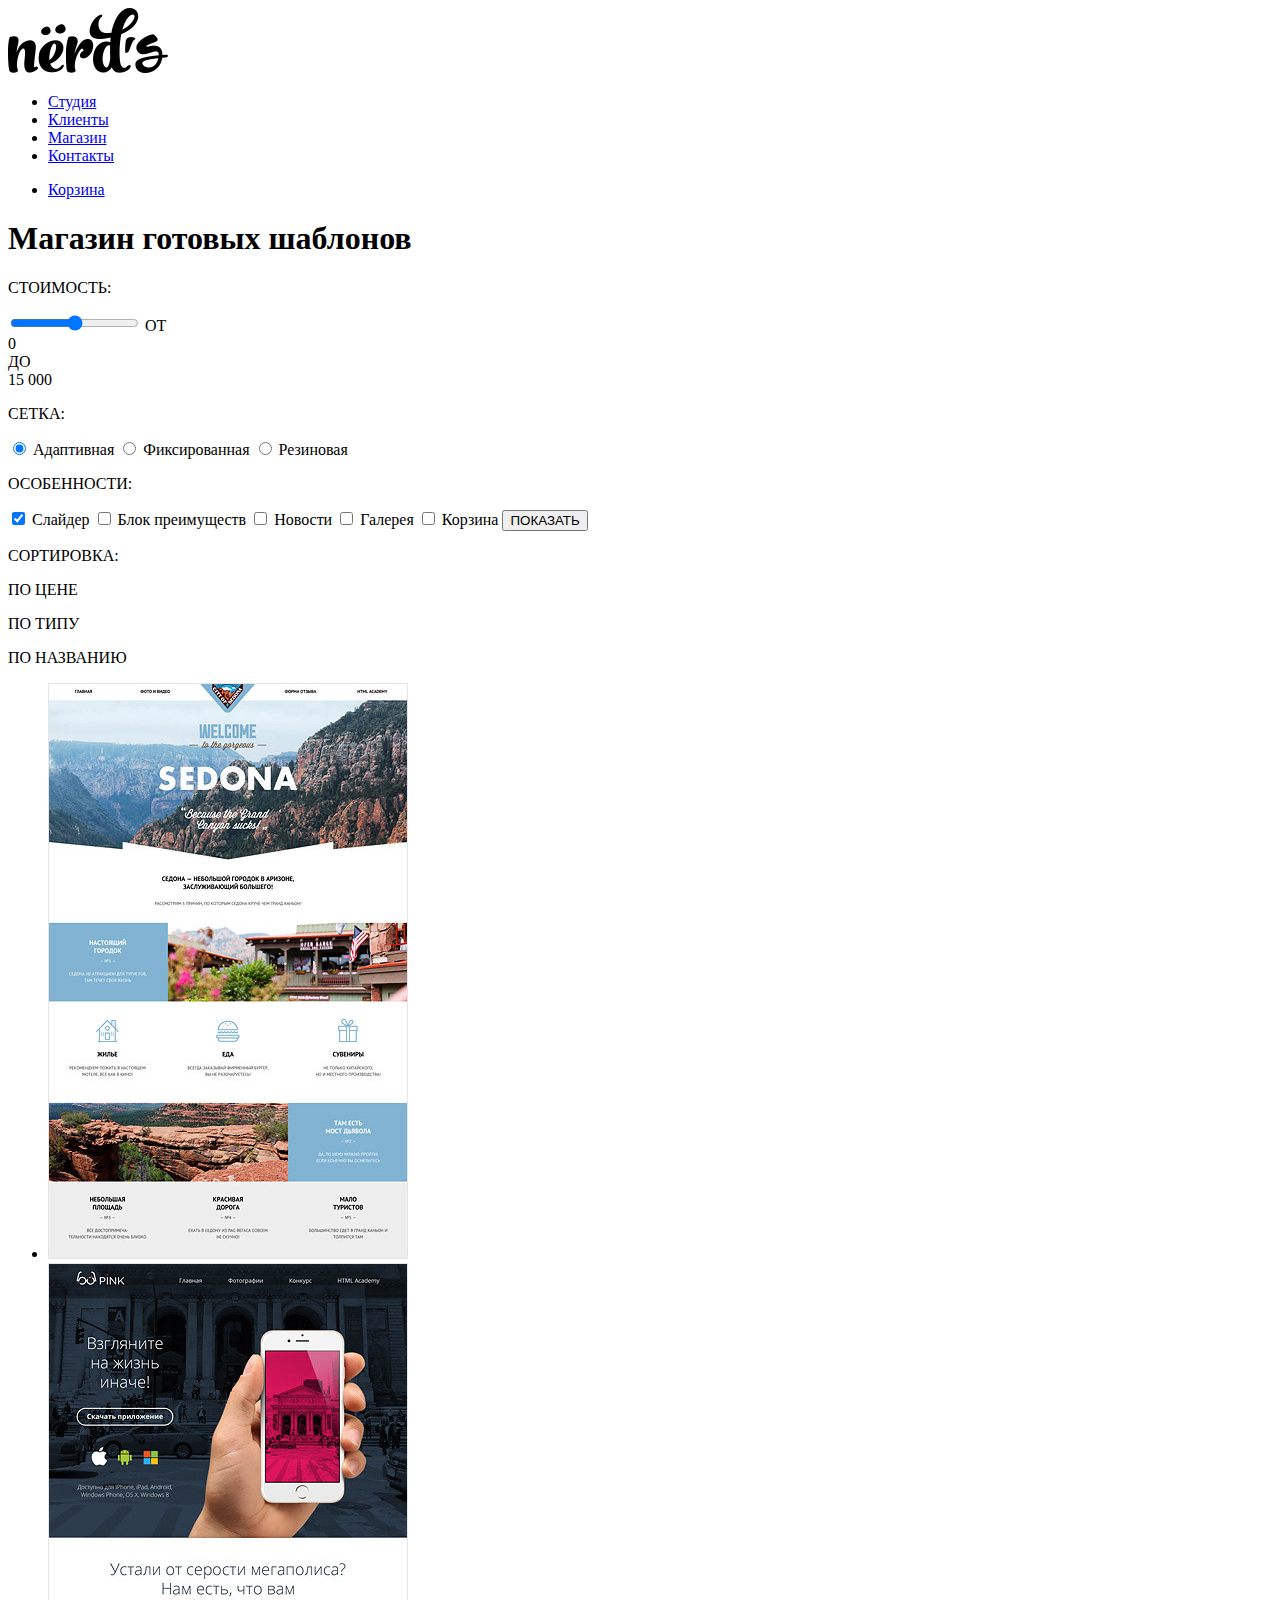
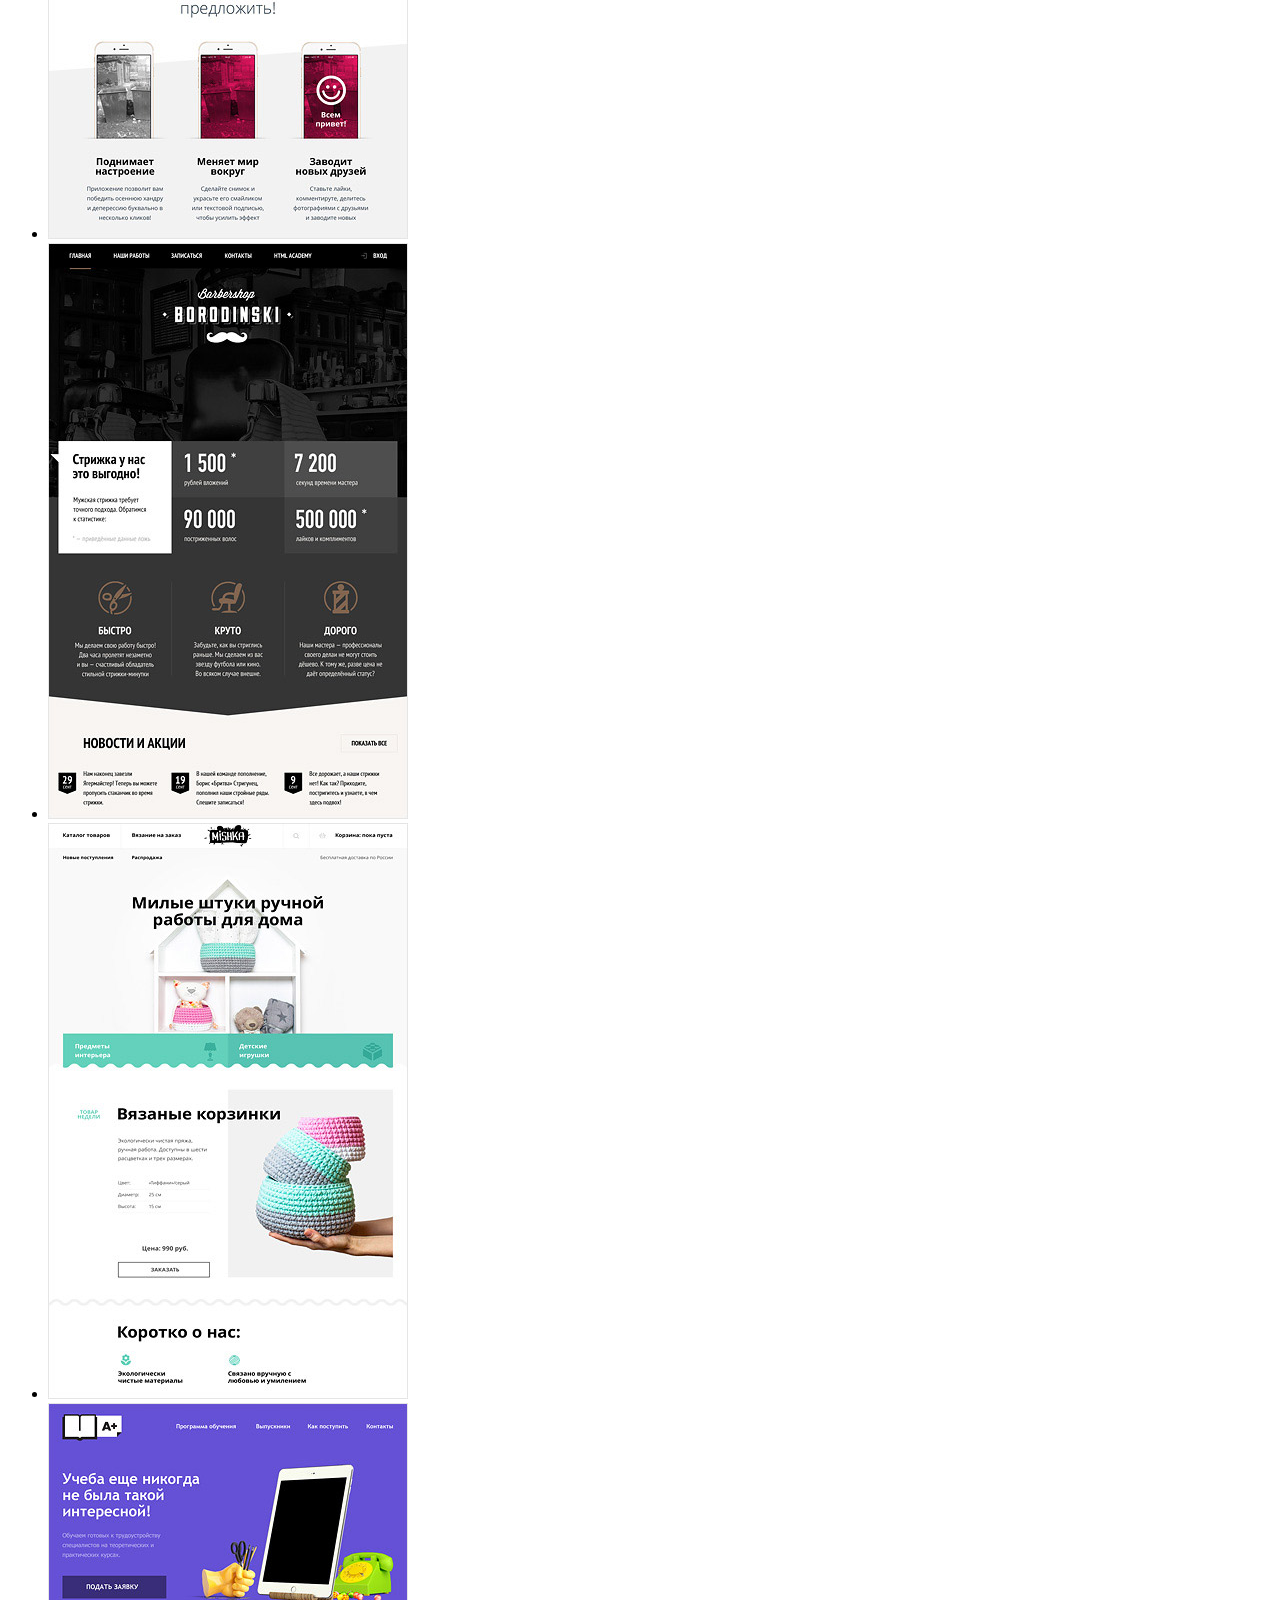
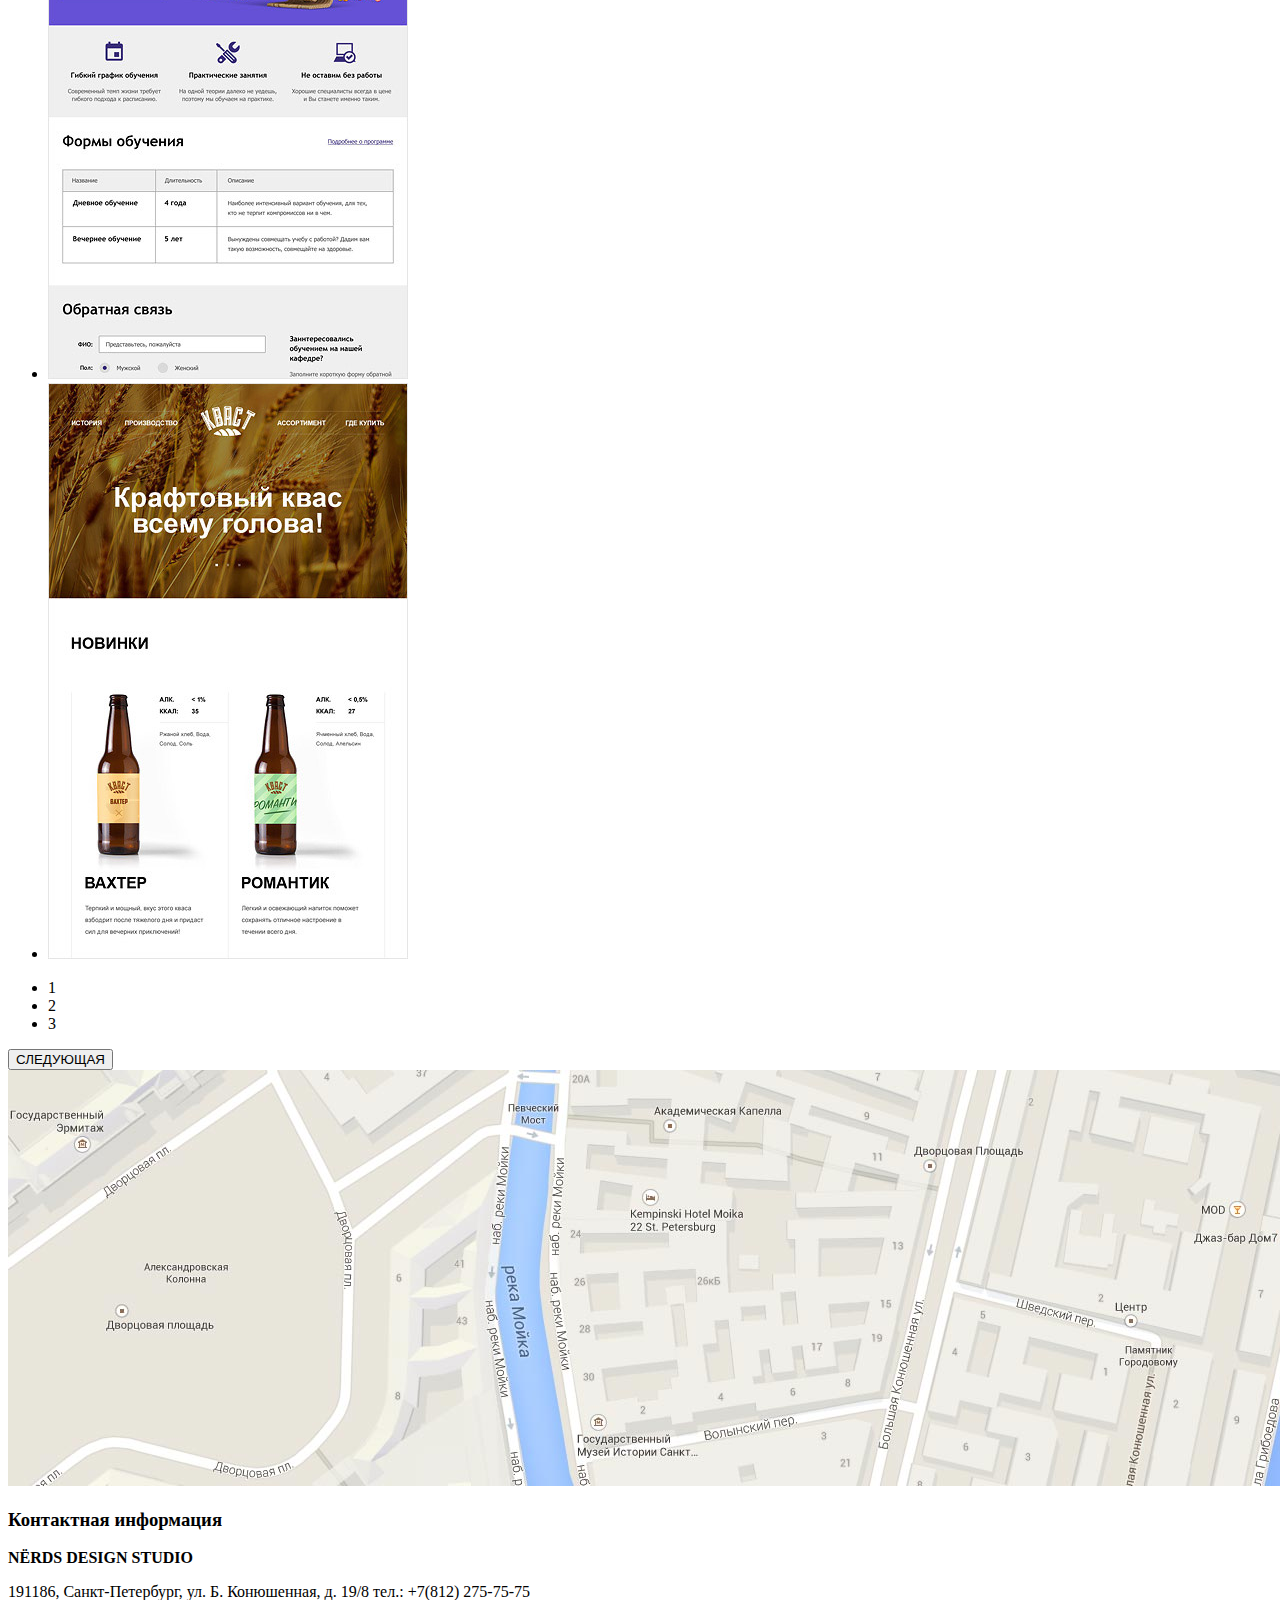
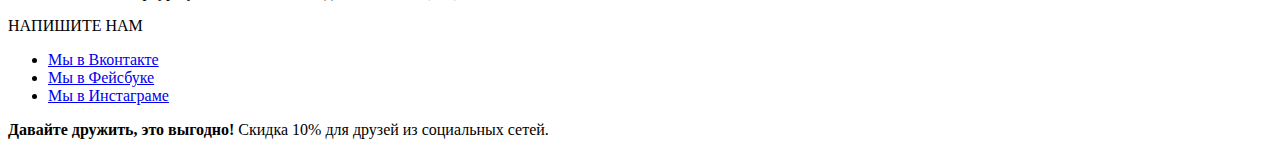
==== catalog.html @ 03294f1f "4 задание" ====
<!DOCTYPE html>
<html lang="ru">
  <head>
    <meta charset="utf-8">
    <title>HTML Academy: Нёрдс-Каталог</title>
  </head>
  <body>

    <header class="main-header">
      <img class="main-header__logo" src="img/nerds-logo.svg" alt="Логотип дизайн студии Нёрдс" width="160" height="65">
      <ul class="main-header__site-navigation">
        <li class="site-navigation__item">
          <a class="site-navigation__a" href="#">Студия</a>
        </li>
        <li class="site-navigation__item">
          <a class="site-navigation__a" href="#">Клиенты</a>
        </li>
        <li class="site-navigation__item">
          <a class="site-navigation__a" href="catalog.html">Магазин</a>
        </li>
        <li class="site-navigation__item">
          <a class="site-navigation__a" href="#">Контакты</a>
        </li>
      </ul>
      <ul class="main-header__user-navigation">
        <li class="user-navigation__item">
          <a class="user-navigation__a" href="#">Корзина</a>
        </li>
      </ul>
    </header>

    <main>
      <h1>Магазин готовых шаблонов</h2>
      <div class="filters">
        <form action="https://echo.htmlacademy.ru" method="get">
          <p class="filters__price">СТОИМОСТЬ:</p>
          <!--Здесь будет форма ЭТУ ФОРМУ НУЖНО ДЕЛАТЬ ЧЕРЕЗ JS-->
          <input type="range">
          <span class="price">ОТ</span>
          <div class="price-wrapper">0</div>
          <span class="price">ДО</span>
          <div class="price-wrapper">15 000</div>
          <p class="filters__net">СЕТКА:</p>
          <!--Здесь будет форма-->
          <label for="adaptive-field">
            <input type="radio" name="adaptive" id="adaptive-field" checked="checked">
            Адаптивная
          </label>
          <label for="fix-field">
            <input type="radio" name="fix" id="fix-field">
            Фиксированная
          </label>
          <label for="rubber-field">
            <input type="radio" name="rubber" id="rubber-field">
            Резиновая
          </label>
          <p class="filters__especially">ОСОБЕННОСТИ:</p>
          <label for="slider-field">
            <input type="checkbox" name="slider" id="slider-field" checked="checked">
            Слайдер
          </label>
          <label for="advantage-field">
            <input type="checkbox" name="advantage" id="advantage-field">
            Блок преимуществ
          </label>
          <label for="news-field">
            <input type="checkbox" name="news" id="news-field">
            Новости
          </label>
          <label for="gallery-field">
            <input type="checkbox" name="gallery" id="gallery-field">
            Галерея
          </label>
          <label for="bucket-field">
            <input type="checkbox" name="bucket" id="bucket-field">
            Корзина
          </label>
          <button class="filters__btn btn">ПОКАЗАТЬ</button>
        </form>
      </div>
      <div class="sorting-wrapper">
        <p class="sorting">СОРТИРОВКА:</p>
        <p class="by-price">ПО ЦЕНЕ</p>
        <p class="by-type">ПО ТИПУ</p>
        <p class="by-name">ПО НАЗВАНИЮ</p>
        <!--Здесь стрелочки вверх и вниз-->
      </div>
      <ul class="products-list">
        <li class="products-list__item-1">
          <a>
            <img src="img/img-sedona.jpg" alt="Веб-сайт SEDONA" width="360" height="576" aria-label="Веб-сайт с туристическим назначением">
          </a>
        </li>
        <li class="products-list__item-2">
          <a>
            <img src="img/img-pink.jpg" alt="Веб-сайт PINK" width="360" height="576" aria-label="Приложение для смартфонов, развлекательного характера">
          </a>
        </li>
        <li class="products-list__item-3">
          <a>
            <img src="img/img-barbershop.jpg" alt="Веб-сайт Barbershop" width="360" height="576" aria-label="Интернет-магазин по продаже мужских средств для ухода">
          </a>
        </li>
        <li class="products-list__item-4">
          <a>
            <img src="img/img-mishka.jpg" alt="Веб-сайт MiSHKA" width="360" height="576" aria-label="Интернет-магазин ручной продукции для дома">
          </a>
        </li>
        <li class="products-list__item-5">
          <a>
            <img src="img/img-aplus.jpg" alt="Веб-сайт APLUS" width="360" height="576" aria-label="Веб-сайт с учебными материалами">
          </a>
        </li>
        <li class="products-list__item-6">
          <a>
            <img src="img/img-kvast.jpg" alt="Веб-сайт KVAST" width="360" height="576" aria-label="Интернет-магазин со слабоалкогольной продукцией">
          </a>
        </li>
      </ul>
      <div class="paggination-wrapper">
        <ul class="paggination-list">
          <a>
            <li class="paggination-list__item" tabindex="1" aria-label="Первая страница магазина">1</li>
          </a>
          <a>
            <li class="paggination-list__item" tabindex="1" aria-label="Вторая страница магазина">2</li>
          </a>
          <a/>
          <li class="paggination-list__item" tabindex="1" aria-label="Третья страница магазина">3</li>
        </a>
      </ul>
      <button class="paggination-list__btn btn">СЛЕДУЮЩАЯ</button>
    </div>
  </main>
  <footer class="main-footer">
    <img class="main-footer__map" src="img/map.jpg" alt="191186, Санкт-Петербург, ул. Б. Конюшенная, д. 19/8 тел.: +7(812) 275-75-75" width="1440" height="416">
    <section class="main-footer__address">
      <h3 class="visually-hidden">Контактная информация</h3>
      <b>NЁRDS DESIGN STUDIO</b>
      <p class="main-footer__address-text">191186, Санкт-Петербург, ул. Б. Конюшенная, д. 19/8 тел.: +7(812) 275-75-75</p>
      <a class="main-footer__address-btn btn">НАПИШИТЕ НАМ</a>
    </section>
    <!-- ЕСТЬ ВОПРОСЫ================================================================================================================================================================================================================= -->
    <ul class="main-footer__social-list">
      <li class="social-list-item">
        <a class="vk" href="https://www.vk.com">
          <span class="visually-hidden">Мы в Вконтакте</span></a>
      </li>
      <li class="social-list-item">
        <a class="fb" href="https://www.facebook.com">
          <span class="visually-hidden">Мы в Фейсбуке</a>
        </li>
        <li class="social-list-item">
          <a class="inst" href="https://www.instagram.com">
            <span class="visually-hidden">Мы в Инстаграме</span></a>
        </li>
      </ul>

      <p class="main-footer__text">
        <b>Давайте дружить, это выгодно!</b>
        Скидка 10% для друзей из социальных сетей.
      </p>
    </footer>

  </body>
</html>
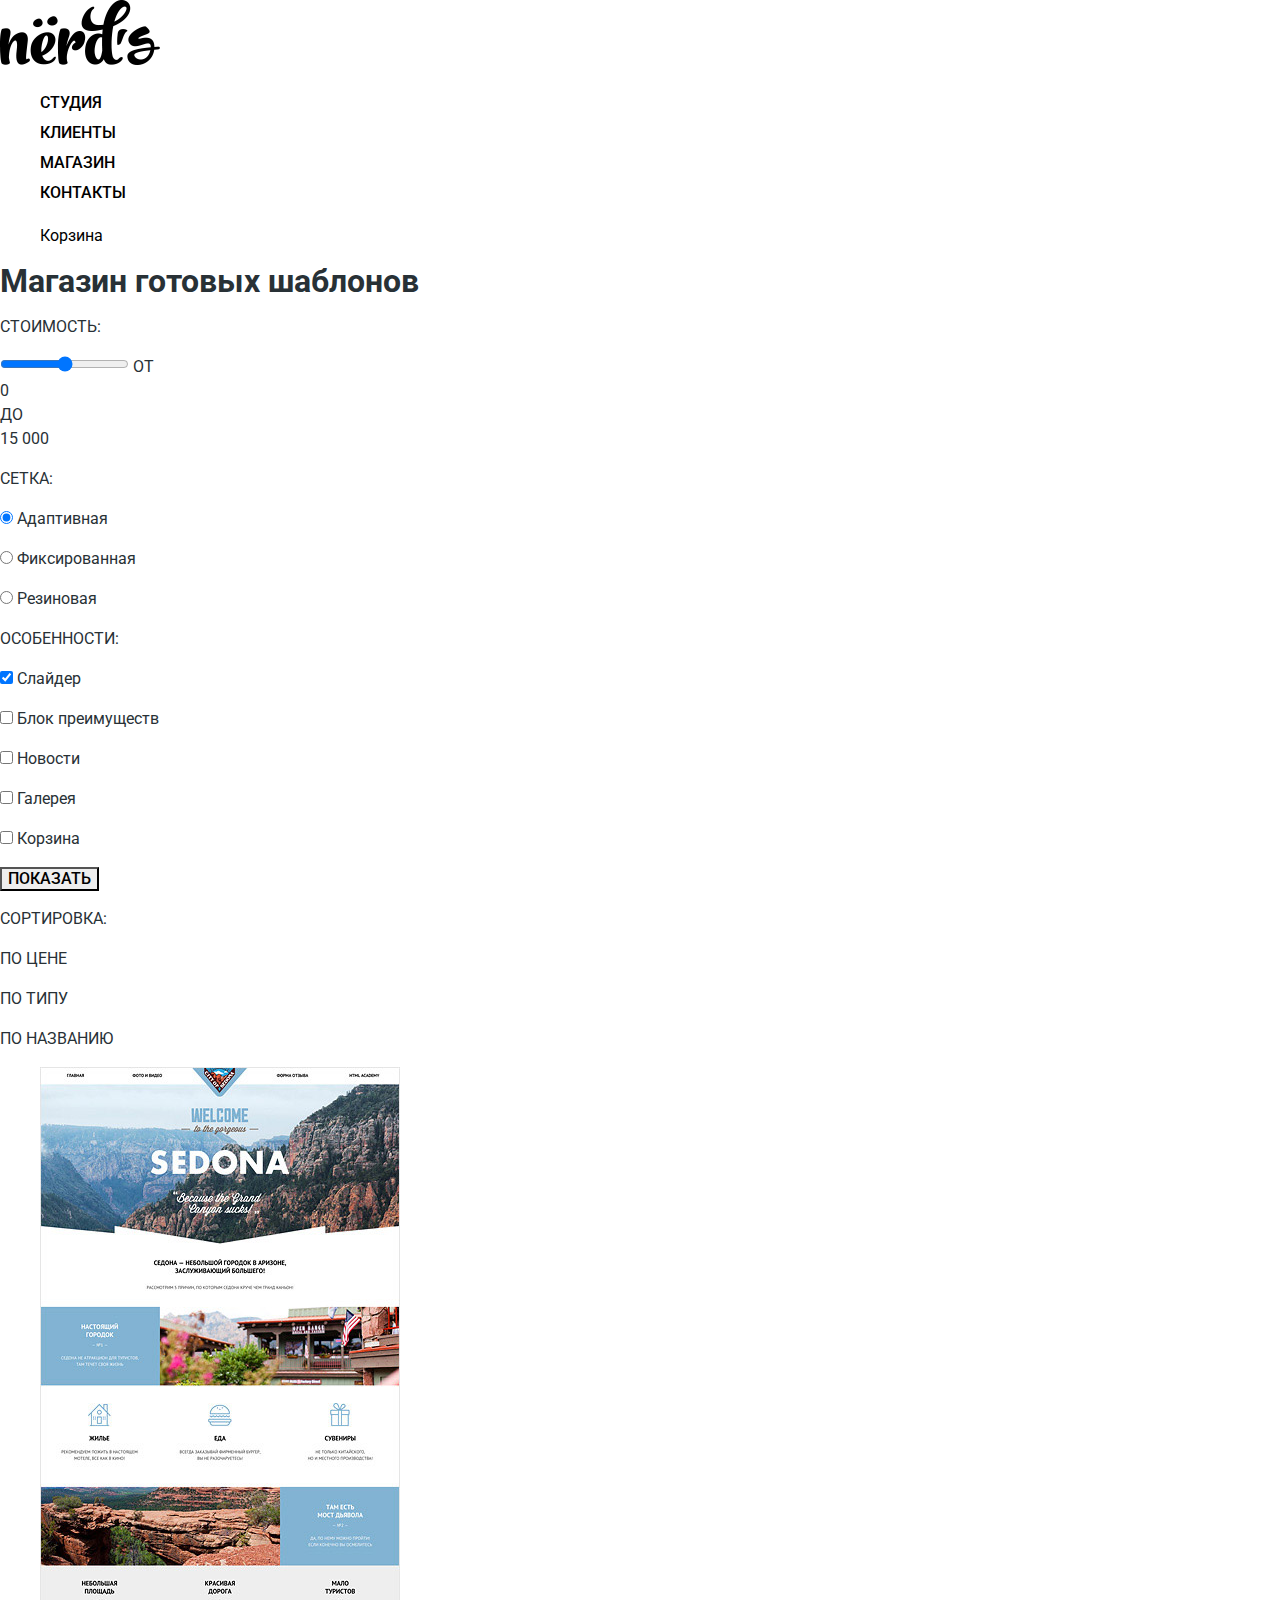
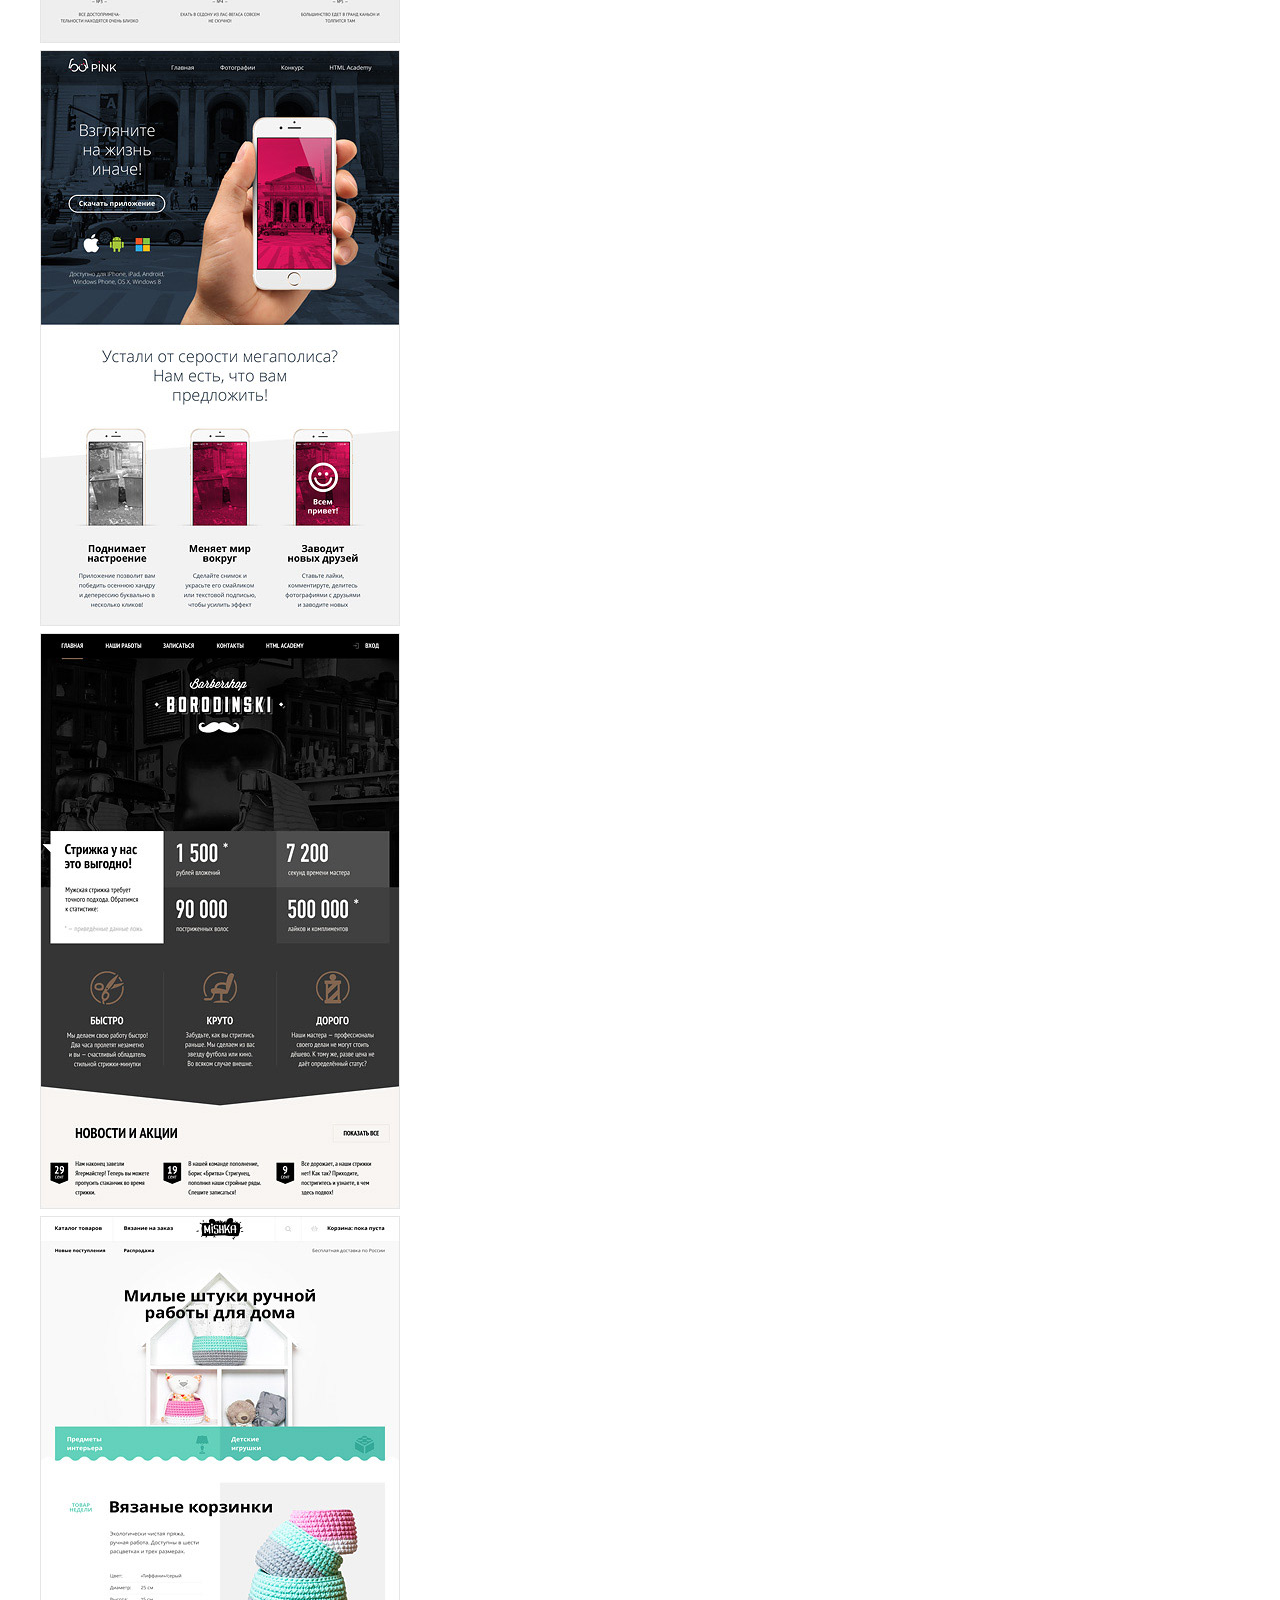
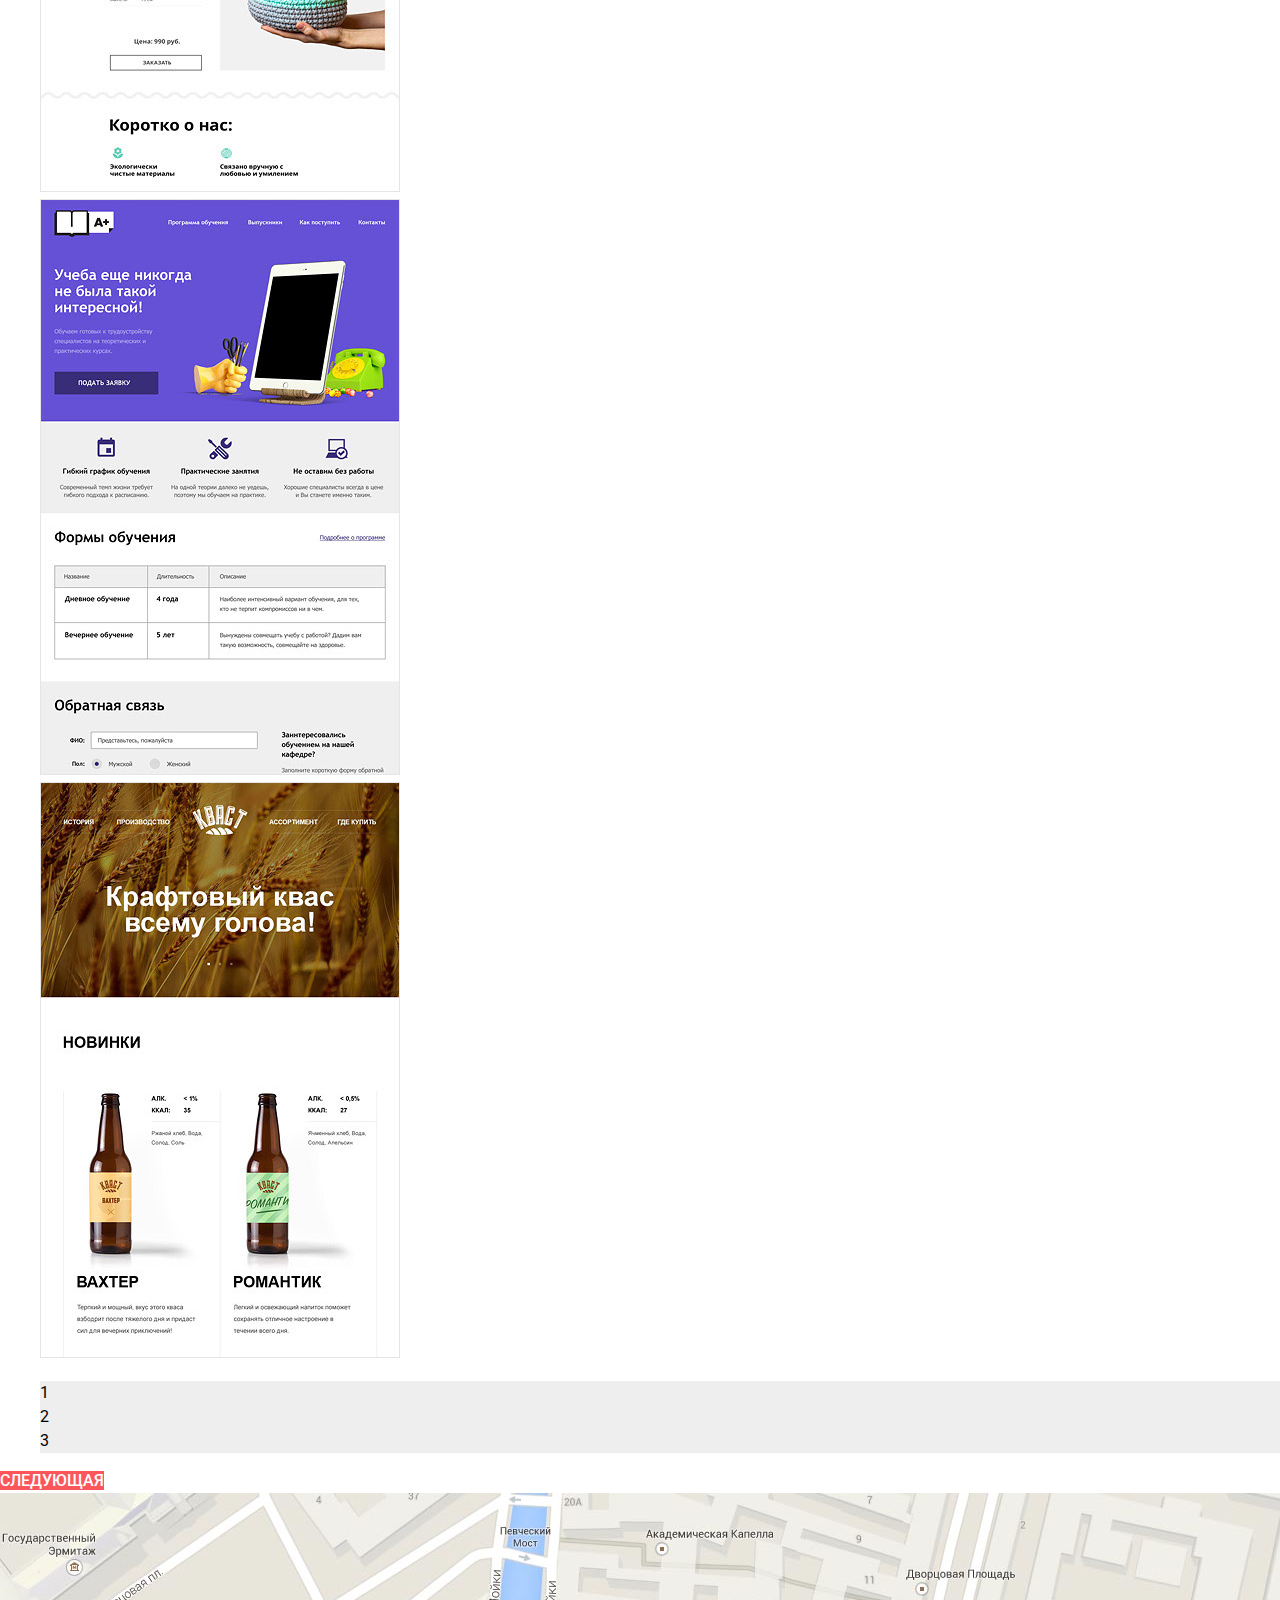
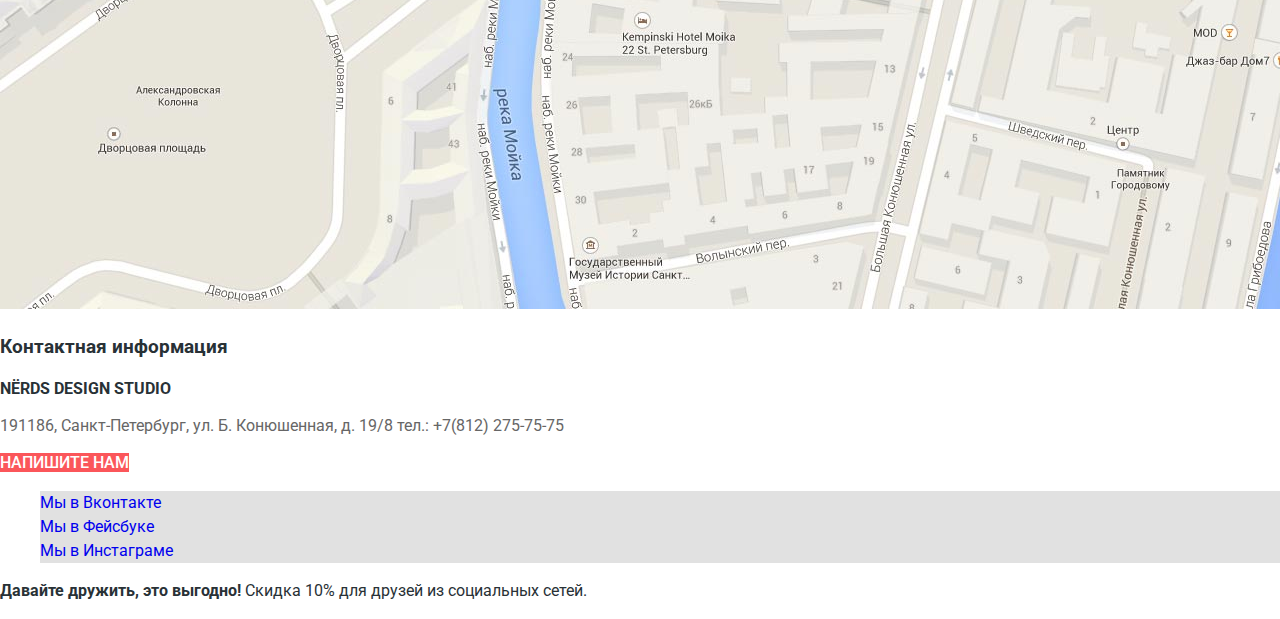
==== commit 3672e6e6: "5 задание" ====
--- a/catalog.html
+++ b/catalog.html
@@ -3,11 +3,16 @@
   <head>
     <meta charset="utf-8">
     <title>HTML Academy: Нёрдс-Каталог</title>
+    <link href="https://fonts.googleapis.com/css?family=Roboto:400,700" rel="stylesheet">
+    <link href="css/normalize.css" rel="stylesheet">
+    <link href="css/style.css" rel="stylesheet">
   </head>
   <body>
 
     <header class="main-header">
-      <img class="main-header__logo" src="img/nerds-logo.svg" alt="Логотип дизайн студии Нёрдс" width="160" height="65">
+      <a href="index.html">
+        <img class="main-header__logo" src="img/nerds-logo.svg" alt="Логотип дизайн студии Нёрдс" width="160" height="65">
+      </a>
       <ul class="main-header__site-navigation">
         <li class="site-navigation__item">
           <a class="site-navigation__a" href="#">Студия</a>
@@ -34,7 +39,7 @@
       <div class="filters">
         <form action="https://echo.htmlacademy.ru" method="get">
           <p class="filters__price">СТОИМОСТЬ:</p>
-          <!--Здесь будет форма ЭТУ ФОРМУ НУЖНО ДЕЛАТЬ ЧЕРЕЗ JS-->
+          <!--Здесь будет форма, ЭТУ ФОРМУ НУЖНО ДЕЛАТЬ ЧЕРЕЗ JS-->
           <input type="range">
           <span class="price">ОТ</span>
           <div class="price-wrapper">0</div>
@@ -42,39 +47,55 @@
           <div class="price-wrapper">15 000</div>
           <p class="filters__net">СЕТКА:</p>
           <!--Здесь будет форма-->
-          <label for="adaptive-field">
-            <input type="radio" name="adaptive" id="adaptive-field" checked="checked">
-            Адаптивная
-          </label>
-          <label for="fix-field">
-            <input type="radio" name="fix" id="fix-field">
-            Фиксированная
-          </label>
-          <label for="rubber-field">
-            <input type="radio" name="rubber" id="rubber-field">
-            Резиновая
-          </label>
+          <p>
+            <label for="adaptive-field">
+              <input type="radio" name="grid" value="adaptive" id="adaptive-field" checked="checked">
+              Адаптивная
+            </label>
+          </p>
+          <p>
+            <label for="fix-field">
+              <input type="radio" name="grid" value="fix" id="fix-field">
+              Фиксированная
+            </label>
+          </p>
+          <p>
+            <label for="rubber-field">
+              <input type="radio" name="grid" value="rubber" id="rubber-field">
+              Резиновая
+            </label>
+          </p>
           <p class="filters__especially">ОСОБЕННОСТИ:</p>
-          <label for="slider-field">
-            <input type="checkbox" name="slider" id="slider-field" checked="checked">
-            Слайдер
-          </label>
-          <label for="advantage-field">
-            <input type="checkbox" name="advantage" id="advantage-field">
-            Блок преимуществ
-          </label>
-          <label for="news-field">
-            <input type="checkbox" name="news" id="news-field">
-            Новости
-          </label>
-          <label for="gallery-field">
-            <input type="checkbox" name="gallery" id="gallery-field">
-            Галерея
-          </label>
-          <label for="bucket-field">
-            <input type="checkbox" name="bucket" id="bucket-field">
-            Корзина
-          </label>
+          <p>
+            <label for="slider-field">
+              <input type="checkbox" name="slider" id="slider-field" checked="checked">
+              Слайдер
+            </label>
+          </p>
+          <p>
+            <label for="advantage-field">
+              <input type="checkbox" name="advantage" id="advantage-field">
+              Блок преимуществ
+            </label>
+          </p>
+          <p>
+            <label for="news-field">
+              <input type="checkbox" name="news" id="news-field">
+              Новости
+            </label>
+          </p>
+          <p>
+            <label for="gallery-field">
+              <input type="checkbox" name="gallery" id="gallery-field">
+              Галерея
+            </label>
+          </p>
+          <p>
+            <label for="bucket-field">
+              <input type="checkbox" name="bucket" id="bucket-field">
+              Корзина
+            </label>
+          </p>
           <button class="filters__btn btn">ПОКАЗАТЬ</button>
         </form>
       </div>
@@ -129,7 +150,7 @@
           <li class="paggination-list__item" tabindex="1" aria-label="Третья страница магазина">3</li>
         </a>
       </ul>
-      <button class="paggination-list__btn btn">СЛЕДУЮЩАЯ</button>
+      <a class="paggination-list__btn btn">СЛЕДУЮЩАЯ</a>
     </div>
   </main>
   <footer class="main-footer">
@@ -163,4 +184,4 @@
     </footer>
 
   </body>
-</html>
+</html>--- a/css/style.css
+++ b/css/style.css
@@ -0,0 +1,296 @@
+body {
+  margin: 0;
+  padding: 0;
+
+  font-family: 'Roboto', Tahoma, sans-serif;
+  font-size: 16px;
+  line-height: 24px;
+  font-weight: 400;
+  color: #283136;
+
+  background-color: #ffffff;
+}
+
+a {
+  text-decoration: none;
+}
+/*HEADER===========================================================================================================================================================================================================================================================================================================================*/
+
+.main-header__site-navigation {
+  line-height: 30px;
+  font-weight: 500;
+  color: #000000;
+  text-transform: uppercase;
+}
+
+.main-header__site-navigation,
+.main-header__user-navigation {
+  list-style: none;
+}
+
+.main-header__site-navigation a,
+.main-header__user-navigation a {
+  color: #000000;
+}
+
+.main-header__site-navigation a:hover,
+.main-header__site-navigation a:focus,
+.main-header__user-navigation a:hover,
+.main-header__user-navigation a:focus {
+  color: #fb565a;
+}
+.main-header__site-navigation a:active,
+.main-header__user-navigation a:active {
+  color: #bebebe;
+}
+/* FOR BUTTON================================================================================================================================================================================================================================================*/
+.btn {
+  line-height: 18px;
+  font-weight: 500;
+  color: #ffffff;
+
+  background-color: #fb565a;
+}
+
+.btn:hover {
+  background-color: #e74246;
+}
+
+.btn:active {
+  background-color: #d7373b;
+  color: #e37376;
+}
+
+.offers__list-btn-green {
+  background-color: #00ca74;
+}
+
+.offers__list-btn-green:hover {
+  background-color: #00bc6c;
+}
+
+.offers__list-btn-green:active {
+  background-color: #00aa62;
+  color: #37bc83;
+}
+
+.offers__list-btn-yellow {
+  background-color: #efc84a;
+}
+
+.offers__list-btn-yellow:hover {
+  background-color: #eab534;
+}
+
+.offers__list-btn-yellow:active {
+  background-color: #e5a722;
+  color: #ebba52;
+}
+
+.filters__btn {
+  color: #000000;
+  background-color: #eeeeee;
+}
+
+.filters__btn:hover {
+  color: #000000;
+  background-color: #dfdfdf;
+}
+
+.filters__btn:active {
+  color: #959595;
+  background-color: #d5d5d5;
+}
+
+
+
+ /*MAIN MAIN MAIN=====================================================================================================================================================================================================================================================================================================================================*/
+.offers__list {
+list-style: none;
+}
+
+.offers__list h3 {
+  font-size: 24px;
+  line-height: 30px;
+  font-weight: 700;
+  color: #000000;
+}
+
+.about-us__title {
+  font-size: 45px;
+  line-height: 45px;
+  font-weight: 500;
+  color: #000000;
+}
+
+.about-us__text {
+  color: #000000;
+  text-transform: uppercase;
+}
+/*TABLE===========================================================================================================================================================================================================================================================================================================================*/
+.indicators__numeric {
+  font-size: 45px;
+  line-height: 10px;
+  color: #000000;
+}
+.indicators__percent {
+  font-size: 20px;
+  line-height: 10px;
+  vertical-align: super;
+}
+
+/*КЛИЕНТУРА==================================================================================================================================================================================================================================================================================================================================*/
+
+.clientage__list {
+  list-style: none;
+}
+.clientage__list-item-logo1,
+.clientage__list-item-logo2,
+.clientage__list-item-logo3,
+.clientage__list-item-logo4 {
+  opacity: 0.25;
+}
+
+.clientage__list-item-logo1:hover,
+.clientage__list-item-logo2:hover,
+.clientage__list-item-logo3:hover,
+.clientage__list-item-logo4:hover {
+  opacity: 1;
+}
+
+.clientage__list-item-logo1:active,
+.clientage__list-item-logo2:active,
+.clientage__list-item-logo3:active,
+.clientage__list-item-logo4:active {
+  opacity: 0.25;
+}
+
+/*FOOTER===================================================================================================================================================================================================================================================================================================================================================================================================================*/
+
+.main-footer__address-title {
+  font-size: 18px;
+  line-height: 30px;
+  font-weight: 700;
+}
+
+.main-footer__address-text {
+  line-height: 18px;
+  color: #666666;
+}
+
+.main-footer__social-list {
+  list-style: none;
+}
+
+.social-list-item {
+  background-color: #e1e1e1;
+}
+
+.social-list-item:hover {
+  background-color: #e74246;
+}
+
+.social-list-item:active {
+  background-color: #d7373b;
+}
+
+.vk,
+.fb,
+.inst {
+  opacity: 0,25;
+}
+
+.vk:hover,
+.fb:hover,
+.inst:hover {
+  opacity: 1;
+}
+
+.vk:active,
+.fb:active,
+.inst:active {
+  opacity: 0,2;
+}
+
+.main-footer__text-bold {
+  font-size: 36px;
+  line-height: 36px;
+  font-weight: 700;
+  color: #000000;
+}
+
+.main-footer__text-sale {
+  line-height: 22px;
+  color: #444444;
+}
+
+/*MODAL ============================================================================================================================================================================================================================================================================================================================================================================================================*/
+
+.modal h3 {
+  font-size: 45px;
+  line-height: 45px;
+  font-weight: 500px;
+  color: #000000;
+}
+
+.modal p {
+  line-height: 18px;
+  font-weight: 700;
+  color: #000000;
+}
+.modal__input,
+.modal textarea {
+  border: 2px solid #d7dcde;
+}
+
+.modal__input:hover
+.modal textarea:hover {
+  border: 2px solid #b4b9bb;
+}
+.modal__input:focus,
+.modal textarea:focus {
+  border: 2px solid #000000;
+}
+
+.modal input,
+.modal textarea {
+  outline: 0;
+}
+
+.modal__input:invalid {
+  border: 2px solid #e74246;
+}
+
+
+
+
+
+
+
+
+
+
+
+
+
+/*INNER PAGE================================================================================================================================================================================================================================================================================================================================================================================================================================================================================================================================================================================*/
+.products-list {
+  list-style: none;
+}
+
+.paggination-list {
+  list-style: none;
+}
+
+.paggination-list__item {
+  color: #000000;
+  background-color: #eeeeee;
+}
+.paggination-list__item:hover {
+  color: #000000;
+  background-color: #dfdfdf;
+}
+.paggination-list__item:active {
+  color: #b0b0b0;
+  background-color: #d5d5d5;
+}
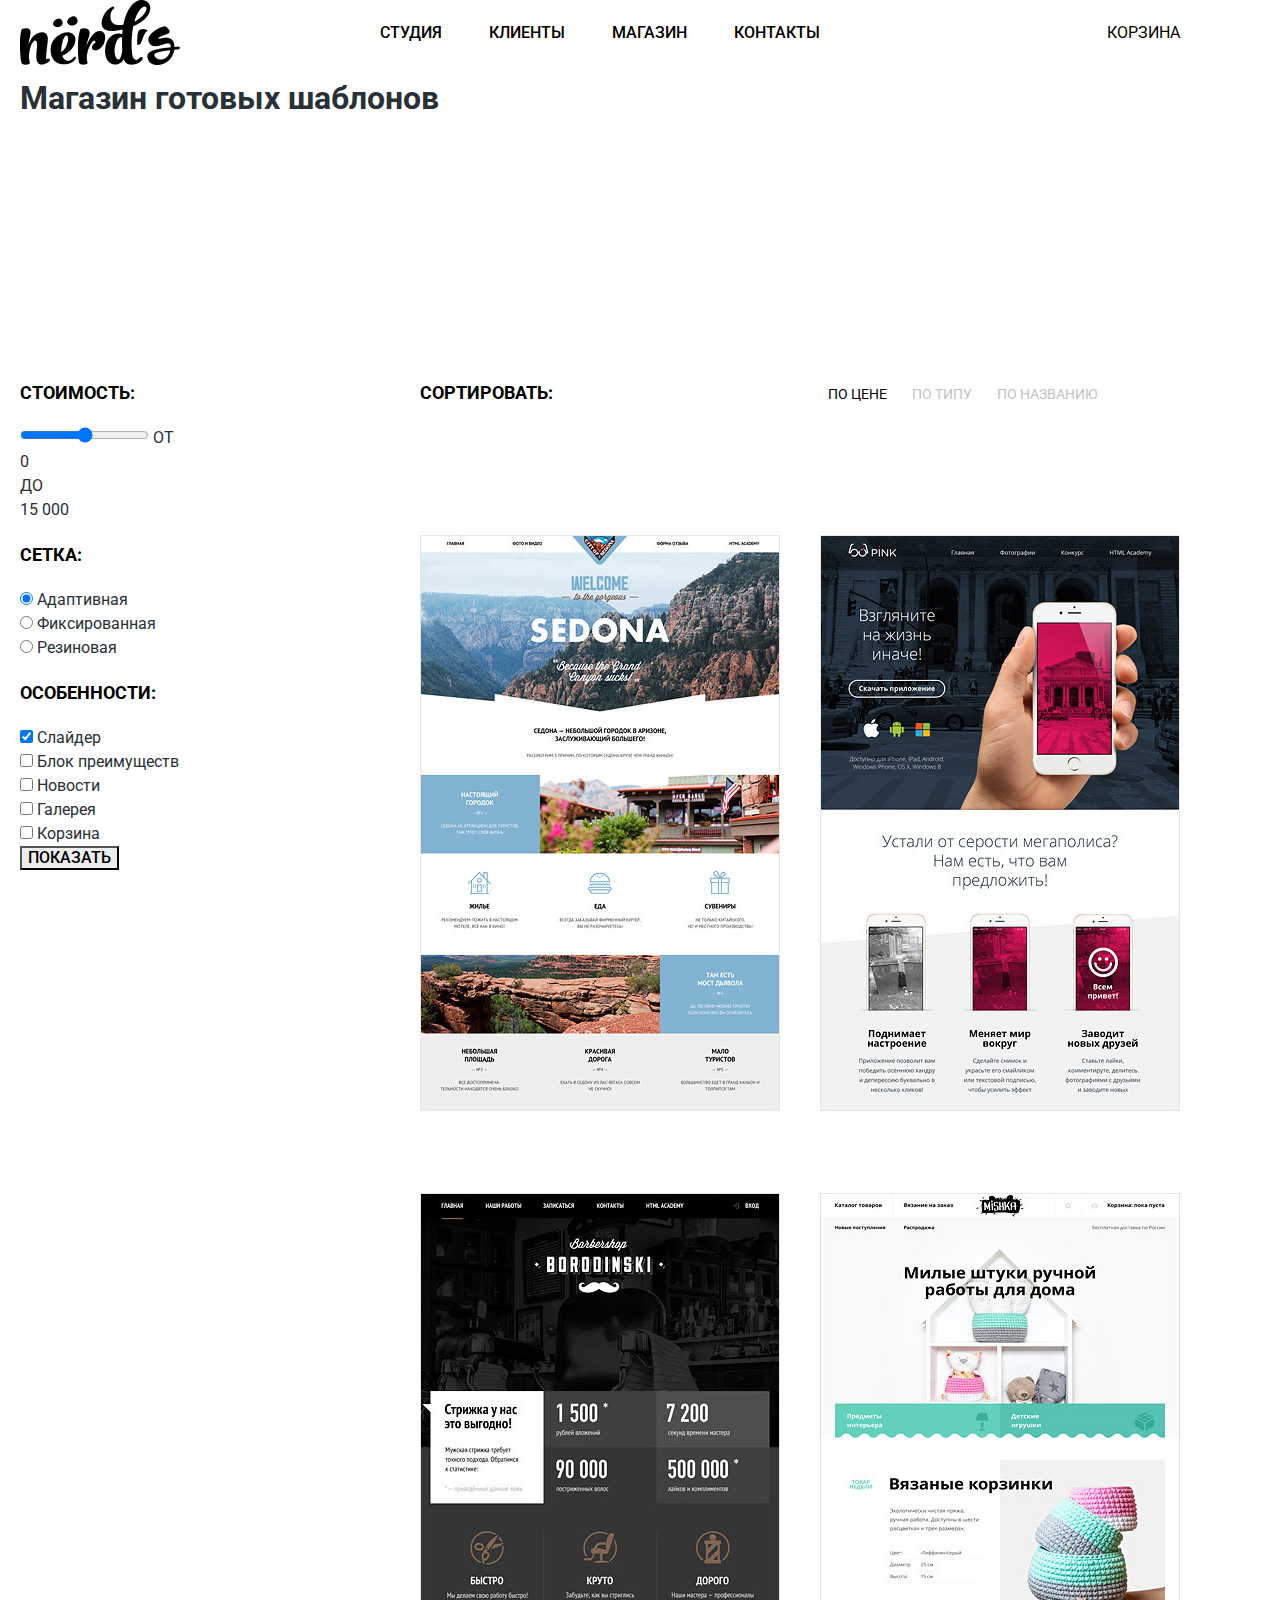
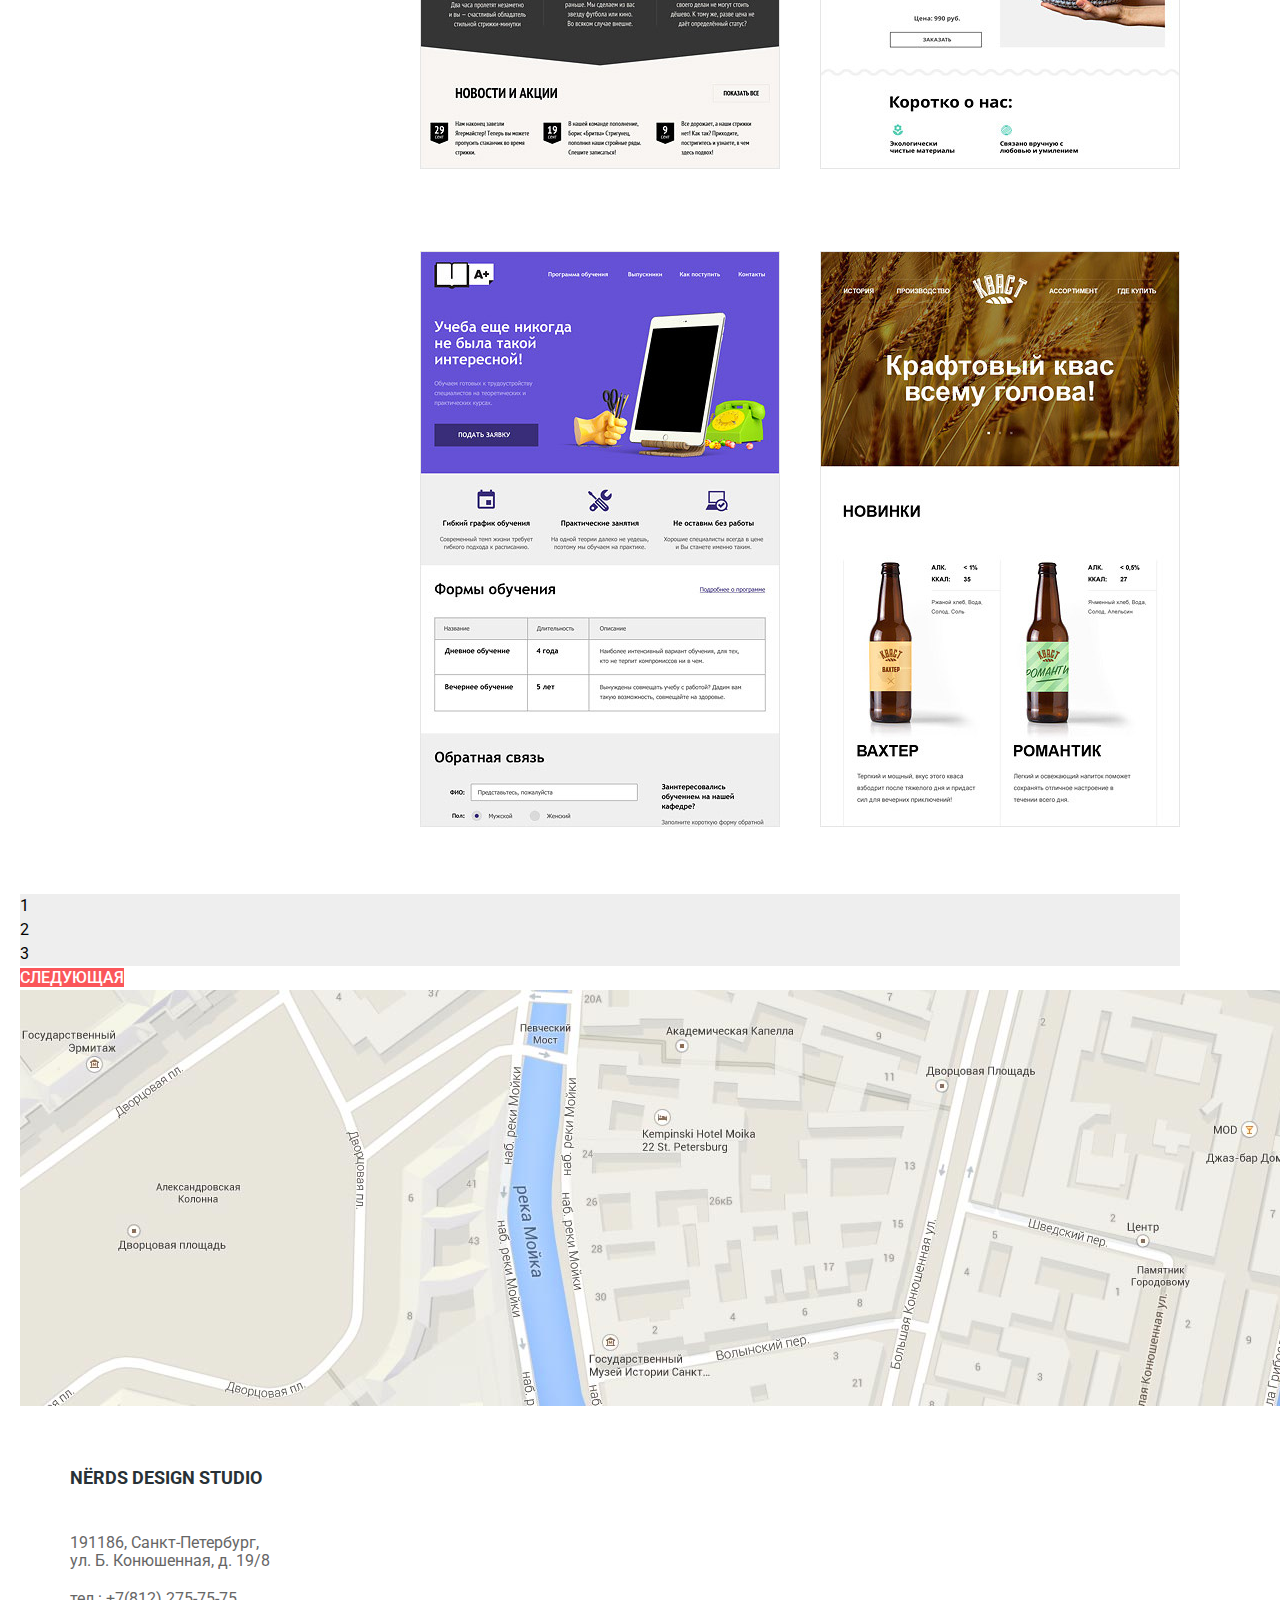
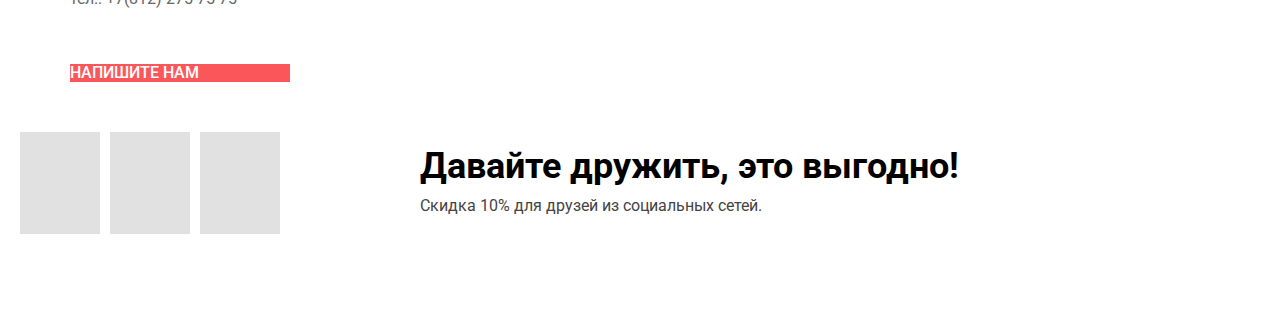
==== commit 9045c24c: "6 задание" ====
--- a/catalog.html
+++ b/catalog.html
@@ -7,181 +7,179 @@
     <link href="css/normalize.css" rel="stylesheet">
     <link href="css/style.css" rel="stylesheet">
   </head>
-  <body>
+  <body class="inner-page">
+    <div class="container">
+      <header class="main-header">
+        <nav class="main-header__main-navigation">
+          <img class="main-header__logo" src="img/nerds-logo.svg" alt="Логотип дизайн студии Нёрдс" width="160" height="65">
+          <ul class="main-header__site-navigation">
+            <li class="site-navigation__item">
+              <a class="site-navigation__a" href="#" tabindex="1">Студия</a>
+            </li>
+            <li class="site-navigation__item">
+              <a class="site-navigation__a" href="#" tabindex="1">Клиенты</a>
+            </li>
+            <li class="site-navigation__item">
+              <a class="site-navigation__a" href="catalog.html" tabindex="1">Магазин</a>
+            </li>
+            <li class="site-navigation__item">
+              <a class="site-navigation__a" href="#" tabindex="1">Контакты</a>
+            </li>
+          </ul>
+          <ul class="main-header__user-navigation">
+            <li class="user-navigation__item">
+              <a class="user-navigation__a" href="#" tabindex="0">Корзина</a>
+            </li>
+          </ul>
+        </nav>
+        <h1>Магазин готовых шаблонов</h1>
+      </header>
 
-    <header class="main-header">
-      <a href="index.html">
-        <img class="main-header__logo" src="img/nerds-logo.svg" alt="Логотип дизайн студии Нёрдс" width="160" height="65">
-      </a>
-      <ul class="main-header__site-navigation">
-        <li class="site-navigation__item">
-          <a class="site-navigation__a" href="#">Студия</a>
-        </li>
-        <li class="site-navigation__item">
-          <a class="site-navigation__a" href="#">Клиенты</a>
-        </li>
-        <li class="site-navigation__item">
-          <a class="site-navigation__a" href="catalog.html">Магазин</a>
-        </li>
-        <li class="site-navigation__item">
-          <a class="site-navigation__a" href="#">Контакты</a>
-        </li>
-      </ul>
-      <ul class="main-header__user-navigation">
-        <li class="user-navigation__item">
-          <a class="user-navigation__a" href="#">Корзина</a>
-        </li>
-      </ul>
-    </header>
+      <main>
+        <div class="inner-page__wrapper">
+          <section class="filters">
+            <h3 class="visually-hidden">Фильтр товаров</h3>
+            <form action="https://echo.htmlacademy.ru" method="get">
+              <p class="filters__price">СТОИМОСТЬ:</p>
+              <!--Здесь будет форма, ЭТУ ФОРМУ НУЖНО ДЕЛАТЬ ЧЕРЕЗ JS-->
+              <input type="range">
+              <span class="price">ОТ</span>
+              <div class="price-wrapper">0</div>
+              <span class="price">ДО</span>
+              <div class="price-wrapper">15 000</div>
+              <p class="filters__net">СЕТКА:</p>
+              <ul class="filters__net-list">
+                <li>
+                  <input type="radio" name="grid" value="adaptive" id="adaptive-field" checked="checked">
+                  <label for="adaptive-field">Адаптивная</label>
+                </li>
+                <li>
+                  <input type="radio" name="grid" value="fix" id="fix-field">
+                  <label for="fix-field">Фиксированная</label>
+                </li>
+                <li>
+                  <input type="radio" name="grid" value="rubber" id="rubber-field">
+                  <label for="rubber-field">Резиновая</label>
+                </li>
+              </ul>
+              <p class="filters__especially">ОСОБЕННОСТИ:</p>
+              <ul class="filters__especially-list">
+                <li>
+                  <input type="checkbox" name="slider" id="slider-field" checked="checked">
+                  <label for="slider-field">Слайдер</label>
+                </li>
+                <li>
+                  <input type="checkbox" name="advantage" id="advantage-field">
+                  <label for="advantage-field">Блок преимуществ</label>
+                </li>
+                <li>
+                  <input type="checkbox" name="news" id="news-field">
+                  <label for="news-field">Новости</label>
+                </li>
+                <li>
+                  <input type="checkbox" name="gallery" id="gallery-field">
+                  <label for="gallery-field">Галерея</label>
+                </li>
+                <li>
+                  <input type="checkbox" name="bucket" id="bucket-field">
+                  <label for="bucket-field">Корзина</label>
+                </li>
+              </ul>
+              <button class="filters__btn btn">ПОКАЗАТЬ</button>
+            </form>
+          </section>
+          <section class="products">
+            <div class="sorting-wrapper">
+              <p class="sorting">СОРТИРОВАТЬ:</p>
+              <p class="by-price">ПО ЦЕНЕ</p>
+              <p class="by-type">ПО ТИПУ</p>
+              <p class="by-name">ПО НАЗВАНИЮ</p>
+              <!--Здесь стрелочки вверх и вниз-->
+            </div>
+            <ul class="products__list">
+              <li class="products__list-item">
+                <a>
+                  <img src="img/img-sedona.jpg" alt="Веб-сайт SEDONA" width="360" height="576" aria-label="Веб-сайт с туристическим назначением">
+                </a>
+              </li>
+              <li class="products__list-item">
+                <a>
+                  <img src="img/img-pink.jpg" alt="Веб-сайт PINK" width="360" height="576" aria-label="Приложение для смартфонов, развлекательного характера">
+                </a>
+              </li>
+              <li class="products__list-item">
+                <a>
+                  <img src="img/img-barbershop.jpg" alt="Веб-сайт Barbershop" width="360" height="576" aria-label="Интернет-магазин по продаже мужских средств для ухода">
+                </a>
+              </li>
+              <li class="products__list-item">
+                <a>
+                  <img src="img/img-mishka.jpg" alt="Веб-сайт MiSHKA" width="360" height="576" aria-label="Интернет-магазин ручной продукции для дома">
+                </a>
+              </li>
+              <li class="products__list-item">
+                <a>
+                  <img src="img/img-aplus.jpg" alt="Веб-сайт APLUS" width="360" height="576" aria-label="Веб-сайт с учебными материалами">
+                </a>
+              </li>
+              <li class="products__list-item">
+                <a>
+                  <img src="img/img-kvast.jpg" alt="Веб-сайт KVAST" width="360" height="576" aria-label="Интернет-магазин со слабоалкогольной продукцией">
+                </a>
+              </li>
+            </ul>
+          </section>
+        </div>
+        <div class="paggination-wrapper">
+          <ul class="paggination-list">
+            <a>
+              <li class="paggination-list__item" tabindex="1" aria-label="Первая страница магазина">1</li>
+            </a>
+            <a>
+              <li class="paggination-list__item" tabindex="1" aria-label="Вторая страница магазина">2</li>
+            </a>
+            <a/>
+            <li class="paggination-list__item" tabindex="1" aria-label="Третья страница магазина">3</li>
+          </a>
+        </ul>
+        <a class="paggination-list__btn btn">СЛЕДУЮЩАЯ</a>
+      </div>
+    </main>
+    <footer class="main-footer">
+      <img class="main-footer__map" src="img/map.jpg" alt="191186, Санкт-Петербург, ул. Б. Конюшенная, д. 19/8 тел.: +7(812) 275-75-75" width="1440" height="416">
+      <section class="main-footer__address">
+        <h3 class="visually-hidden">Контактная информация</h3>
+        <span class="main-footer__address-title">NЁRDS DESIGN STUDIO</span>
+        <p class="main-footer__address-text">
+          191186, Санкт-Петербург,<br>
+          ул. Б. Конюшенная, д. 19/8<br>
+          <span class="main-footer__address-phone">тел.: +7(812) 275-75-75</span>
+        </p>
+        <a class="main-footer__address-btn btn">НАПИШИТЕ НАМ</a>
+      </section>
+      <!-- ЕСТЬ ВОПРОСЫ================================================================================================================================================================================================================= -->
+      <div class="main-footer__wrapper">
+        <ul class="main-footer__social-list">
+          <li class="social-list-item">
+            <a class="vk" href="https://www.vk.com">
+              <span class="visually-hidden">Мы в Вконтакте</span></a>
+          </li>
+          <li class="social-list-item">
+            <a class="fb" href="https://www.facebook.com">
+              <span class="visually-hidden">Мы в Фейсбуке</a>
+            </li>
+            <li class="social-list-item">
+              <a class="inst" href="https://www.instagram.com">
+                <span class="visually-hidden">Мы в Инстаграме</span></a>
+            </li>
+          </ul>
 
-    <main>
-      <h1>Магазин готовых шаблонов</h2>
-      <div class="filters">
-        <form action="https://echo.htmlacademy.ru" method="get">
-          <p class="filters__price">СТОИМОСТЬ:</p>
-          <!--Здесь будет форма, ЭТУ ФОРМУ НУЖНО ДЕЛАТЬ ЧЕРЕЗ JS-->
-          <input type="range">
-          <span class="price">ОТ</span>
-          <div class="price-wrapper">0</div>
-          <span class="price">ДО</span>
-          <div class="price-wrapper">15 000</div>
-          <p class="filters__net">СЕТКА:</p>
-          <!--Здесь будет форма-->
-          <p>
-            <label for="adaptive-field">
-              <input type="radio" name="grid" value="adaptive" id="adaptive-field" checked="checked">
-              Адаптивная
-            </label>
+          <p class="main-footer__text">
+            <span class="main-footer__tagline">Давайте дружить, это выгодно!</span><br>
+            <span class="main-footer__sale">Скидка 10% для друзей из социальных сетей.</span>
           </p>
-          <p>
-            <label for="fix-field">
-              <input type="radio" name="grid" value="fix" id="fix-field">
-              Фиксированная
-            </label>
-          </p>
-          <p>
-            <label for="rubber-field">
-              <input type="radio" name="grid" value="rubber" id="rubber-field">
-              Резиновая
-            </label>
-          </p>
-          <p class="filters__especially">ОСОБЕННОСТИ:</p>
-          <p>
-            <label for="slider-field">
-              <input type="checkbox" name="slider" id="slider-field" checked="checked">
-              Слайдер
-            </label>
-          </p>
-          <p>
-            <label for="advantage-field">
-              <input type="checkbox" name="advantage" id="advantage-field">
-              Блок преимуществ
-            </label>
-          </p>
-          <p>
-            <label for="news-field">
-              <input type="checkbox" name="news" id="news-field">
-              Новости
-            </label>
-          </p>
-          <p>
-            <label for="gallery-field">
-              <input type="checkbox" name="gallery" id="gallery-field">
-              Галерея
-            </label>
-          </p>
-          <p>
-            <label for="bucket-field">
-              <input type="checkbox" name="bucket" id="bucket-field">
-              Корзина
-            </label>
-          </p>
-          <button class="filters__btn btn">ПОКАЗАТЬ</button>
-        </form>
-      </div>
-      <div class="sorting-wrapper">
-        <p class="sorting">СОРТИРОВКА:</p>
-        <p class="by-price">ПО ЦЕНЕ</p>
-        <p class="by-type">ПО ТИПУ</p>
-        <p class="by-name">ПО НАЗВАНИЮ</p>
-        <!--Здесь стрелочки вверх и вниз-->
-      </div>
-      <ul class="products-list">
-        <li class="products-list__item-1">
-          <a>
-            <img src="img/img-sedona.jpg" alt="Веб-сайт SEDONA" width="360" height="576" aria-label="Веб-сайт с туристическим назначением">
-          </a>
-        </li>
-        <li class="products-list__item-2">
-          <a>
-            <img src="img/img-pink.jpg" alt="Веб-сайт PINK" width="360" height="576" aria-label="Приложение для смартфонов, развлекательного характера">
-          </a>
-        </li>
-        <li class="products-list__item-3">
-          <a>
-            <img src="img/img-barbershop.jpg" alt="Веб-сайт Barbershop" width="360" height="576" aria-label="Интернет-магазин по продаже мужских средств для ухода">
-          </a>
-        </li>
-        <li class="products-list__item-4">
-          <a>
-            <img src="img/img-mishka.jpg" alt="Веб-сайт MiSHKA" width="360" height="576" aria-label="Интернет-магазин ручной продукции для дома">
-          </a>
-        </li>
-        <li class="products-list__item-5">
-          <a>
-            <img src="img/img-aplus.jpg" alt="Веб-сайт APLUS" width="360" height="576" aria-label="Веб-сайт с учебными материалами">
-          </a>
-        </li>
-        <li class="products-list__item-6">
-          <a>
-            <img src="img/img-kvast.jpg" alt="Веб-сайт KVAST" width="360" height="576" aria-label="Интернет-магазин со слабоалкогольной продукцией">
-          </a>
-        </li>
-      </ul>
-      <div class="paggination-wrapper">
-        <ul class="paggination-list">
-          <a>
-            <li class="paggination-list__item" tabindex="1" aria-label="Первая страница магазина">1</li>
-          </a>
-          <a>
-            <li class="paggination-list__item" tabindex="1" aria-label="Вторая страница магазина">2</li>
-          </a>
-          <a/>
-          <li class="paggination-list__item" tabindex="1" aria-label="Третья страница магазина">3</li>
-        </a>
-      </ul>
-      <a class="paggination-list__btn btn">СЛЕДУЮЩАЯ</a>
+        </div>
+      </footer>
     </div>
-  </main>
-  <footer class="main-footer">
-    <img class="main-footer__map" src="img/map.jpg" alt="191186, Санкт-Петербург, ул. Б. Конюшенная, д. 19/8 тел.: +7(812) 275-75-75" width="1440" height="416">
-    <section class="main-footer__address">
-      <h3 class="visually-hidden">Контактная информация</h3>
-      <b>NЁRDS DESIGN STUDIO</b>
-      <p class="main-footer__address-text">191186, Санкт-Петербург, ул. Б. Конюшенная, д. 19/8 тел.: +7(812) 275-75-75</p>
-      <a class="main-footer__address-btn btn">НАПИШИТЕ НАМ</a>
-    </section>
-    <!-- ЕСТЬ ВОПРОСЫ================================================================================================================================================================================================================= -->
-    <ul class="main-footer__social-list">
-      <li class="social-list-item">
-        <a class="vk" href="https://www.vk.com">
-          <span class="visually-hidden">Мы в Вконтакте</span></a>
-      </li>
-      <li class="social-list-item">
-        <a class="fb" href="https://www.facebook.com">
-          <span class="visually-hidden">Мы в Фейсбуке</a>
-        </li>
-        <li class="social-list-item">
-          <a class="inst" href="https://www.instagram.com">
-            <span class="visually-hidden">Мы в Инстаграме</span></a>
-        </li>
-      </ul>
-
-      <p class="main-footer__text">
-        <b>Давайте дружить, это выгодно!</b>
-        Скидка 10% для друзей из социальных сетей.
-      </p>
-    </footer>
-
   </body>
 </html>--- a/css/style.css
+++ b/css/style.css
@@ -1,4 +1,17 @@
+html {
+  -webkit-box-sizing: border-box;
+          box-sizing: border-box;
+}
+
+*,
+*::before,
+*::after {
+  -webkit-box-sizing: inherit;
+          box-sizing: inherit;
+}
+
 body {
+  min-width: 1200px;
   margin: 0;
   padding: 0;
 
@@ -14,18 +27,78 @@
 a {
   text-decoration: none;
 }
+
+.visually-hidden:not(:focus):not(:active) {
+  position: absolute;
+
+  width: 1px;
+  height: 1px;
+  margin: -1px;
+  border: 0;
+  padding: 0;
+
+  white-space: nowrap;
+
+  clip-path: inset(100%);
+  clip: rect(0 0 0 0);
+  overflow: hidden;
+}
+/*container============================================================================================================================================================================================================================================================================================================================================================================================*/
+
+.container {
+  width: 1200px;
+  padding: 0 20px;
+}
+
+
+
 /*HEADER===========================================================================================================================================================================================================================================================================================================================*/
+.main-header {
+  min-height: 545px;
+}
+
+.main-header__main-navigation {
+  display: flex;
+  justify-content: space-between;
+  align-items: center;
+}
+
+.main-header__logo {
+  width: 160px;
+  height: 65px;
+}
 
 .main-header__site-navigation {
+  display: flex;
+  justify-content: space-between;
+  align-items: center;
+  width: 440px;
+  margin: 0;
+  padding: 0;
+
   line-height: 30px;
   font-weight: 500;
   color: #000000;
   text-transform: uppercase;
+}
+
+.main-header__user-navigation {
+  display: flex;
+  justify-content: flex-end;
+  width: 160px;
+  margin: 0;
+  padding: 0;
 }
 
 .main-header__site-navigation,
 .main-header__user-navigation {
   list-style: none;
+}
+
+.user-navigation__a {
+  line-height: 30px;
+  color: #000000;
+  text-transform: uppercase;
 }
 
 .main-header__site-navigation a,
@@ -105,8 +178,20 @@
 
 
  /*MAIN MAIN MAIN=====================================================================================================================================================================================================================================================================================================================================*/
+
+/*DELIMiTER-1================================================================================================================================================*/
 .offers__list {
-list-style: none;
+  display: flex;
+  justify-content: space-between;
+  margin: 0;
+  padding: 0;
+  width: 1100px;
+
+  list-style: none;
+}
+
+.offers__list-item {
+  width: 300px;
 }
 
 .offers__list h3 {
@@ -116,17 +201,56 @@
   color: #000000;
 }
 
+.about-us {
+  display: flex;
+  justify-content: space-between;
+}
+
+.about-us__delimiter-1 {
+  width: 660px;
+}
+
+.about-us__delimiter-2 {
+  width: 360px;
+}
+
 .about-us__title {
+  display: inline-block;
+  margin-bottom: 19px;
+  padding-top: 50px;
+
   font-size: 45px;
   line-height: 45px;
   font-weight: 500;
   color: #000000;
 }
 
+.about-us__delimiter-1 .about-us__p {
+  margin-bottom: 40px;
+}
+
+.about-us__list-item {
+  margin-top: 30px;
+}
+
+.about-us__title-ul {
+  display: inline-block;
+  margin-bottom: 20px;
+}
+
 .about-us__text {
+  display: inline-block;
+  margin-bottom: 70px;
+
   color: #000000;
   text-transform: uppercase;
 }
+/*DELIMiTER-2=================================================================================================================================================*/
+
+.about-us__img {
+  margin-bottom: 20px;
+}
+
 /*TABLE===========================================================================================================================================================================================================================================================================================================================*/
 .indicators__numeric {
   font-size: 45px;
@@ -139,11 +263,38 @@
   vertical-align: super;
 }
 
+.indicators__data {
+  padding-bottom: 25px;
+}
+
 /*КЛИЕНТУРА==================================================================================================================================================================================================================================================================================================================================*/
 
 .clientage__list {
+  display: flex;
+  justify-content: flex-start;
+  margin: 0;
+  padding: 60px 0;
+
   list-style: none;
 }
+
+.clientage__list-item:nth-child(1) {
+  margin-left: 31px;
+  margin-right: 95px;
+}
+
+.clientage__list-item:nth-child(2) {
+  margin-right: 100px;
+}
+
+.clientage__list-item:nth-child(3) {
+  margin-right: 120px;
+}
+
+.clientage__list-item:nth-child(4) {
+  margin-right: 40px;
+}
+
 .clientage__list-item-logo1,
 .clientage__list-item-logo2,
 .clientage__list-item-logo3,
@@ -167,7 +318,18 @@
 
 /*FOOTER===================================================================================================================================================================================================================================================================================================================================================================================================================*/
 
+.main-footer__address {
+  display: flex;
+  flex-direction: column;
+  width: 320px;
+  min-height: 310px;
+  padding: 50px 50px;
+}
+
 .main-footer__address-title {
+  display: inline-block;
+  margin-bottom: 25px;
+
   font-size: 18px;
   line-height: 30px;
   font-weight: 700;
@@ -178,12 +340,36 @@
   color: #666666;
 }
 
+.main-footer__address-phone {
+  display: inline-block;
+  margin-top: 20px;
+  margin-bottom: 40px;
+}
+/*ПОЧЕМУ-ТО НЕ РАБОТАЕТ СВОЙСТВО JUSTIFY-CONTENT: SPACE-BETWEEN*/
 .main-footer__social-list {
+  display: flex;
+  width: 260px;
+  padding: 0;
+  margin: 0;
+  margin-right: 140px;
+  min-height: 80px;
+
   list-style: none;
 }
 
 .social-list-item {
+  width: 80px;
+
   background-color: #e1e1e1;
+}
+/*КОНЕЦ ПРОБЛЕМЫ*/
+
+.social-list-item:nth-child(1) {
+  margin-right: 10px;
+}
+
+.social-list-item:nth-child(2) {
+  margin-right: 10px;
 }
 
 .social-list-item:hover {
@@ -212,19 +398,30 @@
   opacity: 0,2;
 }
 
-.main-footer__text-bold {
+.main-footer__wrapper {
+  display: flex;
+  margin-bottom: 75px;
+}
+
+.main-footer__tagline {
+  display: inline-block;
+  margin-bottom: 10px;
+
   font-size: 36px;
   line-height: 36px;
   font-weight: 700;
   color: #000000;
 }
 
-.main-footer__text-sale {
+.main-footer__sale {
   line-height: 22px;
   color: #444444;
 }
 
 /*MODAL ============================================================================================================================================================================================================================================================================================================================================================================================================*/
+.modal {
+  width: 960px;
+}
 
 .modal h3 {
   font-size: 45px;
@@ -238,6 +435,16 @@
   font-weight: 700;
   color: #000000;
 }
+
+.modal__input{
+  width: 360px;
+  min-height: 50px;
+}
+.modal textarea {
+  width: 760px;
+  min-height: 120px;
+}
+
 .modal__input,
 .modal textarea {
   border: 2px solid #d7dcde;
@@ -274,11 +481,125 @@
 
 
 /*INNER PAGE================================================================================================================================================================================================================================================================================================================================================================================================================================================================================================================================================================================*/
-.products-list {
+.inner-page .main-header {
+  min-height: 360px;
+}
+
+.inner-page__wrapper {
+  display: flex;
+}
+
+.filters {
+  width: 260px;
+  margin-right: 140px;
+}
+
+
+.filters__price,
+.filters__net,
+.filters__especially {
+
+
+  font-size: 18px;
+  line-height: 30px;
+  font-weight: 700;
+  color: #000000;
+}
+
+.filters__net-list,
+.filters__especially-list {
+  margin: 0;
+  padding: 0;
   list-style: none;
 }
 
+.filters label {
+  line-height: 20px;
+}
+
+.filters__btn {
+  line-height: 18px;
+  font-weight: 500;
+  color: #000000;
+  text-transform: uppercase;
+}
+
+
+.sorting-wrapper {
+  display: flex;
+  align-items: baseline;
+  width: 760px;
+  min-height: 75px;
+  margin-bottom: 100px;
+}
+
+.sorting {
+  font-size: 18px;
+  line-height: 30px;
+  font-weight: 700;
+  color: #000000;
+}
+
+.by-price,
+.by-type,
+.by-name {
+  font-size: 14px;
+  line-height: 18px;
+  color: #000000;
+}
+
+.by-type,
+.by-name {
+  opacity: 0.25;
+}
+.by-price {
+  margin-left: 275px;
+  margin-right: 25px;
+}
+
+.by-type {
+  margin-right: 25px;
+}
+.by-name {
+  margin-right: 45px;
+}
+
+.products{
+  display: flex;
+  flex-direction: column;
+}
+
+.products__list {
+  display: flex;
+  flex-wrap: wrap;
+  margin: 0;
+  padding: 0;
+  width: 760px;
+
+  list-style: none;
+}
+
+
+.products__list-item {
+  width: 360px;
+  margin-right: 40px;
+  margin-bottom: 75px;
+}
+
+.products__list-item:nth-child(2n) {
+  margin-right: 0;
+}
+
+.products__list-item:nth-child(5),
+.products__list-item:nth-child(6) {
+  margin-bottom: 60px;
+}
+
+
 .paggination-list {
+  margin: 0;
+  padding: 0;
+
   list-style: none;
 }
 
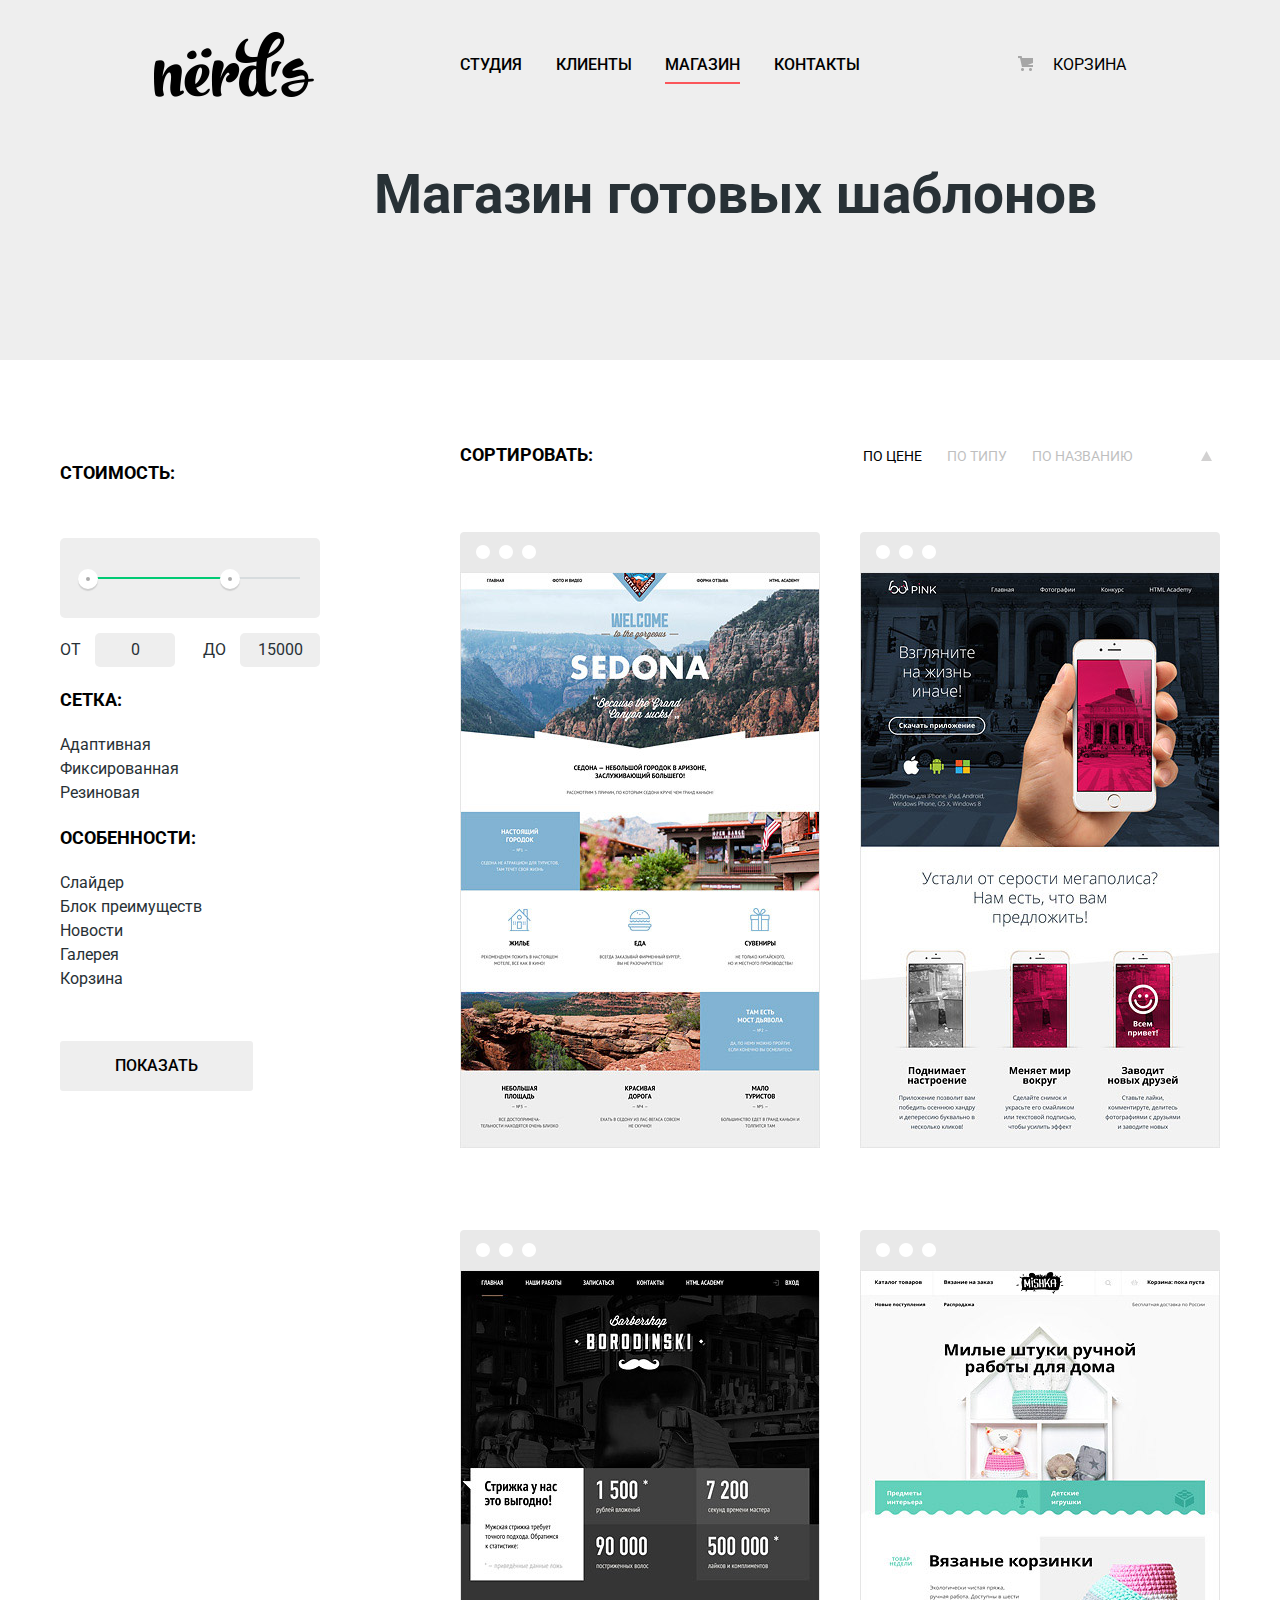
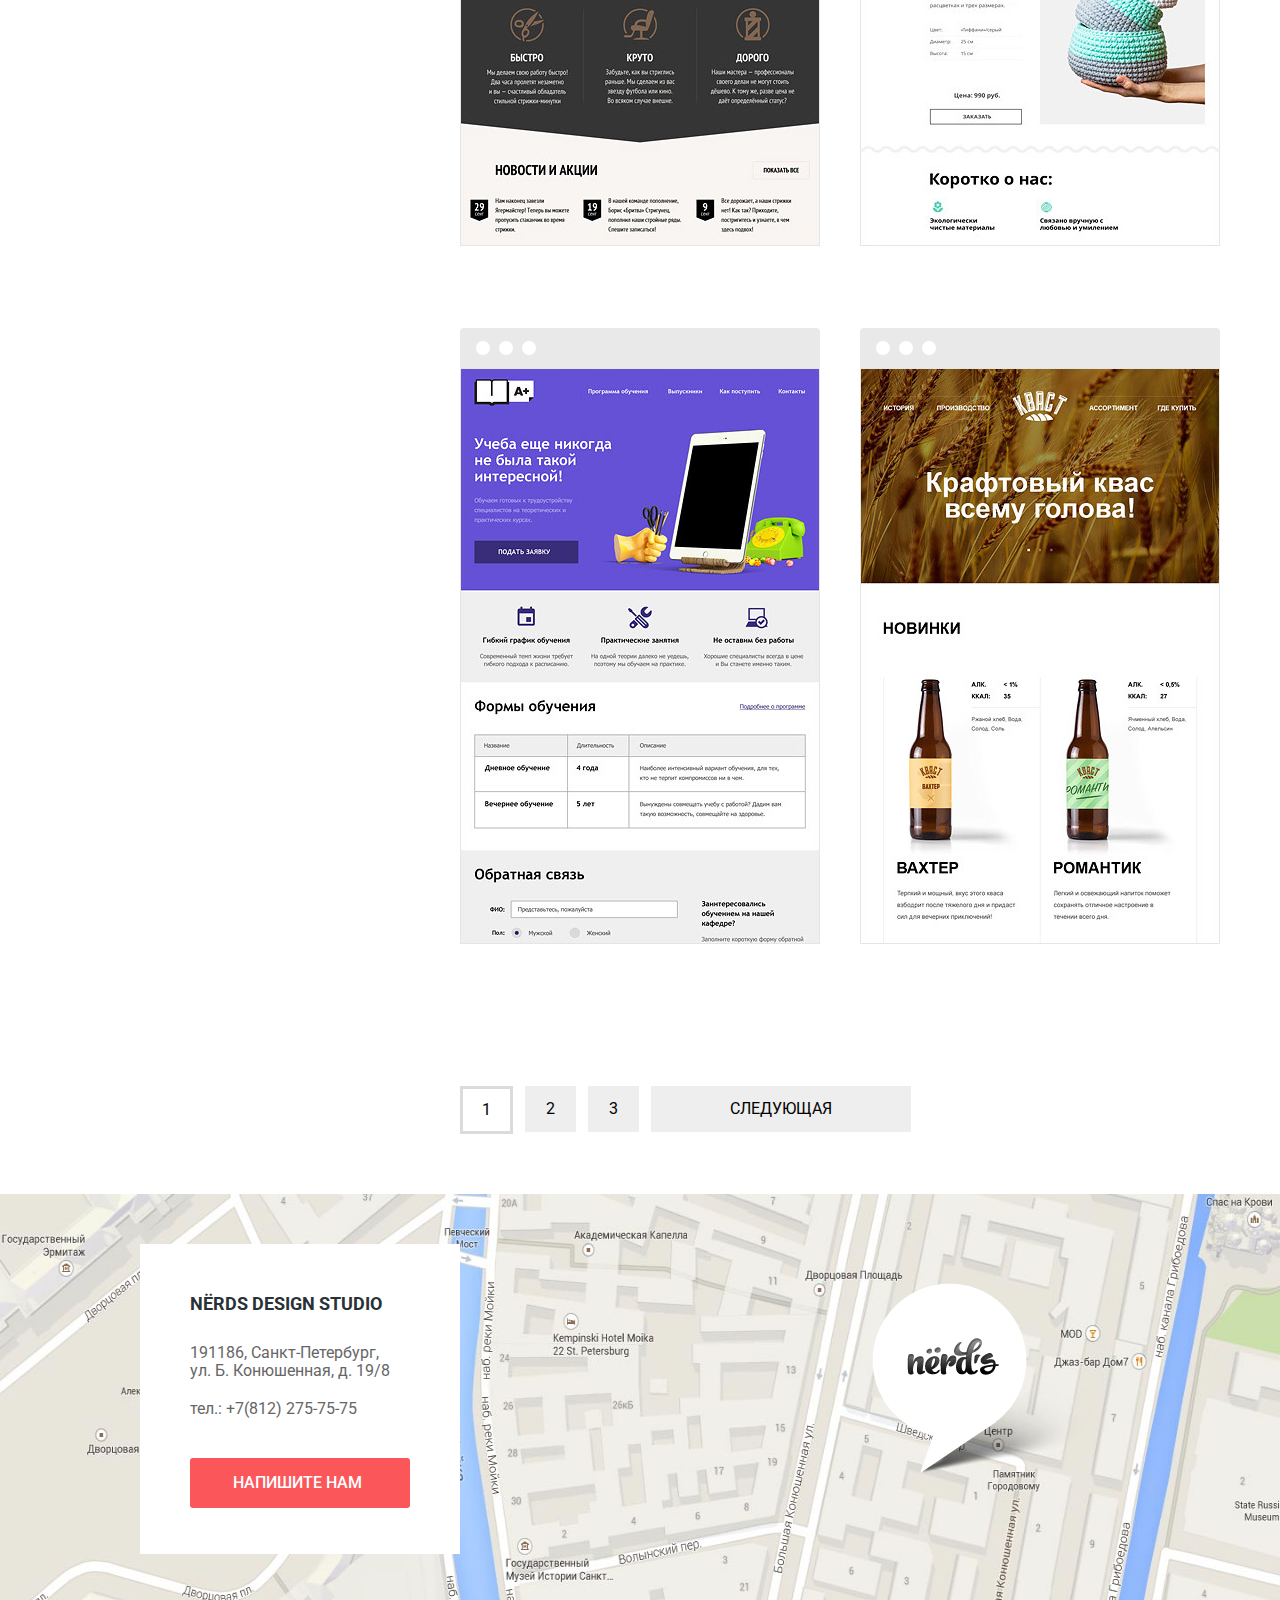
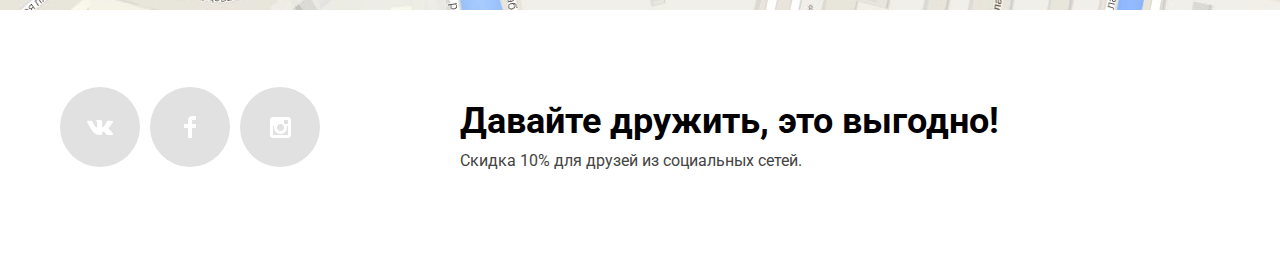
==== commit 84c89599: "7 задание" ====
--- a/catalog.html
+++ b/catalog.html
@@ -8,92 +8,112 @@
     <link href="css/style.css" rel="stylesheet">
   </head>
   <body class="inner-page">
-    <div class="container">
-      <header class="main-header">
-        <nav class="main-header__main-navigation">
-          <img class="main-header__logo" src="img/nerds-logo.svg" alt="Логотип дизайн студии Нёрдс" width="160" height="65">
-          <ul class="main-header__site-navigation">
-            <li class="site-navigation__item">
-              <a class="site-navigation__a" href="#" tabindex="1">Студия</a>
-            </li>
-            <li class="site-navigation__item">
-              <a class="site-navigation__a" href="#" tabindex="1">Клиенты</a>
-            </li>
-            <li class="site-navigation__item">
-              <a class="site-navigation__a" href="catalog.html" tabindex="1">Магазин</a>
-            </li>
-            <li class="site-navigation__item">
-              <a class="site-navigation__a" href="#" tabindex="1">Контакты</a>
-            </li>
-          </ul>
-          <ul class="main-header__user-navigation">
-            <li class="user-navigation__item">
-              <a class="user-navigation__a" href="#" tabindex="0">Корзина</a>
-            </li>
-          </ul>
-        </nav>
-        <h1>Магазин готовых шаблонов</h1>
-      </header>
-
-      <main>
-        <div class="inner-page__wrapper">
+    <header class="main-header">
+      <nav class="main-header__main-navigation">
+        <a href="index.html">
+          <img class="main-header__logo" src="img/nerds-logo.svg" alt="Логотип дизайн студии Нёрдс" width="160" height="65" tabindex="1">
+        </a>
+        <ul class="main-header__site-navigation">
+          <li class="site-navigation__item">
+            <a class="site-navigation__a" href="#" tabindex="0">Студия</a>
+          </li>
+          <li class="site-navigation__item">
+            <a class="site-navigation__a" href="#" tabindex="0">Клиенты</a>
+          </li>
+          <li class="site-navigation__item">
+            <a class="site-navigation__a actual" href="catalog.html" tabindex="0">Магазин</a>
+          </li>
+          <li class="site-navigation__item">
+            <a class="site-navigation__a" href="#" tabindex="0">Контакты</a>
+          </li>
+        </ul>
+        <ul class="main-header__user-navigation">
+          <li class="user-navigation__item">
+            <a class="user-navigation__a" href="#" tabindex="0">Корзина</a>
+          </li>
+        </ul>
+      </nav>
+      <h1>Магазин готовых шаблонов</h1>
+    </header>
+    <main>
+      <div class="container">
+        <div class="inner-page__main-wrapper">
           <section class="filters">
             <h3 class="visually-hidden">Фильтр товаров</h3>
             <form action="https://echo.htmlacademy.ru" method="get">
-              <p class="filters__price">СТОИМОСТЬ:</p>
-              <!--Здесь будет форма, ЭТУ ФОРМУ НУЖНО ДЕЛАТЬ ЧЕРЕЗ JS-->
-              <input type="range">
-              <span class="price">ОТ</span>
-              <div class="price-wrapper">0</div>
-              <span class="price">ДО</span>
-              <div class="price-wrapper">15 000</div>
-              <p class="filters__net">СЕТКА:</p>
+              <p class="filters__price">Стоимость:</p>
+              <div class="filters__range-filter">
+                <div class="range-controls">
+                  <div class="scale">
+                    <div class="bar"></div>
+                  </div>
+                  <div class="toggle toggle-min"></div>
+                  <div class="toggle toggle-max"></div>
+                </div>
+                <div class="price-controls">
+                  <label class="min-price">от
+                    <input name="min-price" type="text" value="0"></label>
+                  <label class="max-price">до
+                    <input name="max-price" type="text" value="15000"></label>
+                </div>
+              </div>
+              <p class="filters__net">Сетка:</p>
               <ul class="filters__net-list">
                 <li>
-                  <input type="radio" name="grid" value="adaptive" id="adaptive-field" checked="checked">
+                  <input class="visually-hidden" type="radio" name="grid" value="adaptive" id="adaptive-field" checked="checked">
                   <label for="adaptive-field">Адаптивная</label>
                 </li>
                 <li>
-                  <input type="radio" name="grid" value="fix" id="fix-field">
+                  <input class="visually-hidden" type="radio" name="grid" value="fix" id="fix-field">
                   <label for="fix-field">Фиксированная</label>
                 </li>
                 <li>
-                  <input type="radio" name="grid" value="rubber" id="rubber-field">
+                  <input class="visually-hidden" type="radio" name="grid" value="rubber" id="rubber-field">
                   <label for="rubber-field">Резиновая</label>
                 </li>
               </ul>
-              <p class="filters__especially">ОСОБЕННОСТИ:</p>
+              <p class="filters__especially">Особенности:</p>
               <ul class="filters__especially-list">
                 <li>
-                  <input type="checkbox" name="slider" id="slider-field" checked="checked">
+                  <input class="visually-hidden" type="checkbox" name="slider" id="slider-field" checked="checked">
                   <label for="slider-field">Слайдер</label>
                 </li>
                 <li>
-                  <input type="checkbox" name="advantage" id="advantage-field">
+                  <input class="visually-hidden" type="checkbox" name="advantage" id="advantage-field">
                   <label for="advantage-field">Блок преимуществ</label>
                 </li>
                 <li>
-                  <input type="checkbox" name="news" id="news-field">
+                  <input class="visually-hidden" type="checkbox" name="news" id="news-field">
                   <label for="news-field">Новости</label>
                 </li>
                 <li>
-                  <input type="checkbox" name="gallery" id="gallery-field">
+                  <input class="visually-hidden" type="checkbox" name="gallery" id="gallery-field">
                   <label for="gallery-field">Галерея</label>
                 </li>
                 <li>
-                  <input type="checkbox" name="bucket" id="bucket-field">
+                  <input class="visually-hidden" type="checkbox" name="bucket" id="bucket-field">
                   <label for="bucket-field">Корзина</label>
                 </li>
               </ul>
-              <button class="filters__btn btn">ПОКАЗАТЬ</button>
+              <button class="filters__btn btn">Показать</button>
             </form>
           </section>
           <section class="products">
             <div class="sorting-wrapper">
-              <p class="sorting">СОРТИРОВАТЬ:</p>
-              <p class="by-price">ПО ЦЕНЕ</p>
-              <p class="by-type">ПО ТИПУ</p>
-              <p class="by-name">ПО НАЗВАНИЮ</p>
+              <p class="sorting">Сортировать:</p>
+              <a class="by-price current" aria-label="Сортировать продукты по цене" tabindex="0">По цене</a>
+              <a class="by-type" aria-label="Сортировать продукты по типу" tabindex="0">По типу</a>
+              <a class="by-name" aria-label="Сортировать продукты по названию" tabindex="0">По названию</a>
+              <a class="descendingly current" href="#" aria-label="Сортировать продукты по убываюшей цене">
+                <svg version="1.1" id="Layer_1" xmlns="http://www.w3.org/2000/svg" xmlns:xlink="http://www.w3.org/1999/xlink" x="0px" y="0px" width="11px" height="10px" viewbox="0 0 11 10" enable-background="new 0 0 11 10" xml:space="preserve">
+                  <polygon fill="#231F20" points="5.5,0 0,10 11,10 "/>
+                </svg>
+              </a>
+              <a class="ascendingly" href="#" aria-label="Сортировать продукты по возрастающей цене">
+                <svg version="1.1" id="Layer_1" xmlns="http://www.w3.org/2000/svg" xmlns:xlink="http://www.w3.org/1999/xlink" x="0px" y="0px" width="11px" height="10px" viewbox="0 0 11 10" enable-background="new 0 0 11 10" xml:space="preserve">
+                  <polygon fill="#231F20" points="5.5,0 0,10 11,10 "/>
+                </svg>
+              </a>
               <!--Здесь стрелочки вверх и вниз-->
             </div>
             <ul class="products__list">
@@ -130,50 +150,74 @@
             </ul>
           </section>
         </div>
-        <div class="paggination-wrapper">
-          <ul class="paggination-list">
-            <a>
-              <li class="paggination-list__item" tabindex="1" aria-label="Первая страница магазина">1</li>
-            </a>
-            <a>
-              <li class="paggination-list__item" tabindex="1" aria-label="Вторая страница магазина">2</li>
-            </a>
-            <a/>
-            <li class="paggination-list__item" tabindex="1" aria-label="Третья страница магазина">3</li>
-          </a>
+        <ul class="paggination-list">
+          <li class="paggination-list__item" tabindex="0" aria-label="Первая страница магазина">
+            <a class="paggination-list__item-number current">1</a>
+          </li>
+          <li class="paggination-list__item" tabindex="0" aria-label="Вторая страница магазина">
+            <a class="paggination-list__item-number">2</a>
+          </li>
+          <li class="paggination-list__item" tabindex="0" aria-label="Третья страница магазина">
+            <a class="paggination-list__item-number">3</a>
+          </li>
+          <li class="paggination-list__item" tabindex="0" aria-label="Следующая страница магазина">
+            <a class="paggination-list__item-nextpage">Следующая</a>
+          </li>
         </ul>
-        <a class="paggination-list__btn btn">СЛЕДУЮЩАЯ</a>
       </div>
     </main>
     <footer class="main-footer">
-      <img class="main-footer__map" src="img/map.jpg" alt="191186, Санкт-Петербург, ул. Б. Конюшенная, д. 19/8 тел.: +7(812) 275-75-75" width="1440" height="416">
-      <section class="main-footer__address">
-        <h3 class="visually-hidden">Контактная информация</h3>
-        <span class="main-footer__address-title">NЁRDS DESIGN STUDIO</span>
-        <p class="main-footer__address-text">
-          191186, Санкт-Петербург,<br>
-          ул. Б. Конюшенная, д. 19/8<br>
-          <span class="main-footer__address-phone">тел.: +7(812) 275-75-75</span>
-        </p>
-        <a class="main-footer__address-btn btn">НАПИШИТЕ НАМ</a>
-      </section>
-      <!-- ЕСТЬ ВОПРОСЫ================================================================================================================================================================================================================= -->
-      <div class="main-footer__wrapper">
-        <ul class="main-footer__social-list">
-          <li class="social-list-item">
-            <a class="vk" href="https://www.vk.com">
-              <span class="visually-hidden">Мы в Вконтакте</span></a>
-          </li>
-          <li class="social-list-item">
-            <a class="fb" href="https://www.facebook.com">
-              <span class="visually-hidden">Мы в Фейсбуке</a>
+      <img class="main-footer__map" src="img/map-min.jpg" alt="191186, Санкт-Петербург, ул. Б. Конюшенная, д. 19/8 тел.: +7(812) 275-75-75" width="1440px" height="416px">
+      <div class="container">
+        <div class="main-footer__map-marker"></div>
+        <section class="main-footer__address">
+          <h3 class="visually-hidden">Контактная информация</h3>
+          <span class="main-footer__address-title">Nёrds design studio</span>
+          <p class="main-footer__address-text">
+            191186, Санкт-Петербург,<br>
+            ул. Б. Конюшенная, д. 19/8<br>
+            <span class="main-footer__address-phone">тел.: +7(812) 275-75-75</span>
+          </p>
+          <a class="main-footer__address-btn btn" tabindex="0">Напишите нам</a>
+        </section>
+        <div class="main-footer__wrapper">
+          <ul class="main-footer__social-list">
+            <li class="social-list-item">
+              <a class="social-button vk" href="https://www.vk.com">
+                <span class="visually-hidden">Мы в Вконтакте</span>
+                <svg version="1.1" id="Layer_1" xmlns="http://www.w3.org/2000/svg" xmlns:xlink="http://www.w3.org/1999/xlink" x="0px" y="0px" width="26px" height="15px" viewbox="0 0 26 15" enable-background="new 0 0 26 15" xml:space="preserve">
+                  <path
+                    fill="#FFFFFF"
+                    d="M16.138,11.51c0.956-0.309,2.18,2.04,3.483,2.939c0.978,0.681,1.727,0.534,1.727,0.534l3.473-0.05
+                  	c0,0,1.815-0.112,0.957-1.554c-0.071-0.12-0.503-1.069-2.585-3.022c-2.177-2.043-1.882-1.712,0.739-5.244
+                  	c1.597-2.153,2.236-3.468,2.036-4.028c-0.192-0.539-1.365-0.399-1.365-0.399L20.69,0.713c-0.381,0.001-0.704,0.119-0.851,0.515
+                  	c-0.003,0.004-0.621,1.666-1.445,3.079c-1.741,2.989-2.436,3.148-2.724,2.961c-0.661-0.433-0.494-1.737-0.494-2.664
+                  	c0-2.897,0.432-4.105-0.846-4.417c-0.427-0.104-0.739-0.172-1.828-0.182c-1.392-0.021-2.574,0-3.244,0.329
+                  	c-0.445,0.223-0.786,0.712-0.579,0.74c0.26,0.035,0.843,0.16,1.155,0.586c0.401,0.552,0.389,1.789,0.389,1.789
+                  	s0.229,3.411-0.54,3.834c-0.528,0.29-1.25-0.302-2.803-3.016C6.087,2.879,5.488,1.345,5.488,1.345S5.372,1.06,5.162,0.904
+                  	C4.912,0.719,4.562,0.66,4.562,0.66L0.848,0.684c0,0-0.558,0.016-0.763,0.262C-0.097,1.164,0.07,1.614,0.07,1.614
+                  	s2.909,6.881,6.203,10.347c3.02,3.182,6.452,2.971,6.452,2.971h1.555c0,0,0.469-0.054,0.709-0.312
+                  	c0.224-0.24,0.214-0.691,0.214-0.691S15.172,11.82,16.138,11.51z"/>
+                </svg>
+              </a>
             </li>
             <li class="social-list-item">
-              <a class="inst" href="https://www.instagram.com">
-                <span class="visually-hidden">Мы в Инстаграме</span></a>
+              <a class="social-button fb" href="https://www.facebook.com">
+                <span class="visually-hidden">Мы в Фейсбуке</span>
+                <svg version="1.1" id="Layer_2" xmlns="http://www.w3.org/2000/svg" xmlns:xlink="http://www.w3.org/1999/xlink" x="0px" y="0px" width="12px" height="22px" viewbox="0 0 12 22" enable-background="new 0 0 12 22" xml:space="preserve">
+                  <path fill="#FFFFFF" d="M12,4V0H8C5.791,0,4,1.791,4,4v4H0v4h4v10h4V12h4V8H8V4H12z"/>
+                </svg>
+              </a>
+            </li>
+            <li class="social-list-item">
+              <a class="social-button inst" href="https://www.instagram.com">
+                <span class="visually-hidden">Мы в Инстаграме</span>
+                <svg enable-background="new 0 0 21 21" height="21" viewbox="0 0 21 21" width="21" xmlns="http://www.w3.org/2000/svg"><path
+                  d="m18 0h-15c-1.65 0-3 1.35-3 3v15c0 1.65 1.35 3 3 3h15c1.65 0 3-1.35 3-3v-15c0-1.65-1.35-3-3-3zm-7.5 7c1.93 0 3.5 1.57 3.5 3.5s-1.57 3.5-3.5 3.5-3.5-1.57-3.5-3.5 1.57-3.5 3.5-3.5zm7.5 11h-15v-9h1.181c-.114.482-.181.983-.181 1.5 0 3.59 2.91 6.5 6.5 6.5s6.5-2.91 6.5-6.5c0-.517-.066-1.018-.181-1.5h1.181zm0-11h-4v-4h4z"
+                  fill="#fff"/></svg>
+              </a>
             </li>
           </ul>
-
           <p class="main-footer__text">
             <span class="main-footer__tagline">Давайте дружить, это выгодно!</span><br>
             <span class="main-footer__sale">Скидка 10% для друзей из социальных сетей.</span>
--- a/css/style.css
+++ b/css/style.css
@@ -1,26 +1,22 @@
 html {
   -webkit-box-sizing: border-box;
-          box-sizing: border-box;
-}
-
-*,
-*::before,
-*::after {
+  box-sizing: border-box;
+}
+
+*, *::before, *::after {
   -webkit-box-sizing: inherit;
-          box-sizing: inherit;
+  box-sizing: inherit;
 }
 
 body {
   min-width: 1200px;
   margin: 0;
   padding: 0;
-
   font-family: 'Roboto', Tahoma, sans-serif;
   font-size: 16px;
   line-height: 24px;
   font-weight: 400;
   color: #283136;
-
   background-color: #ffffff;
 }
 
@@ -28,39 +24,55 @@
   text-decoration: none;
 }
 
+img {
+  max-width: 100%;
+  height: auto;
+}
+
 .visually-hidden:not(:focus):not(:active) {
   position: absolute;
-
   width: 1px;
   height: 1px;
   margin: -1px;
   border: 0;
   padding: 0;
-
   white-space: nowrap;
-
   clip-path: inset(100%);
   clip: rect(0 0 0 0);
   overflow: hidden;
 }
+
 /*container============================================================================================================================================================================================================================================================================================================================================================================================*/
 
 .container {
   width: 1200px;
+  margin: 0 auto;
   padding: 0 20px;
 }
 
-
-
 /*HEADER===========================================================================================================================================================================================================================================================================================================================*/
+.main-header__background {
+  width: 100%;
+  height:545px;
+
+  background-color: #eeeeee;
+}
+
 .main-header {
-  min-height: 545px;
+  width: 100%;
+  padding: 0 12%;
+  min-height: 495px;
+  margin-bottom: 80px;
+  background-color: #eeeeee;
 }
 
 .main-header__main-navigation {
   display: flex;
   justify-content: space-between;
   align-items: center;
+  min-height: 130px;
+
+  background-color: transparent;
 }
 
 .main-header__logo {
@@ -68,13 +80,24 @@
   height: 65px;
 }
 
+.inner-page .main-header__logo {
+  margin-top: 5px;
+}
+
+.main-header__logo:hover {
+  opacity: 0.8;
+}
+
+.main-header__logo:active {
+  opacity: 0.3;
+}
+
 .main-header__site-navigation {
   display: flex;
   justify-content: space-between;
   align-items: center;
   width: 440px;
   margin: 0;
-  padding: 0;
 
   line-height: 30px;
   font-weight: 500;
@@ -90,8 +113,24 @@
   padding: 0;
 }
 
-.main-header__site-navigation,
-.main-header__user-navigation {
+.user-navigation__a {
+  position: relative;
+  padding-left: 50px;
+}
+
+.user-navigation__a::before {
+  content: "";
+  position: absolute;
+  min-width: 15px;
+  min-height: 15px;
+  top: 1px;
+  left: 15px;
+  background-image: url("../img/cart-icon.svg");
+  background-image: url("../img/cart-icon.png");
+  background-repeat: no-repeat, no-repeat;
+}
+
+.main-header__site-navigation, .main-header__user-navigation {
   list-style: none;
 }
 
@@ -101,28 +140,145 @@
   text-transform: uppercase;
 }
 
-.main-header__site-navigation a,
-.main-header__user-navigation a {
-  color: #000000;
-}
-
-.main-header__site-navigation a:hover,
-.main-header__site-navigation a:focus,
-.main-header__user-navigation a:hover,
-.main-header__user-navigation a:focus {
+.main-header__site-navigation a, .main-header__user-navigation a {
+  color: #000000;
+}
+
+.main-header__site-navigation a:hover, .main-header__site-navigation a:focus, .main-header__user-navigation a:hover, .main-header__user-navigation a:focus {
   color: #fb565a;
 }
-.main-header__site-navigation a:active,
-.main-header__user-navigation a:active {
+
+.main-header__site-navigation a:active, .main-header__user-navigation a:active {
   color: #bebebe;
 }
+
+/*SLIDER====================================================================================================================================================================================================================================================================================================================*/
+.slider {
+  position: relative;
+  background-color: #eeeeee;
+  width: 100%;
+}
+
+.slider-controls {
+  position: absolute;
+  left: 50%;
+  bottom: 104px;
+  z-index: 1000;
+
+  width: 160px;
+  height: 18px;
+
+  font-size: 0;
+}
+
+.slider-controls label {
+  position: relative;
+
+  display: inline-block;
+  width: 18px;
+  height: 18px;
+  padding: 8px;
+
+  border-radius: 50%;
+  cursor: pointer;
+}
+
+.slider-controls i::after {
+  content: "";
+  position: absolute;
+  top: 8px;
+  left: 8px;
+  z-index: 1;
+
+  width: 8px;
+  height: 8px;
+
+  background: #ffffff;
+
+  border-radius: 50%;
+}
+
+.slider-controls .active::before {
+  content: "";
+  position: absolute;
+  left: 50%;
+  top: 50%;
+  z-index: 2;
+  width: 4px;
+  height: 4px;
+  background-color: inherit;
+  border: 2px solid #c1c1c1;
+  border-radius: 50%;
+}
+
+.slider-list {
+  margin: 0;
+  padding: 0;
+
+  list-style: none;
+}
+
+.slider-list__item {
+  display: none;
+  padding: 90px 0;
+}
+
+.slider-list__item:nth-child(2) {
+  padding: 94px 0;
+}
+
+.slider-list__item:nth-child(3) {
+  padding: 84px 0;
+}
+
+.slider-list__item:nth-child(1) {
+  display: block;
+}
+.slider-list__item:nth-child(1) {
+  background-image: url("../img/slide1.png");
+  background-repeat: no-repeat;
+  background-position: 93%, 18px;
+}
+.slider-list__item:nth-child(2) {
+  background-image: url("../img/slide2.png");
+  background-repeat: no-repeat;
+  background-position: 100%, 0;
+}
+
+.slider-list__item:nth-child(3) {
+  background-image: url("../img/slide3.png");
+  background-repeat: no-repeat;
+  background-position: 100%, 20px;
+}
+
+.slider-list__item h3 {
+  max-width: 600px;
+  margin: 0;
+  margin-bottom: 25px;
+  font-size: 55px;
+  line-height: 55px;
+  font-weight: 500;
+}
+
+.slider-list__item p {
+  max-width: 430px;
+  margin: 0;
+  margin-bottom: 40px;
+}
 /* FOR BUTTON================================================================================================================================================================================================================================================*/
+
 .btn {
+  padding: 16px 55px;
+
   line-height: 18px;
   font-weight: 500;
   color: #ffffff;
+  text-transform: uppercase;
 
   background-color: #fb565a;
+  border-radius: 3px;
+
+  cursor: pointer;
 }
 
 .btn:hover {
@@ -131,38 +287,49 @@
 
 .btn:active {
   background-color: #d7373b;
+  box-shadow: 0 3px rgba(0, 0, 0, 0.1) inset;
   color: #e37376;
 }
 
-.offers__list-btn-green {
+.slider-list__item-btn {
+  min-width: 240px;
+}
+
+.offers__list-btn {
+  min-width: 160px;
+}
+
+.offers__list-item:nth-child(2) a {
   background-color: #00ca74;
 }
 
-.offers__list-btn-green:hover {
+.offers__list-item:nth-child(2) a:hover {
   background-color: #00bc6c;
 }
 
-.offers__list-btn-green:active {
+.offers__list-item:nth-child(2) a:active {
   background-color: #00aa62;
   color: #37bc83;
 }
 
-.offers__list-btn-yellow {
+.offers__list-item:nth-child(3) a {
   background-color: #efc84a;
 }
 
-.offers__list-btn-yellow:hover {
+.offers__list-item:nth-child(3) a:hover {
   background-color: #eab534;
 }
 
-.offers__list-btn-yellow:active {
+.offers__list-item:nth-child(3) a:active {
   background-color: #e5a722;
   color: #ebba52;
 }
 
 .filters__btn {
   color: #000000;
+
   background-color: #eeeeee;
+  border: none;
 }
 
 .filters__btn:hover {
@@ -171,22 +338,28 @@
 }
 
 .filters__btn:active {
-  color: #959595;
   background-color: #d5d5d5;
-}
-
-
-
- /*MAIN MAIN MAIN=====================================================================================================================================================================================================================================================================================================================================*/
+  color: rgba(0, 0, 0, 0.3);
+  box-shadow: inset 3 3 0 0 #000101;
+}
+
+/*MAIN MAIN MAIN=====================================================================================================================================================================================================================================================================================================================================*/
+
+.offers {
+  min-height: 430px;
+
+  border-bottom: 2px solid #eeeeee;
+}
 
 /*DELIMiTER-1================================================================================================================================================*/
+
 .offers__list {
   display: flex;
   justify-content: space-between;
   margin: 0;
   padding: 0;
   width: 1100px;
-
+  min-height: 350px;
   list-style: none;
 }
 
@@ -194,16 +367,29 @@
   width: 300px;
 }
 
+.offers__list-item img {
+  margin-bottom: 25px;
+}
+
 .offers__list h3 {
+  margin: 0 auto;
   font-size: 24px;
   line-height: 30px;
   font-weight: 700;
   color: #000000;
 }
 
+.offers__list-item p {
+  width: 255px;
+  margin-bottom: 35px;
+}
+
 .about-us {
   display: flex;
   justify-content: space-between;
+  min-height: 525px;
+
+  border-bottom: 2px solid #eeeeee;
 }
 
 .about-us__delimiter-1 {
@@ -216,8 +402,8 @@
 
 .about-us__title {
   display: inline-block;
-  margin-bottom: 19px;
-  padding-top: 50px;
+  margin-top: 80px;
+  margin-bottom: 20px;
 
   font-size: 45px;
   line-height: 45px;
@@ -236,6 +422,8 @@
 .about-us__title-ul {
   display: inline-block;
   margin-bottom: 20px;
+
+  text-transform: uppercase;
 }
 
 .about-us__text {
@@ -245,18 +433,22 @@
   color: #000000;
   text-transform: uppercase;
 }
+
 /*DELIMiTER-2=================================================================================================================================================*/
 
 .about-us__img {
   margin-bottom: 20px;
+  margin-top: 40px;
 }
 
 /*TABLE===========================================================================================================================================================================================================================================================================================================================*/
+
 .indicators__numeric {
   font-size: 45px;
   line-height: 10px;
   color: #000000;
 }
+
 .indicators__percent {
   font-size: 20px;
   line-height: 10px;
@@ -268,12 +460,19 @@
 }
 
 /*КЛИЕНТУРА==================================================================================================================================================================================================================================================================================================================================*/
+.clientage {
+  min-height: 182px;
+  margin-bottom: 80px;
+
+  border-bottom: 2px solid #eeeeee;
+}
+
 
 .clientage__list {
   display: flex;
   justify-content: flex-start;
   margin: 0;
-  padding: 60px 0;
+  padding: 60px 30px;
 
   list-style: none;
 }
@@ -309,6 +508,13 @@
   opacity: 1;
 }
 
+.clientage__list-item-logo1:focus,
+.clientage__list-item-logo2:focus,
+.clientage__list-item-logo3:focus,
+.clientage__list-item-logo4:focus {
+  opacity: 1;
+}
+
 .clientage__list-item-logo1:active,
 .clientage__list-item-logo2:active,
 .clientage__list-item-logo3:active,
@@ -316,14 +522,44 @@
   opacity: 0.25;
 }
 
-/*FOOTER===================================================================================================================================================================================================================================================================================================================================================================================================================*/
+/*FOOTER==================================================================================================================================================================================================================================================================================================================================================================================================================*/
+
+.main-footer {
+  position: relative;
+}
+
+.main-footer__map {
+  width: 100%;
+  height: 416px;
+  margin-bottom: 70px;
+}
+
+.main-footer__map-marker {
+  position: absolute;
+  top: 89px;
+  left: 872px;
+
+  width: 231px;
+  height: 190px;
+
+  background-image: url("../img/map-marker.png");
+  background-repeat: no-repeat;
+}
 
 .main-footer__address {
+  position: absolute;
+  top: 50px;
+  left: 0;
+
   display: flex;
   flex-direction: column;
   width: 320px;
   min-height: 310px;
-  padding: 50px 50px;
+  padding: 45px 50px;
+  margin-left: 140px;
+
+
+  background-color: #ffffff;
 }
 
 .main-footer__address-title {
@@ -333,9 +569,12 @@
   font-size: 18px;
   line-height: 30px;
   font-weight: 700;
+  text-transform: uppercase;
 }
 
 .main-footer__address-text {
+  margin: 0;
+  padding: 0;
   line-height: 18px;
   color: #666666;
 }
@@ -345,57 +584,55 @@
   margin-top: 20px;
   margin-bottom: 40px;
 }
-/*ПОЧЕМУ-ТО НЕ РАБОТАЕТ СВОЙСТВО JUSTIFY-CONTENT: SPACE-BETWEEN*/
+
+.main-footer__address-btn {
+  padding: 16px 43px;
+  min-width: 220px;
+
+  text-transform: uppercase;
+}
+
 .main-footer__social-list {
   display: flex;
+  justify-content: space-between;
   width: 260px;
   padding: 0;
   margin: 0;
   margin-right: 140px;
   min-height: 80px;
-
   list-style: none;
 }
 
-.social-list-item {
+
+.social-button {
+  display: flex;
+  flex-wrap: wrap;
+  justify-content: center;
+  align-items: center;
   width: 80px;
-
-  background-color: #e1e1e1;
-}
-/*КОНЕЦ ПРОБЛЕМЫ*/
-
-.social-list-item:nth-child(1) {
-  margin-right: 10px;
-}
-
-.social-list-item:nth-child(2) {
-  margin-right: 10px;
-}
-
-.social-list-item:hover {
+  height: 80px;
+
+  border-radius: 50%;
+  background-color: #e1e1e1 ;
+}
+
+
+.social-button:last-child {
+  margin-right: 0;
+}
+
+.social-button:hover,
+.socail-button:focus {
   background-color: #e74246;
 }
 
-.social-list-item:active {
+.social-button:active {
   background-color: #d7373b;
 }
 
-.vk,
-.fb,
-.inst {
-  opacity: 0,25;
-}
-
-.vk:hover,
-.fb:hover,
-.inst:hover {
-  opacity: 1;
-}
-
-.vk:active,
-.fb:active,
-.inst:active {
-  opacity: 0,2;
+
+.social-button:active path {
+  fill: #e37376;
 }
 
 .main-footer__wrapper {
@@ -406,7 +643,6 @@
 .main-footer__tagline {
   display: inline-block;
   margin-bottom: 10px;
-
   font-size: 36px;
   line-height: 36px;
   font-weight: 700;
@@ -419,41 +655,77 @@
 }
 
 /*MODAL ============================================================================================================================================================================================================================================================================================================================================================================================================*/
+
 .modal {
+  display: flex;
+  flex-wrap: wrap;
+
   width: 960px;
-}
-
-.modal h3 {
+  min-height: 590px;
+  padding: 75px 100px;
+  /* Временно ======================================================================================================================================================================== */
+  margin-bottom: 50px;
+  /*=======================================================================================================================================================================================================================================*/
+  box-shadow: 20px 20px 40px 0 rgba(0, 1, 1, 0.5);
+}
+
+.modal__title {
+  display: block;
+  width: 100%;
+  margin-bottom: 50px;
+
   font-size: 45px;
   line-height: 45px;
-  font-weight: 500px;
+  font-weight: 500;
   color: #000000;
 }
 
 .modal p {
+  width: 360px;
+
   line-height: 18px;
   font-weight: 700;
   color: #000000;
 }
 
-.modal__input{
+.modal p:nth-child(4) {
+  width: 100%;
+}
+
+.modal__input {
   width: 360px;
   min-height: 50px;
-}
+  padding: 17px 16px;
+}
+
 .modal textarea {
   width: 760px;
   min-height: 120px;
-}
+  padding: 15px;
+}
+
+.modal__wrapper {
+  width: 360px;
+  margin: 0;
+  margin-bottom: 35px;
+}
+
+.modal__wrapper label {
+  display: block;
+  margin-bottom: 20px;
+}
+
 
 .modal__input,
 .modal textarea {
   border: 2px solid #d7dcde;
 }
 
-.modal__input:hover
+.modal__input:hover,
 .modal textarea:hover {
   border: 2px solid #b4b9bb;
 }
+
 .modal__input:focus,
 .modal textarea:focus {
   border: 2px solid #000000;
@@ -468,25 +740,42 @@
   border: 2px solid #e74246;
 }
 
-
-
-
-
-
-
-
-
-
-
-
-
 /*INNER PAGE================================================================================================================================================================================================================================================================================================================================================================================================================================================================================================================================================================================*/
+
 .inner-page .main-header {
   min-height: 360px;
 }
 
-.inner-page__wrapper {
-  display: flex;
+.inner-page h1 {
+  display: block;
+  width: 750px;
+  margin-left: 220px;
+  padding-bottom: 115px;
+
+  font-size: 55px;
+  line-height: 55px;
+  font-weight: 700;
+}
+
+.inner-page__main-wrapper {
+  display: flex;
+}
+
+.inner-page .site-navigation__a {
+  position: relative;
+  padding-bottom: 15px;
+}
+
+.inner-page .actual::after {
+  content: "";
+  position: absolute;
+  top: 27px;
+  left: 0;
+
+  width: 100%;
+  height: 2px;
+
+  background-color: #fb565a;
 }
 
 .filters {
@@ -494,16 +783,107 @@
   margin-right: 140px;
 }
 
+.filters__range-filter {
+  width: 260px;
+  margin-top: 50px;
+}
+
+.range-controls {
+  position: relative;
+  height: 80px;
+  margin-bottom: 15px;
+  padding-top: 39px;
+  padding-left: 20px;
+  padding-right: 20px;
+
+  background-color: #eeeeee;
+
+  border-radius: 5px;
+}
+
+.range-controls .scale {
+  height: 2px;
+
+  background-color: #d7dcde;
+}
+
+.range-controls .bar {
+  width: 70%;
+  height: 2px;
+
+  background: #00ca74;
+}
+
+.range-controls .toggle {
+  position: absolute;
+  top: 31px;
+  left: 0;
+
+  width: 4px;
+  height: 4px;
+  padding: 0;
+
+  background-color: #ababab ;
+  border: 8px solid #ffffff;
+  box-shadow: 0 2px 1px 0 #cfcfcf;
+  border-radius: 50%;
+
+  box-sizing: content-box;
+  cursor: pointer;
+}
+
+.range-controls .toggle-min {
+  left: 18px;
+}
+
+.range-controls .toggle-max {
+  left: 160px;
+}
+
+.price-controls {
+  font-size: 0;
+}
+
+.price-controls label {
+  display: inline-block;
+  min-width: 50%;
+
+  font-size: 16px;
+  text-transform: uppercase;
+}
+
+.price-controls input {
+  width: 80px;
+  padding: 8px 15px;
+  margin-left: 10px;
+
+  font-family: Roboto, Arial, sans-serif;
+  font-size: 16px;
+  text-align: center;
+  color: #283136;
+
+  border: none;
+  border-radius: 5px;
+  background-color: #eeeeee;
+}
+
+.price-controls .max-price {
+  text-align: right;
+}
+
+.filters input[type="checkbox"],
+.filters input[type="radio"] {
+  padding-left: 35px;
+}
 
 .filters__price,
 .filters__net,
 .filters__especially {
-
-
   font-size: 18px;
   line-height: 30px;
   font-weight: 700;
   color: #000000;
+  text-transform: uppercase;
 }
 
 .filters__net-list,
@@ -511,6 +891,10 @@
   margin: 0;
   padding: 0;
   list-style: none;
+}
+
+.filters__especially-list {
+  margin-bottom: 50px;
 }
 
 .filters label {
@@ -524,13 +908,17 @@
   text-transform: uppercase;
 }
 
-
 .sorting-wrapper {
   display: flex;
   align-items: baseline;
   width: 760px;
-  min-height: 75px;
-  margin-bottom: 100px;
+  margin-bottom: 62px;
+
+  text-transform: uppercase;
+}
+
+.sorting-wrapper p {
+  margin: 0;
 }
 
 .sorting {
@@ -543,6 +931,8 @@
 .by-price,
 .by-type,
 .by-name {
+  opacity: 0.3;
+
   font-size: 14px;
   line-height: 18px;
   color: #000000;
@@ -552,21 +942,85 @@
 .by-name {
   opacity: 0.25;
 }
+
+.by-price:hover,
+.by-price:focus,
+.by-type:hover,
+.by-type:focus,
+.by-name:hover,
+.by-name:focus {
+  opacity: 0.6;
+}
+
+.by-price:active,
+.by-type:active,
+.by-name:active {
+  opacity: 1;
+}
+
 .by-price {
-  margin-left: 275px;
+  margin-left: 270px;
   margin-right: 25px;
 }
 
 .by-type {
   margin-right: 25px;
 }
+
 .by-name {
+  position: relative;
   margin-right: 45px;
 }
 
-.products{
+.sorting-wrapper .current {
+  opacity: 1;
+}
+
+.descendingly,
+.ascendingly {
+  display: block;
+  width: 11px;
+  height: 10px;
+}
+
+.descendingly {
+  margin-right: 12px;
+}
+
+.descendingly svg {
+  padding-bottom: 11px;
+
+  transform: rotate(180deg);
+}
+
+.descendingly svg,
+.ascendingly svg {
+  opacity: 0.2;
+}
+
+.current svg {
+  opacity: 1;
+}
+
+.descendingly svg:hover,
+.descendingly svg:focus,
+.ascendingly svg:hover,
+.descendingly svg:focus {
+  opacity: 0.6;
+}
+
+.descendingly svg:active,
+.ascendingly svg:active {
+  opacity: 1;
+}
+
+
+
+
+.products {
   display: flex;
   flex-direction: column;
+  margin-bottom: 60px;
 }
 
 .products__list {
@@ -575,43 +1029,104 @@
   margin: 0;
   padding: 0;
   width: 760px;
-
   list-style: none;
 }
 
-
 .products__list-item {
+  position: relative;
+
   width: 360px;
   margin-right: 40px;
   margin-bottom: 75px;
+  padding-top: 40px;
+}
+
+.products__list-item a::before {
+  content: url(../img/browser-icon.png);
+  position: absolute;
+  top:0;
+  left: 0;
+
+  width: 360px;
+  height: 40px;
 }
 
 .products__list-item:nth-child(2n) {
   margin-right: 0;
 }
-
-.products__list-item:nth-child(5),
-.products__list-item:nth-child(6) {
+/*PAGGINATION================================================================================================================================================================================================================================*/
+
+.paggination-list {
+  display: flex;
+  flex-wrap: wrap;
+
+  margin: 0;
+  padding: 0;
+  margin-left: 400px;
   margin-bottom: 60px;
-}
-
-
-.paggination-list {
-  margin: 0;
-  padding: 0;
 
   list-style: none;
+
+}
+
+
+.paggination-list__item a {
+  display: block;
+  padding: 14px 21px;
+
 }
 
 .paggination-list__item {
-  color: #000000;
+  margin-right: 12px;
+}
+
+.paggination-list__item:last-child {
+  margin-right: 0;
+}
+
+.paggination-list__item-number {
   background-color: #eeeeee;
-}
-.paggination-list__item:hover {
-  color: #000000;
+
+  line-height: 18px;
+  color: #000000;
+}
+
+.paggination-list__item-number:hover,
+.paggination-list__item-number:focus {
   background-color: #dfdfdf;
-}
-.paggination-list__item:active {
+  color: #000000;
+}
+
+.paggination-list__item-number:active {
+  background-color: #d5d5d5;
   color: #b0b0b0;
+}
+
+.paggination-list__item-nextpage {
+  width: 260px;
+  text-align: center;
+
+  background-color: #eeeeee;
+
+  line-height: 18px;
+  text-transform: uppercase;
+  color: #000000;
+}
+
+.paggination-list__item-nextpage:hover,
+.paggination-list__item-nextpage:focus {
+  background-color: #dfdfdf;
+  color: #000000;
+}
+
+.paggination-list__item-nextpage:active {
   background-color: #d5d5d5;
-}
+  color: #b0b0b0;
+}
+
+.paggination-list__item .current {
+  padding: 12px 19px;
+  background-color: #ffffff;
+  border: 3px solid #dbdbdb;
+
+}
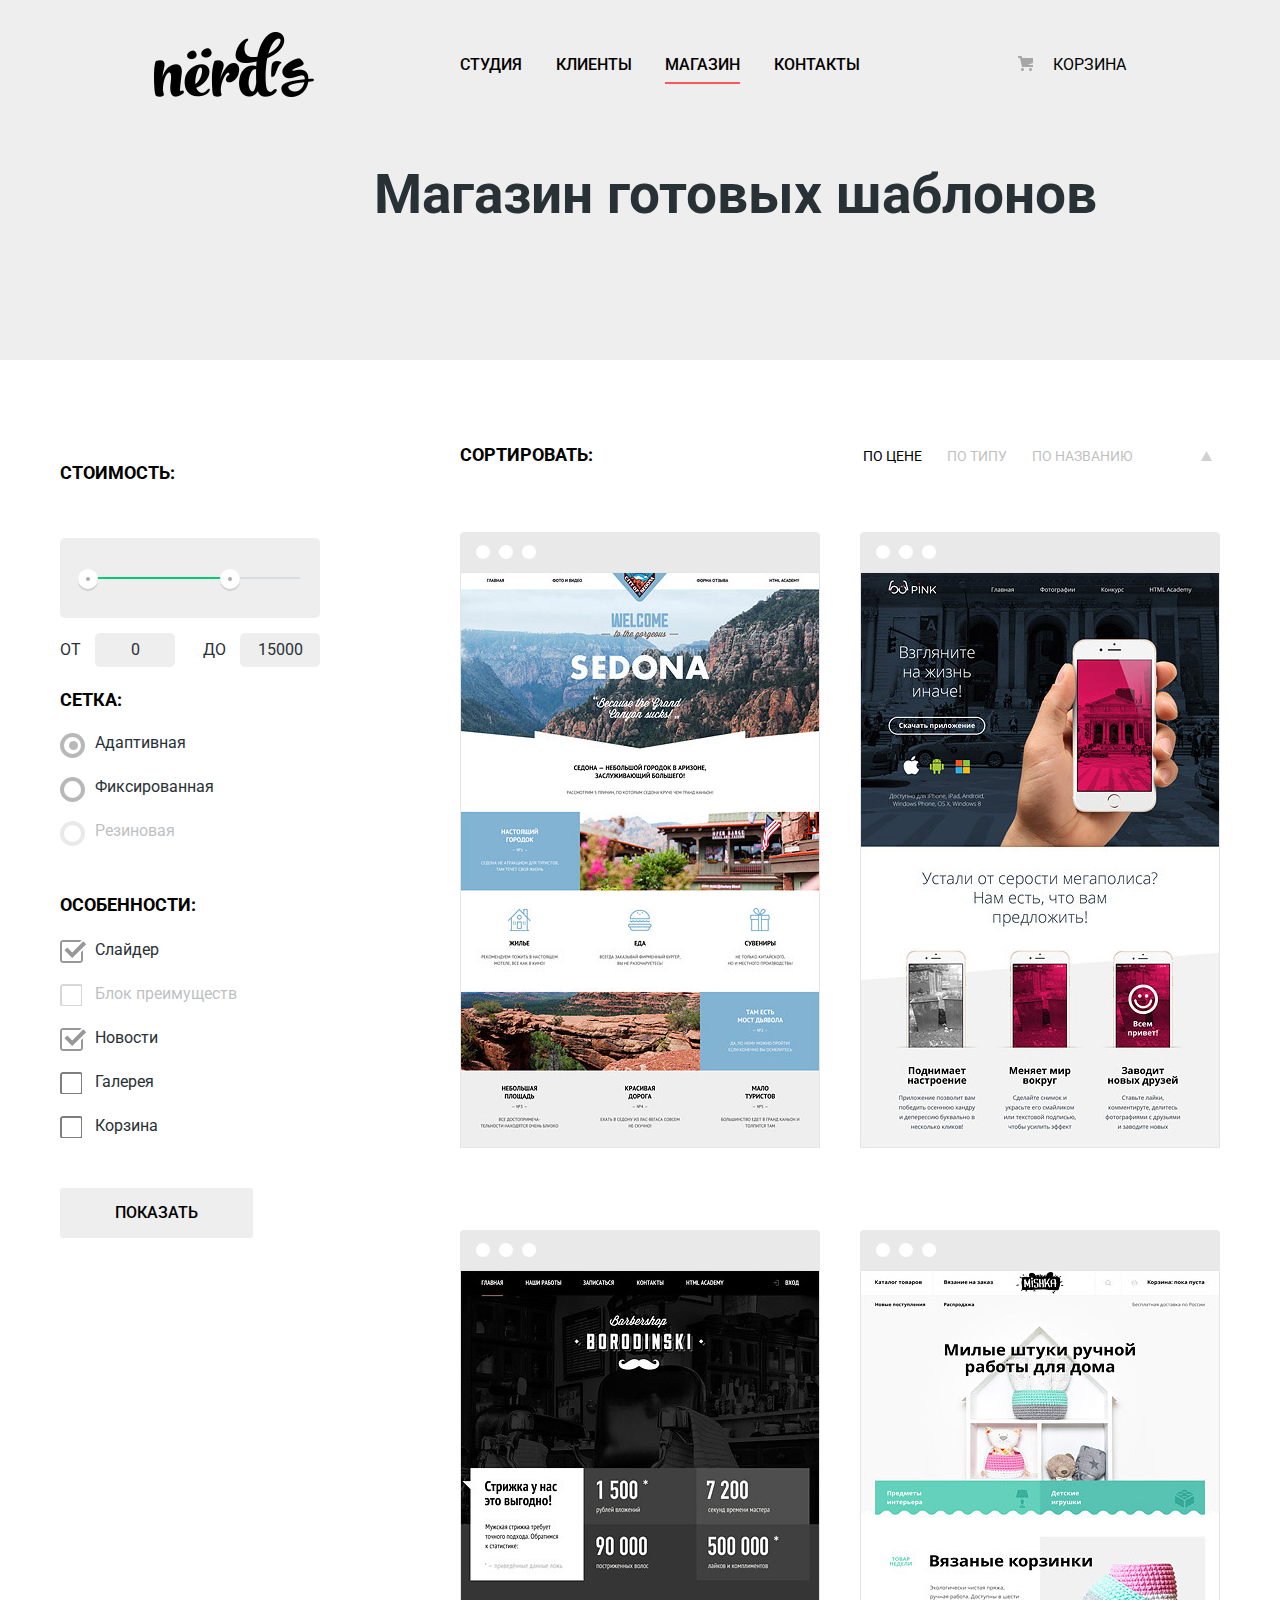
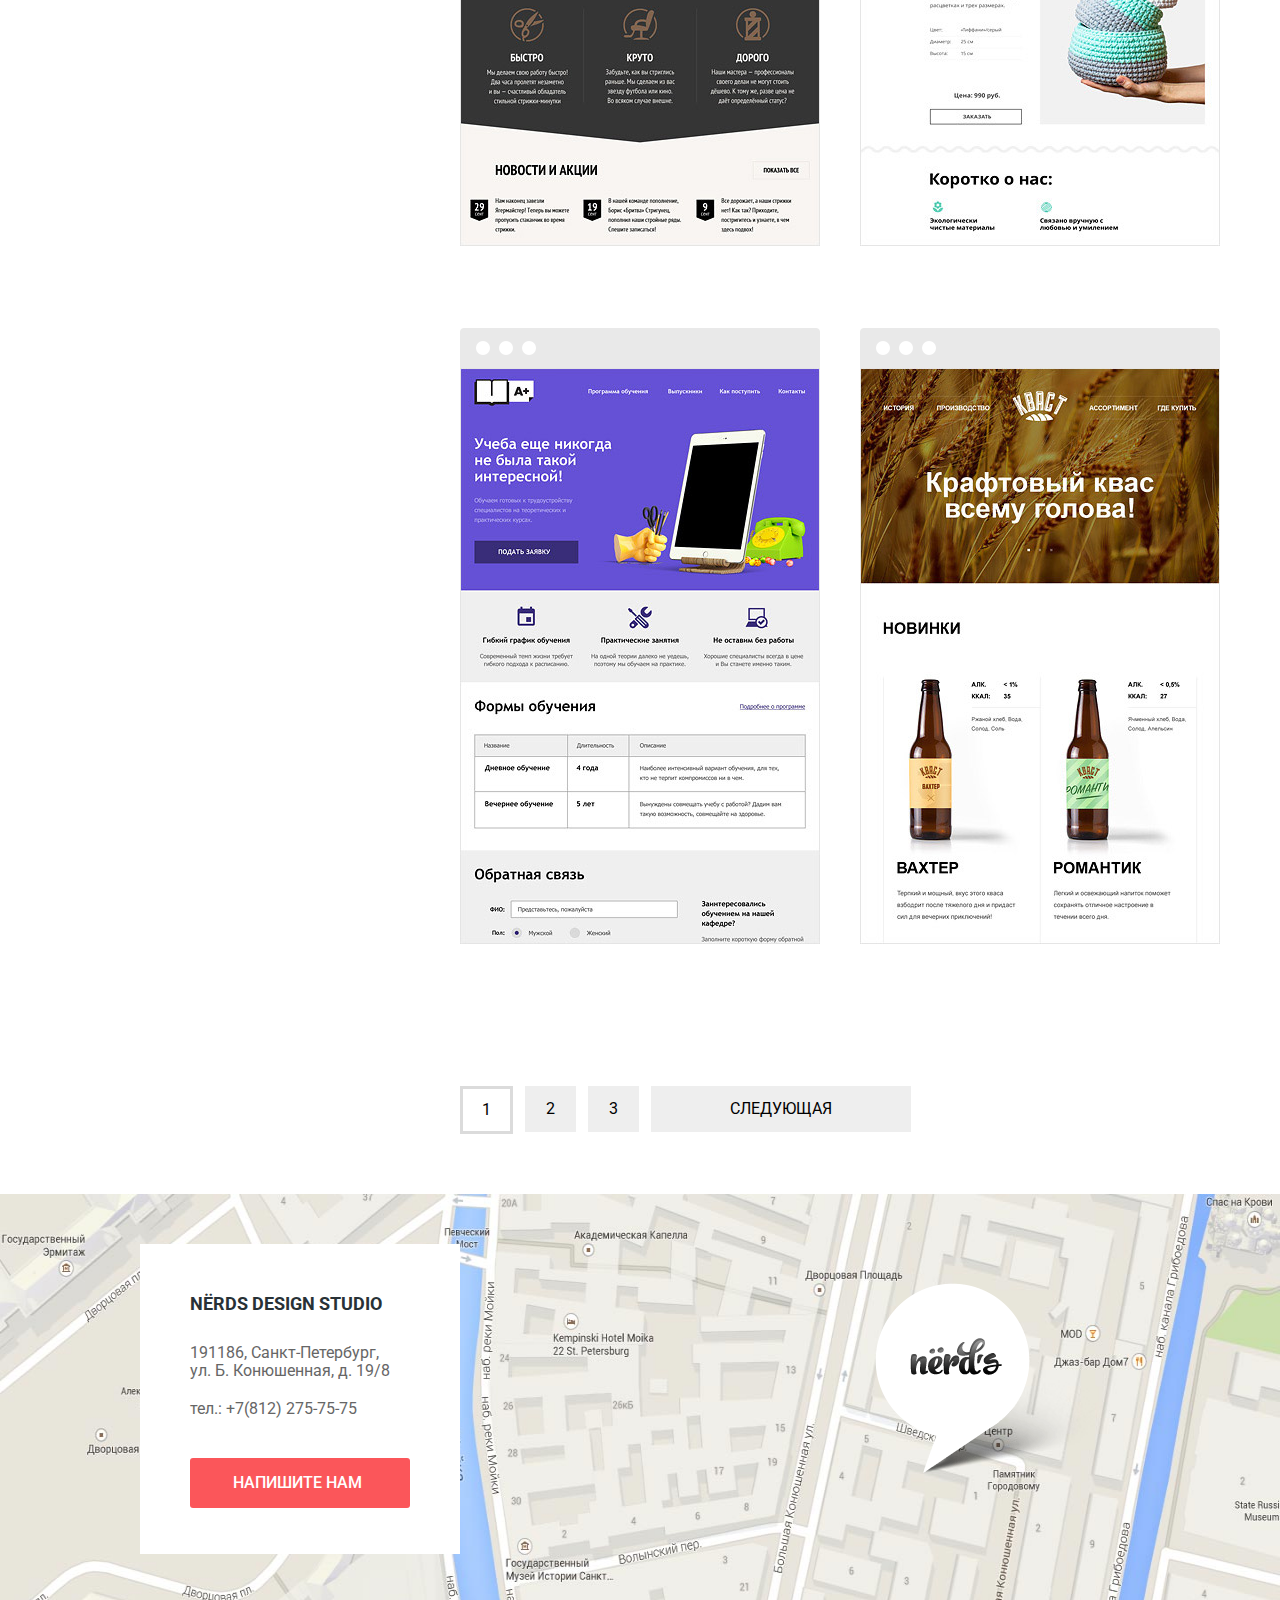
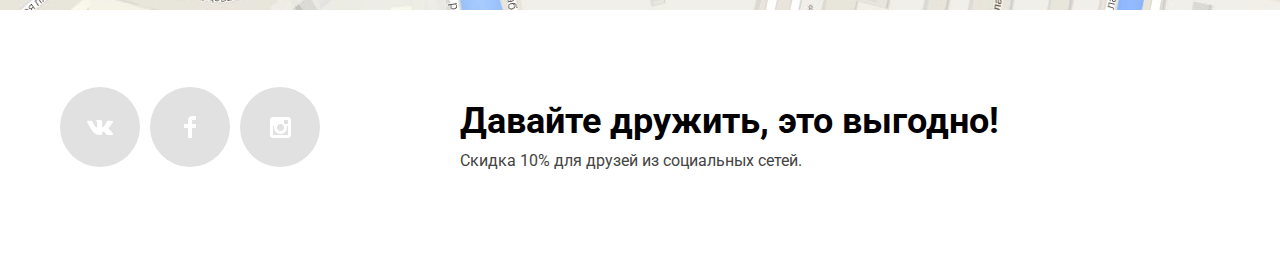
==== commit 8c2415da: "8 задание" ====
--- a/catalog.html
+++ b/catalog.html
@@ -11,7 +11,7 @@
     <header class="main-header">
       <nav class="main-header__main-navigation">
         <a href="index.html">
-          <img class="main-header__logo" src="img/nerds-logo.svg" alt="Логотип дизайн студии Нёрдс" width="160" height="65" tabindex="1">
+          <img class="main-header__logo" src="img/nerds-logo.png" alt="Логотип дизайн студии Нёрдс" width="160" height="65" tabindex="1">
         </a>
         <ul class="main-header__site-navigation">
           <li class="site-navigation__item">
@@ -59,40 +59,80 @@
               </div>
               <p class="filters__net">Сетка:</p>
               <ul class="filters__net-list">
-                <li>
-                  <input class="visually-hidden" type="radio" name="grid" value="adaptive" id="adaptive-field" checked="checked">
-                  <label for="adaptive-field">Адаптивная</label>
-                </li>
-                <li>
-                  <input class="visually-hidden" type="radio" name="grid" value="fix" id="fix-field">
-                  <label for="fix-field">Фиксированная</label>
-                </li>
-                <li>
-                  <input class="visually-hidden" type="radio" name="grid" value="rubber" id="rubber-field">
-                  <label for="rubber-field">Резиновая</label>
+                <li class="net-list__item">
+                  <!--Здесь используется инпут для того,чтобы задать состояние disabled всему элементу списка, если у вас есть свой вариант и проще, то напишите мне, пожалуйста -->
+                  <input class="visually-hidden" type="range">
+                  <label class="checkbox">
+                    <input class="visually-hidden" type="radio" name="grid" value="adaptive" checked="checked">
+                    <span class="checkbox-indicator"></span>
+                    Адаптивная
+                  </label>
+                </li>
+                <li class="net-list__item">
+                  <!--Здесь используется инпут для того,чтобы задать состояние disabled всему элементу списка, если у вас есть свой вариант и проще, то напишите мне, пожалуйста -->
+                  <input class="visually-hidden" type="range">
+                  <label class="checkbox">
+                    <input class="visually-hidden" type="radio" name="grid" value="fix">
+                    <span class="checkbox-indicator"></span>
+                    Фиксированная
+                  </label>
+                </li>
+                <li class="net-list__item">
+                  <!--Здесь используется инпут для того,чтобы задать состояние disabled всему элементу списка, если у вас есть свой вариант и проще, то напишите мне, пожалуйста -->
+                  <input class="visually-hidden" type="range" disabled="disabled">
+                  <label class="checkbox">
+                    <input class="visually-hidden" type="radio" name="grid" value="rubber" disabled="disabled">
+                    <span class="checkbox-indicator"></span>
+                    Резиновая
+                  </label>
                 </li>
               </ul>
               <p class="filters__especially">Особенности:</p>
               <ul class="filters__especially-list">
-                <li>
-                  <input class="visually-hidden" type="checkbox" name="slider" id="slider-field" checked="checked">
-                  <label for="slider-field">Слайдер</label>
-                </li>
-                <li>
-                  <input class="visually-hidden" type="checkbox" name="advantage" id="advantage-field">
-                  <label for="advantage-field">Блок преимуществ</label>
-                </li>
-                <li>
-                  <input class="visually-hidden" type="checkbox" name="news" id="news-field">
-                  <label for="news-field">Новости</label>
-                </li>
-                <li>
-                  <input class="visually-hidden" type="checkbox" name="gallery" id="gallery-field">
-                  <label for="gallery-field">Галерея</label>
-                </li>
-                <li>
-                  <input class="visually-hidden" type="checkbox" name="bucket" id="bucket-field">
-                  <label for="bucket-field">Корзина</label>
+                <li class="especially-list__item">
+                  <!--Здесь используется инпут для того,чтобы задать состояние disabled всему элементу списка, если у вас есть свой вариант и проще, то напишите мне, пожалуйста -->
+                  <input class="visually-hidden" type="range">
+                  <label class="checkbox">
+                    <input class="visually-hidden" type="checkbox" name="slider" checked="checked">
+                    <span class="checkbox-indicator"></span>
+                    Слайдер
+                  </label>
+                </li>
+                <li class="especially-list__item">
+                  <!--Здесь используется инпут для того,чтобы задать состояние disabled всему элементу списка, если у вас есть свой вариант и проще, то напишите мне, пожалуйста -->
+                  <input class="visually-hidden" type="range" disabled="disabled">
+                  <label class="checkbox">
+                    <input class="visually-hidden" type="checkbox" name="advantage" disabled="disabled">
+                    <span class="checkbox-indicator"></span>
+                    Блок преимуществ
+                  </label>
+                </li>
+                <li class="especially-list__item">
+                  <!--Здесь используется инпут для того,чтобы задать состояние disabled всему элементу списка, если у вас есть свой вариант и проще, то напишите мне, пожалуйста -->
+                  <input class="visually-hidden" type="range">
+                  <label class="checkbox">
+                    <input class="visually-hidden" type="checkbox" name="news" checked="checked">
+                    <span class="checkbox-indicator"></span>
+                    Новости
+                  </label>
+                </li>
+                <li class="especially-list__item">
+                  <!--Здесь используется инпут для того,чтобы задать состояние disabled всему элементу списка, если у вас есть свой вариант и проще, то напишите мне, пожалуйста -->
+                  <input class="visually-hidden" type="range">
+                  <label class="checkbox">
+                    <input class="visually-hidden" type="checkbox" name="gallery">
+                    <span class="checkbox-indicator"></span>
+                    Галерея
+                  </label>
+                </li>
+                <li class="especially-list__item">
+                  <!--Здесь используется инпут для того,чтобы задать состояние disabled всему элементу списка, если у вас есть свой вариант и проще, то напишите мне, пожалуйста -->
+                  <input class="visually-hidden" type="range">
+                  <label class="checkbox">
+                    <input class="visually-hidden" type="checkbox" name="bucket">
+                    <span class="checkbox-indicator"></span>
+                    Корзина
+                  </label>
                 </li>
               </ul>
               <button class="filters__btn btn">Показать</button>
@@ -114,38 +154,79 @@
                   <polygon fill="#231F20" points="5.5,0 0,10 11,10 "/>
                 </svg>
               </a>
-              <!--Здесь стрелочки вверх и вниз-->
             </div>
             <ul class="products__list">
               <li class="products__list-item">
-                <a>
-                  <img src="img/img-sedona.jpg" alt="Веб-сайт SEDONA" width="360" height="576" aria-label="Веб-сайт с туристическим назначением">
-                </a>
-              </li>
-              <li class="products__list-item">
-                <a>
-                  <img src="img/img-pink.jpg" alt="Веб-сайт PINK" width="360" height="576" aria-label="Приложение для смартфонов, развлекательного характера">
-                </a>
-              </li>
-              <li class="products__list-item">
-                <a>
-                  <img src="img/img-barbershop.jpg" alt="Веб-сайт Barbershop" width="360" height="576" aria-label="Интернет-магазин по продаже мужских средств для ухода">
-                </a>
-              </li>
-              <li class="products__list-item">
-                <a>
-                  <img src="img/img-mishka.jpg" alt="Веб-сайт MiSHKA" width="360" height="576" aria-label="Интернет-магазин ручной продукции для дома">
-                </a>
-              </li>
-              <li class="products__list-item">
-                <a>
-                  <img src="img/img-aplus.jpg" alt="Веб-сайт APLUS" width="360" height="576" aria-label="Веб-сайт с учебными материалами">
-                </a>
-              </li>
-              <li class="products__list-item">
-                <a>
-                  <img src="img/img-kvast.jpg" alt="Веб-сайт KVAST" width="360" height="576" aria-label="Интернет-магазин со слабоалкогольной продукцией">
-                </a>
+                <a href="#">
+                  <img src="img/img-sedona.jpg" alt="Веб-сайт SEDONA" width="360" height="576" aria-label="Информационный сайт для туристов">
+                </a>
+                <div class="hover__wrapper">
+                  <div class="hover">
+                    <h3 class="hover__title">Sedona</h3>
+                    <p class="hover__text">Информационный сайт для туристов</p>
+                    <a class="hover__btn btn" href="#">9 900 руб.</a>
+                  </div>
+                </div>
+              </li>
+              <li class="products__list-item">
+                <a href="#">
+                  <img src="img/img-pink.jpg" alt="Веб-сайт PINK" width="360" height="576" aria-label="Продуктовый лендинг приложения для iOS и Android">
+                </a>
+                <div class="hover__wrapper">
+                  <div class="hover">
+                    <h3 class="hover__title">Pink app</h3>
+                    <p class="hover__text">Продуктовый лендинг приложения для iOS и Android</p>
+                    <a class="hover__btn btn" href="#">9 900 руб.</a>
+                  </div>
+                </div>
+              </li>
+              <li class="products__list-item">
+                <a href="#">
+                  <img src="img/img-barbershop.jpg" alt="Веб-сайт Barbershop" width="360" height="576" aria-label="Сайт салона красоты. Для мужчин, да.">
+                </a>
+                <div class="hover__wrapper">
+                  <div class="hover">
+                    <h3 class="hover__title">Barbershop</h3>
+                    <p class="hover__text">Сайт салона красоты. Для мужчин, да.</p>
+                    <a class="hover__btn btn" href="#">9 900 руб.</a>
+                  </div>
+                </div>
+              </li>
+              <li class="products__list-item">
+                <a href="#">
+                  <img src="img/img-mishka.jpg" alt="Веб-сайт MiSHKA" width="360" height="576" aria-label="Интернет-магазин вязаных игрушек">
+                </a>
+                <div class="hover__wrapper">
+                  <div class="hover">
+                    <h3 class="hover__title">Mishka</h3>
+                    <p class="hover__text">Интернет-магазин вязаных игрушек</p>
+                    <a class="hover__btn btn" href="#">9 900 руб.</a>
+                  </div>
+                </div>
+              </li>
+              <li class="products__list-item">
+                <a href="#">
+                  <img src="img/img-aplus.jpg" alt="Веб-сайт APLUS" width="360" height="576" aria-label="Лендинг курсов повышения квалификации">
+                </a>
+                <div class="hover__wrapper">
+                  <div class="hover">
+                    <h3 class="hover__title">A plus</h3>
+                    <p class="hover__text">Лендинг курсов повышения квалификации</p>
+                    <a class="hover__btn btn" href="#">9 900 руб.</a>
+                  </div>
+                </div>
+              </li>
+              <li class="products__list-item">
+                <a href="#">
+                  <img src="img/img-kvast.jpg" alt="Веб-сайт KVAST" width="360" height="576" aria-label="Промо-сайт производителя крафтового класса">
+                </a>
+                <div class="hover__wrapper">
+                  <div class="hover">
+                    <h3 class="hover__title">Kvast</h3>
+                    <p class="hover__text">Промо-сайт производителя крафтового класса</p>
+                    <a class="hover__btn btn" href="#">9 900 руб.</a>
+                  </div>
+                </div>
               </li>
             </ul>
           </section>
@@ -224,6 +305,42 @@
           </p>
         </div>
       </footer>
+      <section class="modal modal-feedback">
+          <h3 class="modal__title">Напишите нам:</h3>
+          <form class="modal__form" action="https://echo.htmlacademy.ru" method="get">
+            <p>
+              <label for="name-field">Ваше имя:</label>
+              <input class="modal__input" name="name" id="name-field" placeholder="Имя Фамилия" autocomplete="on">
+            </p>
+            <p>
+              <label for="email-field">Ваш e-mail:</label>
+              <input class="modal__input" type="email" name="email" id="email-field" placeholder="email@example.com" autocomplete="on">
+            </p>
+            <p>
+              <label for="text-field">Текст письма:</label>
+              <textarea id="text-field" placeholder="В свободной форме"></textarea>
+            </p>
+            <button class="modal__btn btn">Отправить</button>
+            <button class="modal__close" type="button">Закрыть</button>
+          </form>
+      </section>
     </div>
+    <script>
+      var link = document.querySelector(".main-footer__address-btn");
+      var popup = document.querySelector(".modal");
+      var close = document.querySelector(".modal__close");
+      var login = popup.querySelector(".modal__input");
+
+      link.addEventListener("click", function (evt) {
+        evt.preventDefault();
+        popup.classList.add("modal-show");
+        login.focus();
+      });
+
+      close.addEventListener("click", function (evt) {
+        evt.preventDefault();
+        popup.classList.remove("modal-show");
+      });
+    </script>
   </body>
-</html>+</html>
--- a/css/style.css
+++ b/css/style.css
@@ -29,7 +29,9 @@
   height: auto;
 }
 
-.visually-hidden:not(:focus):not(:active) {
+.visually-hidden:not(:focus):not(:active),
+input[type="checkbox"].visually-hidden,
+input[type="radio"].visually-hidden {
   position: absolute;
   width: 1px;
   height: 1px;
@@ -37,7 +39,8 @@
   border: 0;
   padding: 0;
   white-space: nowrap;
-  clip-path: inset(100%);
+  -webkit-clip-path: inset(100%);
+          clip-path: inset(100%);
   clip: rect(0 0 0 0);
   overflow: hidden;
 }
@@ -67,9 +70,15 @@
 }
 
 .main-header__main-navigation {
-  display: flex;
-  justify-content: space-between;
-  align-items: center;
+  display: -webkit-box;
+  display: -ms-flexbox;
+  display: flex;
+  -webkit-box-pack: justify;
+      -ms-flex-pack: justify;
+          justify-content: space-between;
+  -webkit-box-align: center;
+      -ms-flex-align: center;
+          align-items: center;
   min-height: 130px;
 
   background-color: transparent;
@@ -93,9 +102,15 @@
 }
 
 .main-header__site-navigation {
-  display: flex;
-  justify-content: space-between;
-  align-items: center;
+  display: -webkit-box;
+  display: -ms-flexbox;
+  display: flex;
+  -webkit-box-pack: justify;
+      -ms-flex-pack: justify;
+          justify-content: space-between;
+  -webkit-box-align: center;
+      -ms-flex-align: center;
+          align-items: center;
   width: 440px;
   margin: 0;
 
@@ -106,8 +121,12 @@
 }
 
 .main-header__user-navigation {
-  display: flex;
-  justify-content: flex-end;
+  display: -webkit-box;
+  display: -ms-flexbox;
+  display: flex;
+  -webkit-box-pack: end;
+      -ms-flex-pack: end;
+          justify-content: flex-end;
   width: 160px;
   margin: 0;
   padding: 0;
@@ -140,15 +159,20 @@
   text-transform: uppercase;
 }
 
-.main-header__site-navigation a, .main-header__user-navigation a {
-  color: #000000;
-}
-
-.main-header__site-navigation a:hover, .main-header__site-navigation a:focus, .main-header__user-navigation a:hover, .main-header__user-navigation a:focus {
+.main-header__site-navigation a,
+.main-header__user-navigation a {
+  color: #000000;
+}
+
+.main-header__site-navigation a:hover,
+.main-header__site-navigation a:focus,
+.main-header__user-navigation a:hover,
+.main-header__user-navigation a:focus {
   color: #fb565a;
 }
 
-.main-header__site-navigation a:active, .main-header__user-navigation a:active {
+.main-header__site-navigation a:active,
+.main-header__user-navigation a:active {
   color: #bebebe;
 }
 
@@ -178,6 +202,8 @@
   width: 18px;
   height: 18px;
   padding: 8px;
+
+  vertical-align: top;
 
   border-radius: 50%;
   cursor: pointer;
@@ -287,7 +313,8 @@
 
 .btn:active {
   background-color: #d7373b;
-  box-shadow: 0 3px rgba(0, 0, 0, 0.1) inset;
+  -webkit-box-shadow: 0 3px rgba(0, 0, 0, 0.1) inset;
+          box-shadow: 0 3px rgba(0, 0, 0, 0.1) inset;
   color: #e37376;
 }
 
@@ -340,7 +367,8 @@
 .filters__btn:active {
   background-color: #d5d5d5;
   color: rgba(0, 0, 0, 0.3);
-  box-shadow: inset 3 3 0 0 #000101;
+  -webkit-box-shadow: inset 3 3 0 0 #000101;
+          box-shadow: inset 3 3 0 0 #000101;
 }
 
 /*MAIN MAIN MAIN=====================================================================================================================================================================================================================================================================================================================================*/
@@ -354,8 +382,12 @@
 /*DELIMiTER-1================================================================================================================================================*/
 
 .offers__list {
-  display: flex;
-  justify-content: space-between;
+  display: -webkit-box;
+  display: -ms-flexbox;
+  display: flex;
+  -webkit-box-pack: justify;
+      -ms-flex-pack: justify;
+          justify-content: space-between;
   margin: 0;
   padding: 0;
   width: 1100px;
@@ -385,8 +417,12 @@
 }
 
 .about-us {
-  display: flex;
-  justify-content: space-between;
+  display: -webkit-box;
+  display: -ms-flexbox;
+  display: flex;
+  -webkit-box-pack: justify;
+      -ms-flex-pack: justify;
+          justify-content: space-between;
   min-height: 525px;
 
   border-bottom: 2px solid #eeeeee;
@@ -405,6 +441,7 @@
   margin-top: 80px;
   margin-bottom: 20px;
 
+  vertical-align: top;
   font-size: 45px;
   line-height: 45px;
   font-weight: 500;
@@ -415,7 +452,26 @@
   margin-bottom: 40px;
 }
 
+.about-us__list {
+  list-style: none;
+}
+
+.about-us__list-item::before {
+  content: "";
+
+  position: absolute;
+  top: 10px;
+  left: -36px;
+
+  width: 25px;
+  height: 2px;
+
+  background-color: #fb565a;
+}
+
 .about-us__list-item {
+  position: relative;
+
   margin-top: 30px;
 }
 
@@ -423,12 +479,17 @@
   display: inline-block;
   margin-bottom: 20px;
 
+  vertical-align: top;
+
   text-transform: uppercase;
 }
 
 .about-us__text {
   display: inline-block;
   margin-bottom: 70px;
+
+  vertical-align: top;
+
 
   color: #000000;
   text-transform: uppercase;
@@ -469,8 +530,12 @@
 
 
 .clientage__list {
-  display: flex;
-  justify-content: flex-start;
+  display: -webkit-box;
+  display: -ms-flexbox;
+  display: flex;
+  -webkit-box-pack: start;
+      -ms-flex-pack: start;
+          justify-content: flex-start;
   margin: 0;
   padding: 60px 30px;
 
@@ -537,7 +602,7 @@
 .main-footer__map-marker {
   position: absolute;
   top: 89px;
-  left: 872px;
+  left: 875px;
 
   width: 231px;
   height: 190px;
@@ -551,8 +616,15 @@
   top: 50px;
   left: 0;
 
-  display: flex;
-  flex-direction: column;
+  display: -webkit-box;
+
+  display: -ms-flexbox;
+
+  display: flex;
+  -webkit-box-orient: vertical;
+  -webkit-box-direction: normal;
+      -ms-flex-direction: column;
+          flex-direction: column;
   width: 320px;
   min-height: 310px;
   padding: 45px 50px;
@@ -566,6 +638,8 @@
   display: inline-block;
   margin-bottom: 25px;
 
+  vertical-align: top;
+
   font-size: 18px;
   line-height: 30px;
   font-weight: 700;
@@ -583,6 +657,8 @@
   display: inline-block;
   margin-top: 20px;
   margin-bottom: 40px;
+
+  vertical-align: top;
 }
 
 .main-footer__address-btn {
@@ -593,8 +669,12 @@
 }
 
 .main-footer__social-list {
-  display: flex;
-  justify-content: space-between;
+  display: -webkit-box;
+  display: -ms-flexbox;
+  display: flex;
+  -webkit-box-pack: justify;
+      -ms-flex-pack: justify;
+          justify-content: space-between;
   width: 260px;
   padding: 0;
   margin: 0;
@@ -605,10 +685,17 @@
 
 
 .social-button {
-  display: flex;
-  flex-wrap: wrap;
-  justify-content: center;
-  align-items: center;
+  display: -webkit-box;
+  display: -ms-flexbox;
+  display: flex;
+  -ms-flex-wrap: wrap;
+      flex-wrap: wrap;
+  -webkit-box-pack: center;
+      -ms-flex-pack: center;
+          justify-content: center;
+  -webkit-box-align: center;
+      -ms-flex-align: center;
+          align-items: center;
   width: 80px;
   height: 80px;
 
@@ -636,6 +723,8 @@
 }
 
 .main-footer__wrapper {
+  display: -webkit-box;
+  display: -ms-flexbox;
   display: flex;
   margin-bottom: 75px;
 }
@@ -643,6 +732,8 @@
 .main-footer__tagline {
   display: inline-block;
   margin-bottom: 10px;
+
+  vertical-align: top;
   font-size: 36px;
   line-height: 36px;
   font-weight: 700;
@@ -656,22 +747,49 @@
 
 /*MODAL ============================================================================================================================================================================================================================================================================================================================================================================================================*/
 
+
+
 .modal {
-  display: flex;
-  flex-wrap: wrap;
+  position: absolute;
+  top: 1705px;
+  left: 50%;
+
+  display: -webkit-box;
+
+  display: -ms-flexbox;
+
+  display: flex;
+  -ms-flex-wrap: wrap;
+      flex-wrap: wrap;
 
   width: 960px;
   min-height: 590px;
   padding: 75px 100px;
-  /* Временно ======================================================================================================================================================================== */
-  margin-bottom: 50px;
-  /*=======================================================================================================================================================================================================================================*/
-  box-shadow: 20px 20px 40px 0 rgba(0, 1, 1, 0.5);
+  margin-left: -480px;
+
+  background-color: #ffffff;
+  -webkit-box-shadow: 20px 20px 40px 0 rgba(0, 1, 1, 0.5);
+          box-shadow: 20px 20px 40px 0 rgba(0, 1, 1, 0.5);
+}
+
+.modal-feedback {
+  display: none;
+}
+
+.modal-show {
+  display: block;
+}
+
+.modal__form {
+  display: flex;
+  flex-wrap: wrap;
+  justify-content: space-between;
 }
 
 .modal__title {
   display: block;
   width: 100%;
+  margin: 0;
   margin-bottom: 50px;
 
   font-size: 45px;
@@ -680,15 +798,17 @@
   color: #000000;
 }
 
-.modal p {
+.modal__form p {
   width: 360px;
+  margin: 0;
+  margin-bottom: 35px;
 
   line-height: 18px;
   font-weight: 700;
   color: #000000;
 }
 
-.modal p:nth-child(4) {
+.modal__form p:nth-child(3) {
   width: 100%;
 }
 
@@ -704,12 +824,6 @@
   padding: 15px;
 }
 
-.modal__wrapper {
-  width: 360px;
-  margin: 0;
-  margin-bottom: 35px;
-}
-
 .modal__wrapper label {
   display: block;
   margin-bottom: 20px;
@@ -738,6 +852,65 @@
 
 .modal__input:invalid {
   border: 2px solid #e74246;
+}
+
+.modal__btn {
+  width: 260px;
+  height: 50px;
+
+  border: 0;
+}
+
+.modal__close {
+  position: absolute;
+  top: 78px;
+  right: 90px;
+
+  width: 21px;
+  height: 21px;
+
+  font-size: 0;
+
+  background-color: transparent;
+  border: 0;
+
+  cursor: pointer;
+}
+
+.modal__close::before,
+.modal__close::after {
+  content: "";
+
+  position: absolute;
+  top: 9px;
+  right:0;
+
+  width: 19px;
+  height: 3px;
+
+  background-color: #fecccd;
+}
+
+.modal__close::before {
+  -webkit-transform: rotate(45deg);
+      -ms-transform: rotate(45deg);
+          transform: rotate(45deg);
+}
+
+.modal__close::after {
+  -webkit-transform: rotate(-45deg);
+      -ms-transform: rotate(-45deg);
+          transform: rotate(-45deg);
+}
+
+.modal__close:hover:before,
+.modal__close:hover:after {
+  background-color: #fb565a;
+}
+
+.modal__close:active:before,
+.modal__close:active:after {
+  background-color: #ffeeee;
 }
 
 /*INNER PAGE================================================================================================================================================================================================================================================================================================================================================================================================================================================================================================================================================================================*/
@@ -758,6 +931,8 @@
 }
 
 .inner-page__main-wrapper {
+  display: -webkit-box;
+  display: -ms-flexbox;
   display: flex;
 }
 
@@ -825,10 +1000,13 @@
 
   background-color: #ababab ;
   border: 8px solid #ffffff;
-  box-shadow: 0 2px 1px 0 #cfcfcf;
+  -webkit-box-shadow: 0 2px 1px 0 #cfcfcf;
+          box-shadow: 0 2px 1px 0 #cfcfcf;
   border-radius: 50%;
 
-  box-sizing: content-box;
+  -webkit-box-sizing: content-box;
+
+          box-sizing: content-box;
   cursor: pointer;
 }
 
@@ -848,6 +1026,7 @@
   display: inline-block;
   min-width: 50%;
 
+  vertical-align: top;
   font-size: 16px;
   text-transform: uppercase;
 }
@@ -871,9 +1050,133 @@
   text-align: right;
 }
 
-.filters input[type="checkbox"],
-.filters input[type="radio"] {
+
+.checkbox {
+  position: relative;
+
   padding-left: 35px;
+
+  cursor: pointer;
+}
+
+.net-list__item label {
+  display: inline-block;
+  vertical-align: top;
+}
+
+.adaptive:hover,
+.fix:hover,
+.rubber:hover {
+  color: #000000;
+}
+
+.checkbox input[type="radio"] + .checkbox-indicator {
+  position: absolute;
+  top: 0;
+  left: 0;
+
+  width: 25px;
+  height: 25px;
+
+  border: 4px solid #b8b8b8;
+  border-radius: 50%;
+}
+
+.checkbox input[type="checkbox"] + .checkbox-indicator {
+  position: absolute;
+  top: 0;
+  left: 0;
+
+  width: 22px;
+  height: 22px;
+
+  background-image: url(../img/checkbox-off.svg);
+
+  opacity: 0.5;
+}
+
+
+.checkbox input[type="radio"]:focus + .checkbox-indicator,
+.checkbox input[type="checkbox"]:focus + .checkbox-indicator{
+  border-color: #4d4d4d;
+  outline: thin dotted;
+  outline: 5px auto -webkit-focus-ring-color;
+}
+
+.checkbox input[type="radio"]:checked + .checkbox-indicator {
+
+}
+
+.checkbox input[type="radio"]:hover + .checkbox-indicator {
+  border-color: #4d4d4d;
+}
+
+.checkbox input[type="radio"]:checked + .checkbox-indicator::before {
+  content: "";
+
+  position: absolute;
+  top: 4px;
+  left: 4.5px;
+
+  width: 9px;
+  height: 9px;
+
+  background-color: #b8b8b8;
+
+  border-radius: 50%;
+}
+
+.checkbox input[type="radio"]:focus + .checkbox-indicator::before {
+  content: "";
+
+  position: absolute;
+  top: 4px;
+  left: 4.5px;
+
+  width: 9px;
+  height: 9px;
+
+  background-color: #4d4d4d;
+
+  border-radius: 50%;
+}
+
+.checkbox input[type="radio"]:checked:hover + .checkbox-indicator::before {
+  content: "";
+
+  position: absolute;
+  top: 4px;
+  left: 4.5px;
+
+  width: 9px;
+  height: 9px;
+
+  background-color: #4d4d4d;
+
+  border-radius: 50%;
+}
+
+
+input[type="range"]:disabled + label {
+  opacity: 0.3;
+}
+
+.checkbox input[type="checkbox"]:checked + .checkbox-indicator {
+  position: absolute;
+  top: 0;
+  left: 0;
+
+  width: 27px;
+  height: 27px;
+
+  background-image: url(../img/checkbox-on.svg);
+  background-repeat: no-repeat;
+
+  opacity: 0.4;
+}
+
+.checkbox input[type="checkbox"]:hover + .checkbox-indicator {
+  opacity: 1;
 }
 
 .filters__price,
@@ -890,7 +1193,17 @@
 .filters__especially-list {
   margin: 0;
   padding: 0;
+
   list-style: none;
+}
+
+.filters__net-list {
+  margin-bottom: 45px;
+}
+
+.net-list__item,
+.especially-list__item {
+  margin-bottom: 20px;
 }
 
 .filters__especially-list {
@@ -908,9 +1221,15 @@
   text-transform: uppercase;
 }
 
+/*SORTING================================================================================================================================================================================================================================================================================================================================================================================================*/
+
 .sorting-wrapper {
-  display: flex;
-  align-items: baseline;
+  display: -webkit-box;
+  display: -ms-flexbox;
+  display: flex;
+  -webkit-box-align: baseline;
+      -ms-flex-align: baseline;
+          align-items: baseline;
   width: 760px;
   margin-bottom: 62px;
 
@@ -936,6 +1255,8 @@
   font-size: 14px;
   line-height: 18px;
   color: #000000;
+
+  cursor: pointer;
 }
 
 .by-type,
@@ -990,7 +1311,11 @@
 .descendingly svg {
   padding-bottom: 11px;
 
-  transform: rotate(180deg);
+  -webkit-transform: rotate(180deg);
+
+      -ms-transform: rotate(180deg);
+
+          transform: rotate(180deg);
 }
 
 .descendingly svg,
@@ -1018,14 +1343,22 @@
 
 
 .products {
-  display: flex;
-  flex-direction: column;
+  display: -webkit-box;
+  display: -ms-flexbox;
+  display: flex;
+  -webkit-box-orient: vertical;
+  -webkit-box-direction: normal;
+      -ms-flex-direction: column;
+          flex-direction: column;
   margin-bottom: 60px;
 }
 
 .products__list {
-  display: flex;
-  flex-wrap: wrap;
+  display: -webkit-box;
+  display: -ms-flexbox;
+  display: flex;
+  -ms-flex-wrap: wrap;
+      flex-wrap: wrap;
   margin: 0;
   padding: 0;
   width: 760px;
@@ -1041,7 +1374,7 @@
   padding-top: 40px;
 }
 
-.products__list-item a::before {
+.products__list-item::before {
   content: url(../img/browser-icon.png);
   position: absolute;
   top:0;
@@ -1051,14 +1384,86 @@
   height: 40px;
 }
 
+.products__list-item:hover::before {
+  content: url(../img/browser-hover.png);
+  position: absolute;
+  top:0;
+  left: 0;
+
+  width: 360px;
+  height: 40px;
+}
+
 .products__list-item:nth-child(2n) {
   margin-right: 0;
 }
+
+.hover__wrapper {
+  display: none;
+}
+
+.products__list-item:hover .hover__wrapper {
+  display: block;
+}
+
+.hover {
+  position: absolute;
+  top: 385px;
+  left: 0;
+
+  display: -webkit-box;
+
+  display: -ms-flexbox;
+
+  display: flex;
+  -webkit-box-orient: vertical;
+  -webkit-box-direction: normal;
+      -ms-flex-direction: column;
+          flex-direction: column;
+  -webkit-box-pack: center;
+      -ms-flex-pack: center;
+          justify-content: center;
+  -webkit-box-align: center;
+      -ms-flex-align: center;
+          align-items: center;
+
+  min-width: 360px;
+  min-height: 230px;
+
+  background-color: #eeeeee;
+}
+
+.hover__title {
+  margin: 0;
+  margin-bottom: 20px;
+
+  font-size: 18px;
+  line-height: 30px;
+  font-weight: 700;
+  color: #000000;
+  text-transform: uppercase;
+}
+
+.hover__text {
+  margin: 0 78px;
+  margin-bottom: 30px;
+  min-width: 175px;
+
+  line-height: 18px;
+  color: #666666;
+
+  text-align: center;
+
+}
+
 /*PAGGINATION================================================================================================================================================================================================================================*/
 
 .paggination-list {
-  display: flex;
-  flex-wrap: wrap;
+  display: -webkit-box;
+  display: -ms-flexbox;
+  display: flex;
+  -ms-flex-wrap: wrap;
+      flex-wrap: wrap;
 
   margin: 0;
   padding: 0;
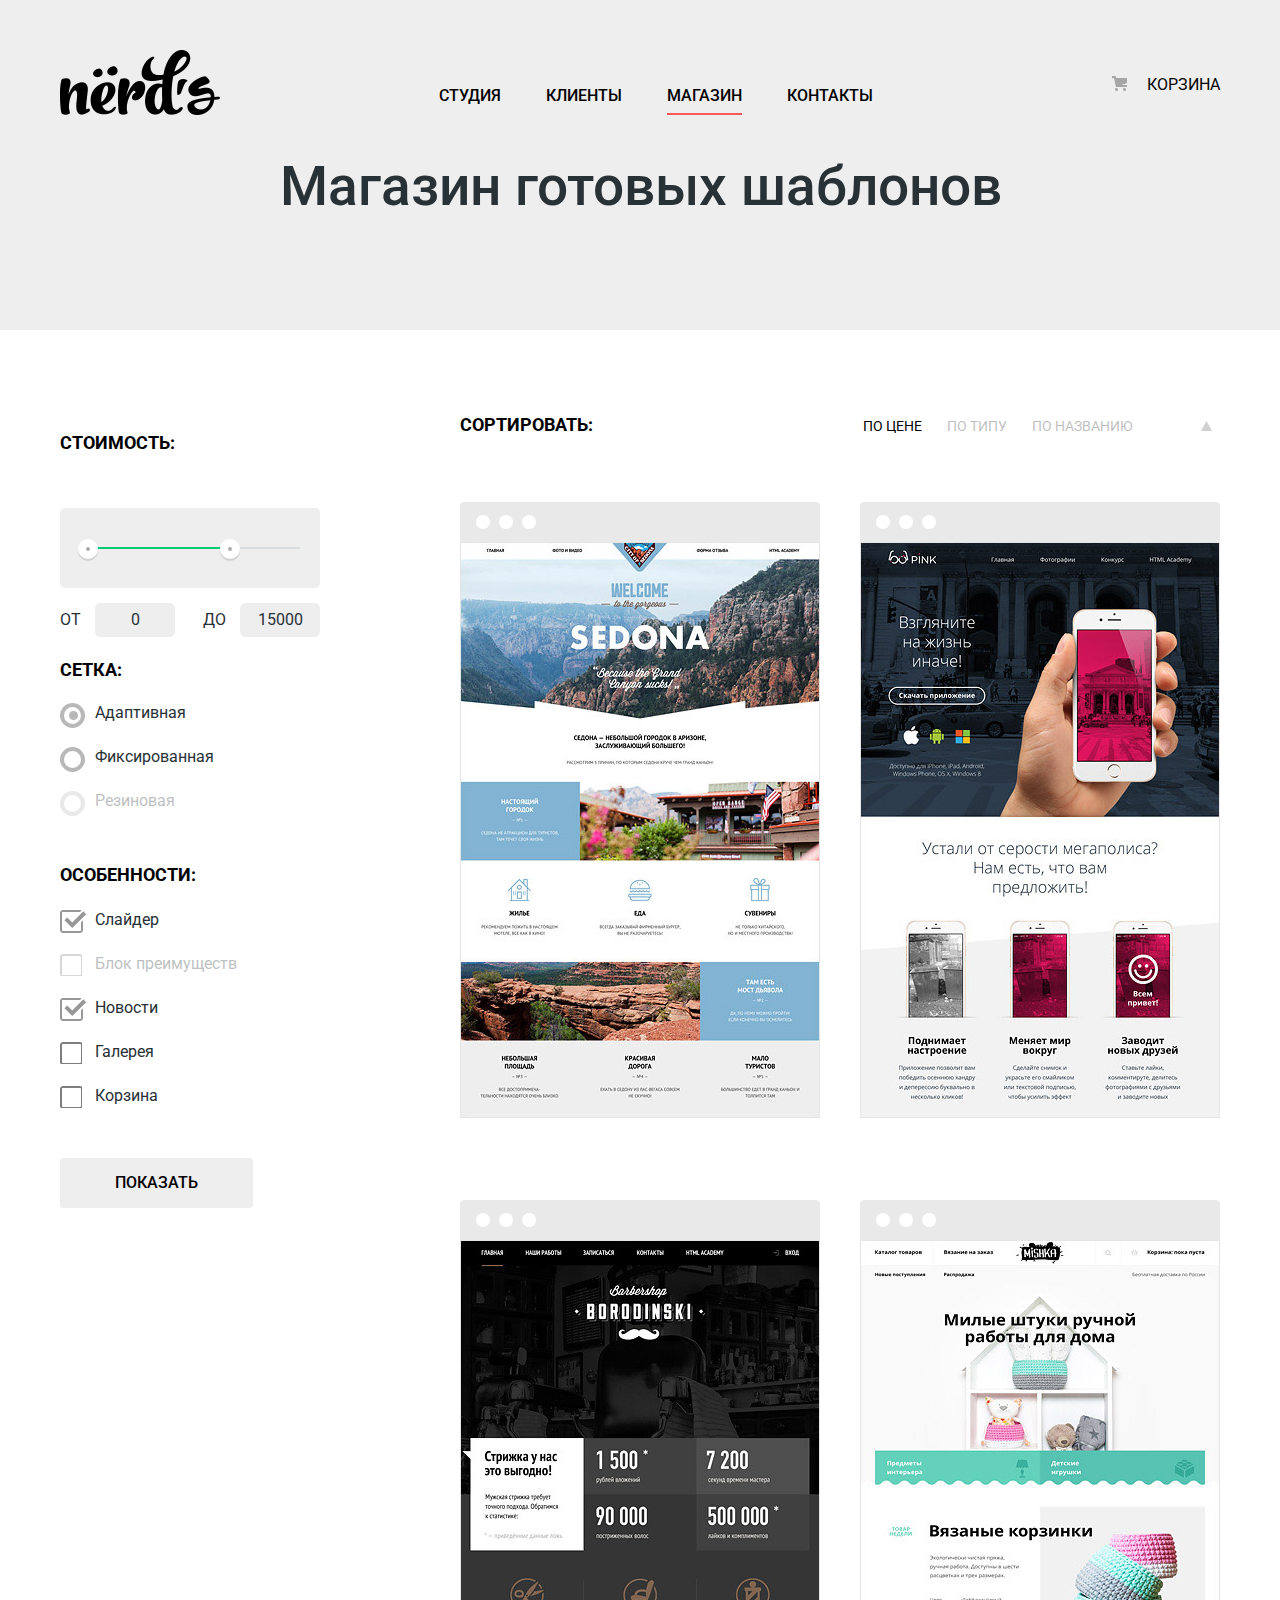
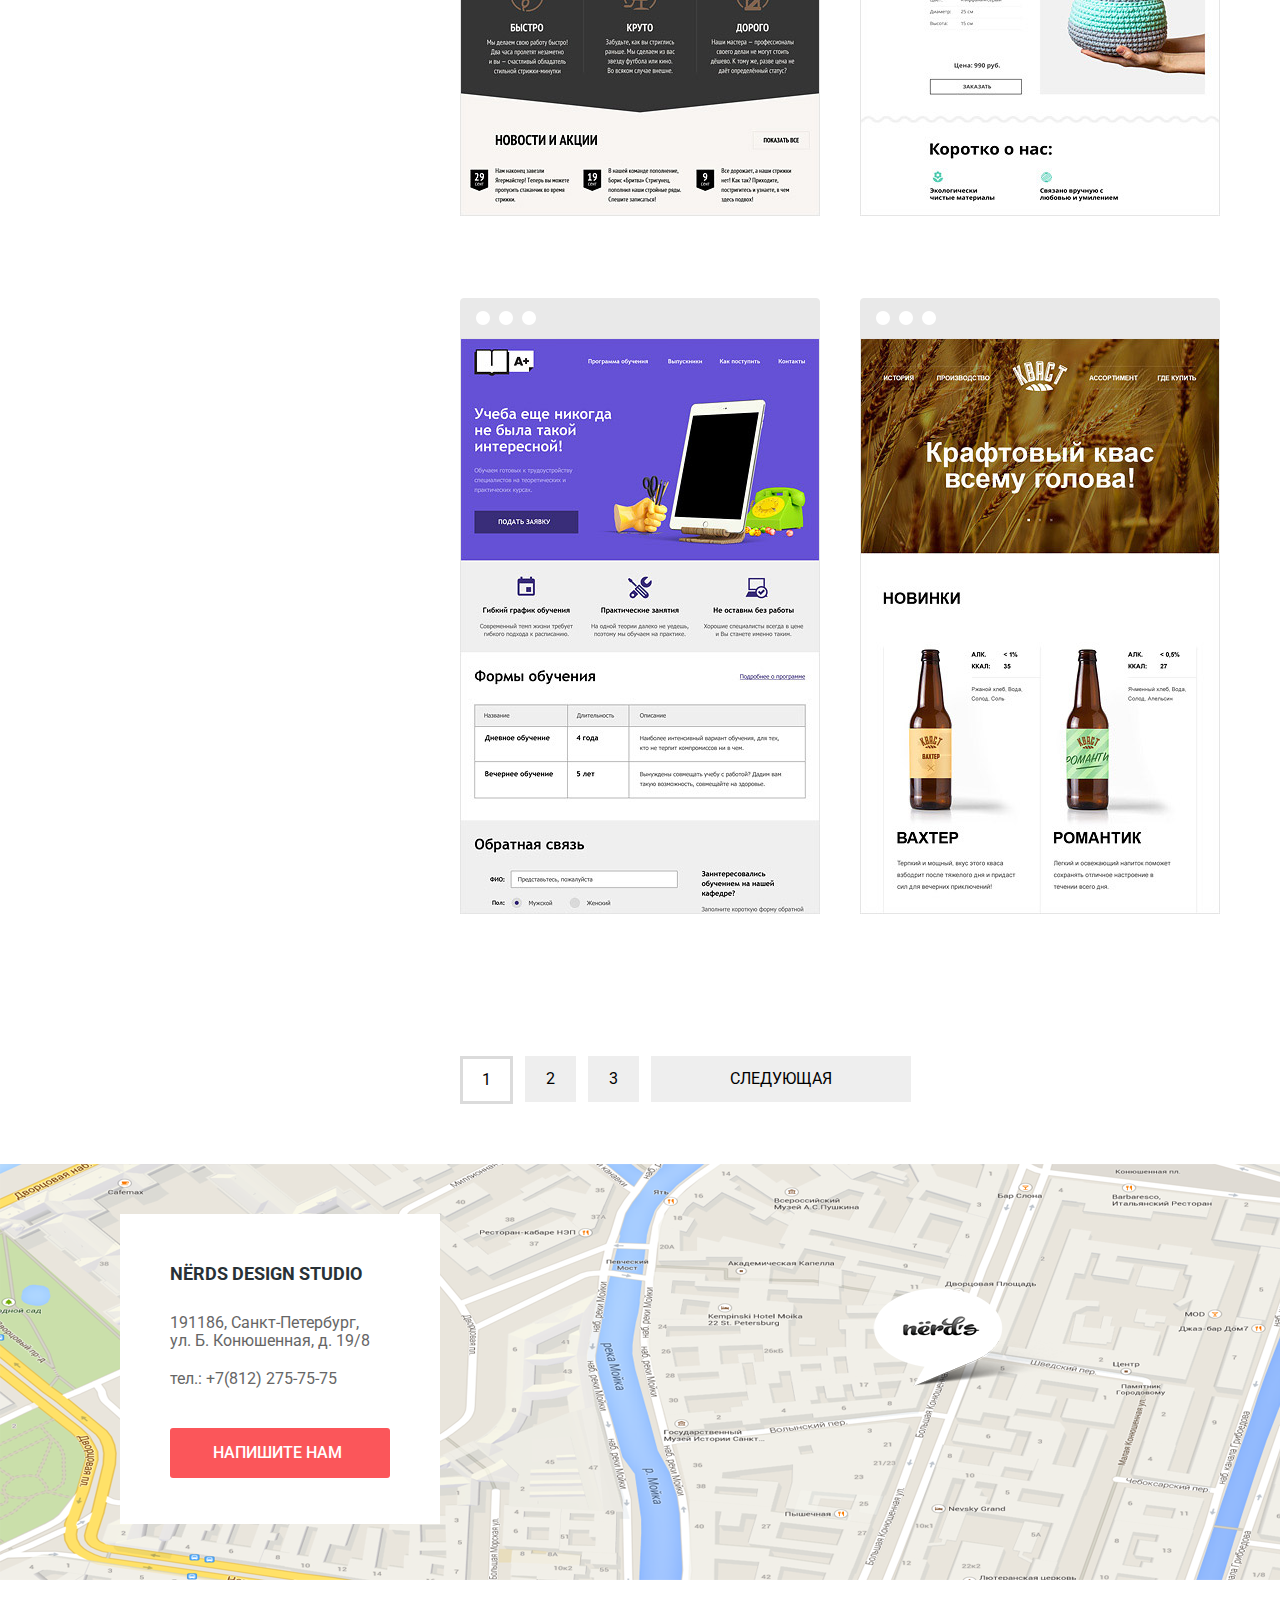
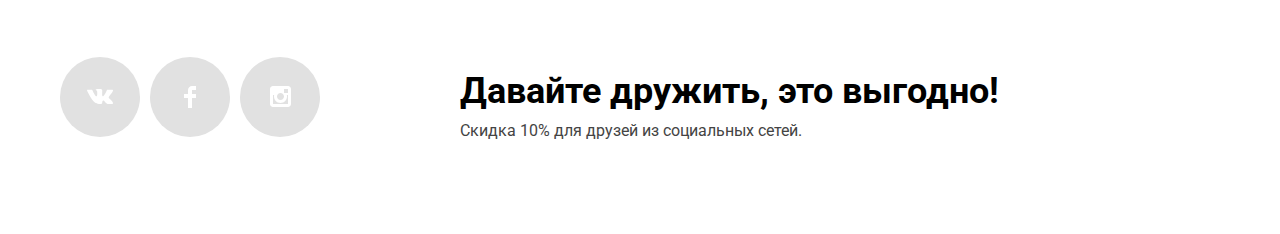
==== commit 0d985eae: "Final" ====
--- a/catalog.html
+++ b/catalog.html
@@ -2,39 +2,43 @@
 <html lang="ru">
   <head>
     <meta charset="utf-8">
-    <title>HTML Academy: Нёрдс-Каталог</title>
+    <title>Нёрдс-Магазин</title>
     <link href="https://fonts.googleapis.com/css?family=Roboto:400,700" rel="stylesheet">
     <link href="css/normalize.css" rel="stylesheet">
-    <link href="css/style.css" rel="stylesheet">
+    <link href="css/style-min.css" rel="stylesheet">
   </head>
   <body class="inner-page">
-    <header class="main-header">
-      <nav class="main-header__main-navigation">
-        <a href="index.html">
-          <img class="main-header__logo" src="img/nerds-logo.png" alt="Логотип дизайн студии Нёрдс" width="160" height="65" tabindex="1">
-        </a>
-        <ul class="main-header__site-navigation">
-          <li class="site-navigation__item">
-            <a class="site-navigation__a" href="#" tabindex="0">Студия</a>
-          </li>
-          <li class="site-navigation__item">
-            <a class="site-navigation__a" href="#" tabindex="0">Клиенты</a>
-          </li>
-          <li class="site-navigation__item">
-            <a class="site-navigation__a actual" href="catalog.html" tabindex="0">Магазин</a>
-          </li>
-          <li class="site-navigation__item">
-            <a class="site-navigation__a" href="#" tabindex="0">Контакты</a>
-          </li>
-        </ul>
-        <ul class="main-header__user-navigation">
-          <li class="user-navigation__item">
-            <a class="user-navigation__a" href="#" tabindex="0">Корзина</a>
-          </li>
-        </ul>
-      </nav>
-      <h1>Магазин готовых шаблонов</h1>
-    </header>
+    <div class="background-grey">
+      <div class="container">
+        <header class="main-header">
+          <nav class="main-header__main-navigation">
+            <a href="index.html">
+              <img class="main-header__logo" src="img/nerds-logo.png" alt="Логотип дизайн студии Нёрдс" width="160" height="65">
+            </a>
+            <ul class="main-header__site-navigation">
+              <li class="site-navigation__item">
+                <a class="site-navigation__a" href="index.html" tabindex="0">Студия</a>
+              </li>
+              <li class="site-navigation__item">
+                <a class="site-navigation__a" href="#" tabindex="0">Клиенты</a>
+              </li>
+              <li class="site-navigation__item">
+                <a class="site-navigation__a actual" href="catalog.html" tabindex="0">Магазин</a>
+              </li>
+              <li class="site-navigation__item">
+                <a class="site-navigation__a" href="#" tabindex="0">Контакты</a>
+              </li>
+            </ul>
+            <ul class="main-header__user-navigation">
+              <li class="user-navigation__item">
+                <a class="user-navigation__a" href="#" tabindex="0">Корзина</a>
+              </li>
+            </ul>
+          </nav>
+          <h1 class="inner-page__main-header__h1">Магазин готовых шаблонов</h1>
+        </header>
+      </div>
+    </div>
     <main>
       <div class="container">
         <div class="inner-page__main-wrapper">
@@ -61,7 +65,7 @@
               <ul class="filters__net-list">
                 <li class="net-list__item">
                   <!--Здесь используется инпут для того,чтобы задать состояние disabled всему элементу списка, если у вас есть свой вариант и проще, то напишите мне, пожалуйста -->
-                  <input class="visually-hidden" type="range">
+                  <input class="visually-hidden" type="checkbox" tabindex="-1">
                   <label class="checkbox">
                     <input class="visually-hidden" type="radio" name="grid" value="adaptive" checked="checked">
                     <span class="checkbox-indicator"></span>
@@ -70,7 +74,7 @@
                 </li>
                 <li class="net-list__item">
                   <!--Здесь используется инпут для того,чтобы задать состояние disabled всему элементу списка, если у вас есть свой вариант и проще, то напишите мне, пожалуйста -->
-                  <input class="visually-hidden" type="range">
+                  <input class="visually-hidden" type="checkbox" tabindex="-1">
                   <label class="checkbox">
                     <input class="visually-hidden" type="radio" name="grid" value="fix">
                     <span class="checkbox-indicator"></span>
@@ -79,7 +83,7 @@
                 </li>
                 <li class="net-list__item">
                   <!--Здесь используется инпут для того,чтобы задать состояние disabled всему элементу списка, если у вас есть свой вариант и проще, то напишите мне, пожалуйста -->
-                  <input class="visually-hidden" type="range" disabled="disabled">
+                  <input class="visually-hidden" type="checkbox" tabindex="-1" disabled="disabled">
                   <label class="checkbox">
                     <input class="visually-hidden" type="radio" name="grid" value="rubber" disabled="disabled">
                     <span class="checkbox-indicator"></span>
@@ -91,7 +95,7 @@
               <ul class="filters__especially-list">
                 <li class="especially-list__item">
                   <!--Здесь используется инпут для того,чтобы задать состояние disabled всему элементу списка, если у вас есть свой вариант и проще, то напишите мне, пожалуйста -->
-                  <input class="visually-hidden" type="range">
+                  <input class="visually-hidden" type="checkbox" tabindex="-1">
                   <label class="checkbox">
                     <input class="visually-hidden" type="checkbox" name="slider" checked="checked">
                     <span class="checkbox-indicator"></span>
@@ -100,7 +104,7 @@
                 </li>
                 <li class="especially-list__item">
                   <!--Здесь используется инпут для того,чтобы задать состояние disabled всему элементу списка, если у вас есть свой вариант и проще, то напишите мне, пожалуйста -->
-                  <input class="visually-hidden" type="range" disabled="disabled">
+                  <input class="visually-hidden" type="checkbox" tabindex="-1" disabled="disabled">
                   <label class="checkbox">
                     <input class="visually-hidden" type="checkbox" name="advantage" disabled="disabled">
                     <span class="checkbox-indicator"></span>
@@ -109,7 +113,7 @@
                 </li>
                 <li class="especially-list__item">
                   <!--Здесь используется инпут для того,чтобы задать состояние disabled всему элементу списка, если у вас есть свой вариант и проще, то напишите мне, пожалуйста -->
-                  <input class="visually-hidden" type="range">
+                  <input class="visually-hidden" type="checkbox" tabindex="-1">
                   <label class="checkbox">
                     <input class="visually-hidden" type="checkbox" name="news" checked="checked">
                     <span class="checkbox-indicator"></span>
@@ -118,7 +122,7 @@
                 </li>
                 <li class="especially-list__item">
                   <!--Здесь используется инпут для того,чтобы задать состояние disabled всему элементу списка, если у вас есть свой вариант и проще, то напишите мне, пожалуйста -->
-                  <input class="visually-hidden" type="range">
+                  <input class="visually-hidden" type="checkbox" tabindex="-1">
                   <label class="checkbox">
                     <input class="visually-hidden" type="checkbox" name="gallery">
                     <span class="checkbox-indicator"></span>
@@ -127,7 +131,7 @@
                 </li>
                 <li class="especially-list__item">
                   <!--Здесь используется инпут для того,чтобы задать состояние disabled всему элементу списка, если у вас есть свой вариант и проще, то напишите мне, пожалуйста -->
-                  <input class="visually-hidden" type="range">
+                  <input class="visually-hidden" type="checkbox" tabindex="-1">
                   <label class="checkbox">
                     <input class="visually-hidden" type="checkbox" name="bucket">
                     <span class="checkbox-indicator"></span>
@@ -150,7 +154,7 @@
                 </svg>
               </a>
               <a class="ascendingly" href="#" aria-label="Сортировать продукты по возрастающей цене">
-                <svg version="1.1" id="Layer_1" xmlns="http://www.w3.org/2000/svg" xmlns:xlink="http://www.w3.org/1999/xlink" x="0px" y="0px" width="11px" height="10px" viewbox="0 0 11 10" enable-background="new 0 0 11 10" xml:space="preserve">
+                <svg version="1.1" xmlns="http://www.w3.org/2000/svg" xmlns:xlink="http://www.w3.org/1999/xlink" x="0px" y="0px" width="11px" height="10px" viewbox="0 0 11 10" enable-background="new 0 0 11 10" xml:space="preserve">
                   <polygon fill="#231F20" points="5.5,0 0,10 11,10 "/>
                 </svg>
               </a>
@@ -248,9 +252,8 @@
       </div>
     </main>
     <footer class="main-footer">
-      <img class="main-footer__map" src="img/map-min.jpg" alt="191186, Санкт-Петербург, ул. Б. Конюшенная, д. 19/8 тел.: +7(812) 275-75-75" width="1440px" height="416px">
+      <iframe class="main-footer__map" src="https://yandex.ru/map-widget/v1/-/CBuuR-sj1C" width="1440" height="416"></iframe>
       <div class="container">
-        <div class="main-footer__map-marker"></div>
         <section class="main-footer__address">
           <h3 class="visually-hidden">Контактная информация</h3>
           <span class="main-footer__address-title">Nёrds design studio</span>
@@ -259,26 +262,26 @@
             ул. Б. Конюшенная, д. 19/8<br>
             <span class="main-footer__address-phone">тел.: +7(812) 275-75-75</span>
           </p>
-          <a class="main-footer__address-btn btn" tabindex="0">Напишите нам</a>
+          <a class="main-footer__address-btn btn" href="writeus.html" tabindex="0">Напишите нам</a>
         </section>
         <div class="main-footer__wrapper">
           <ul class="main-footer__social-list">
             <li class="social-list-item">
               <a class="social-button vk" href="https://www.vk.com">
                 <span class="visually-hidden">Мы в Вконтакте</span>
-                <svg version="1.1" id="Layer_1" xmlns="http://www.w3.org/2000/svg" xmlns:xlink="http://www.w3.org/1999/xlink" x="0px" y="0px" width="26px" height="15px" viewbox="0 0 26 15" enable-background="new 0 0 26 15" xml:space="preserve">
+                <svg version="1.1" xmlns="http://www.w3.org/2000/svg" xmlns:xlink="http://www.w3.org/1999/xlink" x="0px" y="0px" width="26px" height="15px" viewbox="0 0 26 15" enable-background="new 0 0 26 15" xml:space="preserve">
                   <path
                     fill="#FFFFFF"
                     d="M16.138,11.51c0.956-0.309,2.18,2.04,3.483,2.939c0.978,0.681,1.727,0.534,1.727,0.534l3.473-0.05
-                  	c0,0,1.815-0.112,0.957-1.554c-0.071-0.12-0.503-1.069-2.585-3.022c-2.177-2.043-1.882-1.712,0.739-5.244
-                  	c1.597-2.153,2.236-3.468,2.036-4.028c-0.192-0.539-1.365-0.399-1.365-0.399L20.69,0.713c-0.381,0.001-0.704,0.119-0.851,0.515
-                  	c-0.003,0.004-0.621,1.666-1.445,3.079c-1.741,2.989-2.436,3.148-2.724,2.961c-0.661-0.433-0.494-1.737-0.494-2.664
-                  	c0-2.897,0.432-4.105-0.846-4.417c-0.427-0.104-0.739-0.172-1.828-0.182c-1.392-0.021-2.574,0-3.244,0.329
-                  	c-0.445,0.223-0.786,0.712-0.579,0.74c0.26,0.035,0.843,0.16,1.155,0.586c0.401,0.552,0.389,1.789,0.389,1.789
-                  	s0.229,3.411-0.54,3.834c-0.528,0.29-1.25-0.302-2.803-3.016C6.087,2.879,5.488,1.345,5.488,1.345S5.372,1.06,5.162,0.904
-                  	C4.912,0.719,4.562,0.66,4.562,0.66L0.848,0.684c0,0-0.558,0.016-0.763,0.262C-0.097,1.164,0.07,1.614,0.07,1.614
-                  	s2.909,6.881,6.203,10.347c3.02,3.182,6.452,2.971,6.452,2.971h1.555c0,0,0.469-0.054,0.709-0.312
-                  	c0.224-0.24,0.214-0.691,0.214-0.691S15.172,11.82,16.138,11.51z"/>
+                	c0,0,1.815-0.112,0.957-1.554c-0.071-0.12-0.503-1.069-2.585-3.022c-2.177-2.043-1.882-1.712,0.739-5.244
+                	c1.597-2.153,2.236-3.468,2.036-4.028c-0.192-0.539-1.365-0.399-1.365-0.399L20.69,0.713c-0.381,0.001-0.704,0.119-0.851,0.515
+                	c-0.003,0.004-0.621,1.666-1.445,3.079c-1.741,2.989-2.436,3.148-2.724,2.961c-0.661-0.433-0.494-1.737-0.494-2.664
+                	c0-2.897,0.432-4.105-0.846-4.417c-0.427-0.104-0.739-0.172-1.828-0.182c-1.392-0.021-2.574,0-3.244,0.329
+                	c-0.445,0.223-0.786,0.712-0.579,0.74c0.26,0.035,0.843,0.16,1.155,0.586c0.401,0.552,0.389,1.789,0.389,1.789
+                	s0.229,3.411-0.54,3.834c-0.528,0.29-1.25-0.302-2.803-3.016C6.087,2.879,5.488,1.345,5.488,1.345S5.372,1.06,5.162,0.904
+                	C4.912,0.719,4.562,0.66,4.562,0.66L0.848,0.684c0,0-0.558,0.016-0.763,0.262C-0.097,1.164,0.07,1.614,0.07,1.614
+                	s2.909,6.881,6.203,10.347c3.02,3.182,6.452,2.971,6.452,2.971h1.555c0,0,0.469-0.054,0.709-0.312
+                	c0.224-0.24,0.214-0.691,0.214-0.691S15.172,11.82,16.138,11.51z"/>
                 </svg>
               </a>
             </li>
@@ -299,48 +302,35 @@
               </a>
             </li>
           </ul>
+
           <p class="main-footer__text">
             <span class="main-footer__tagline">Давайте дружить, это выгодно!</span><br>
             <span class="main-footer__sale">Скидка 10% для друзей из социальных сетей.</span>
           </p>
         </div>
-      </footer>
-      <section class="modal modal-feedback">
-          <h3 class="modal__title">Напишите нам:</h3>
-          <form class="modal__form" action="https://echo.htmlacademy.ru" method="get">
-            <p>
-              <label for="name-field">Ваше имя:</label>
-              <input class="modal__input" name="name" id="name-field" placeholder="Имя Фамилия" autocomplete="on">
-            </p>
-            <p>
-              <label for="email-field">Ваш e-mail:</label>
-              <input class="modal__input" type="email" name="email" id="email-field" placeholder="email@example.com" autocomplete="on">
-            </p>
-            <p>
-              <label for="text-field">Текст письма:</label>
-              <textarea id="text-field" placeholder="В свободной форме"></textarea>
-            </p>
-            <button class="modal__btn btn">Отправить</button>
-            <button class="modal__close" type="button">Закрыть</button>
-          </form>
-      </section>
-    </div>
-    <script>
-      var link = document.querySelector(".main-footer__address-btn");
-      var popup = document.querySelector(".modal");
-      var close = document.querySelector(".modal__close");
-      var login = popup.querySelector(".modal__input");
-
-      link.addEventListener("click", function (evt) {
-        evt.preventDefault();
-        popup.classList.add("modal-show");
-        login.focus();
-      });
-
-      close.addEventListener("click", function (evt) {
-        evt.preventDefault();
-        popup.classList.remove("modal-show");
-      });
-    </script>
+      </div>
+    </footer>
+    <!--Модальное окно
+    ================================================================================================================================================================================================================================================================================================================================================================================================================-->
+    <section class="modal modal-feedback">
+      <h3 class="modal__title">Напишите нам:</h3>
+      <form class="modal__form" action="https://echo.htmlacademy.ru" method="get">
+        <p>
+          <label class="modal__label" for="name-field">Ваше имя:</label>
+          <input class="modal__login" name="name" id="name-field" placeholder="Имя Фамилия" autocomplete="on">
+        </p>
+        <p>
+          <label class="modal__label" for="email-field">Ваш e-mail:</label>
+          <input class="modal__email" type="email" name="email" id="email-field" placeholder="email@example.com" autocomplete="on">
+        </p>
+        <p>
+          <label class="modal__label" for="text-field">Текст письма:</label>
+          <textarea id="text-field" placeholder="В свободной форме"></textarea>
+        </p>
+        <button class="modal__btn btn">Отправить</button>
+      </form>
+        <button class="modal__close" type="button" aria-label="Закрыть модальное окно">Закрыть</button>
+    </section>
+    <script src="js/script-min.js"></script>
   </body>
 </html>
--- a/css/style-min.css
+++ b/css/style-min.css
@@ -0,0 +1 @@
+body{min-width:1200px;margin:0;padding:0;font-family:'Roboto',Tahoma,sans-serif;font-size:16px;line-height:24px;font-weight:400;color:#283136;background-color:#fff;-webkit-box-sizing:border-box;box-sizing:border-box}*,*::before,*::after{-webkit-box-sizing:inherit;box-sizing:inherit}a{text-decoration:none}img{max-width:100%;height:auto}.visually-hidden:not(:focus):not(:active),input[type="checkbox"].visually-hidden,input[type="radio"].visually-hidden{position:absolute;width:1px;height:1px;margin:-1px;border:0;padding:0;white-space:nowrap;-webkit-clip-path:inset(100%);clip-path:inset(100%);clip:rect(0 0 0 0);overflow:hidden}.container{width:1200px;margin:0 auto;padding:0 20px}.background-grey{width:100%;background-color:#eee}.main-header{margin-bottom:80px;background-color:#eee}.main-header__main-navigation{display:-webkit-box;display:-ms-flexbox;display:flex;-webkit-box-pack:justify;-ms-flex-pack:justify;justify-content:space-between;padding:0;padding-top:50px;background-color:transparent}.main-header__logo{width:160px;height:65px}.main-header__logo:hover{opacity:.8}.main-header__logo:active{opacity:.3}.main-header__site-navigation{display:-webkit-box;display:-ms-flexbox;display:flex;-ms-flex-wrap:wrap;flex-wrap:wrap;-webkit-box-align:center;-ms-flex-align:center;align-items:center;margin:0;padding:0;padding-top:20px;width:440px;line-height:30px;font-weight:500;color:#000;text-transform:uppercase}.main-header__site-navigation li{margin-right:45px}.main-header__site-navigation li:nth-child(4n){margin-right:0}.main-header__site-navigation li:last-child{margin-right:0}.site-navigation__a{position:relative;padding-bottom:15px}.actual::after{content:"";position:absolute;top:27px;left:0;width:100%;height:2px;background-color:#fb565a}.main-header__user-navigation{display:-webkit-box;display:-ms-flexbox;display:flex;-webkit-box-pack:end;-ms-flex-pack:end;justify-content:flex-end;max-width:160px;margin:0;padding:0;padding-top:20px}.user-navigation__a{position:relative;padding-left:50px}.user-navigation__a::before{content:"";position:absolute;top:1px;left:15px;min-width:15px;min-height:15px;background-image:url(../img/cart-icon.svg);background-image:url(../img/cart-icon.png);background-repeat:no-repeat,no-repeat}.main-header__site-navigation,.main-header__user-navigation{list-style:none}.user-navigation__a{line-height:30px;color:#000;text-transform:uppercase}.main-header__site-navigation a,.main-header__user-navigation a{color:#000}.main-header__site-navigation a:hover,.main-header__site-navigation a:focus,.main-header__user-navigation a:hover,.main-header__user-navigation a:focus{color:#fb565a}.main-header__site-navigation a:active,.main-header__user-navigation a:active{color:#bebebe}.slider{position:relative}.slider-controls{position:absolute;left:48%;bottom:55px;z-index:100;min-width:88px;height:18px;font-size:0;-webkit-transform:translateX(-50%);-ms-transform:translateX(-50%);transform:translateX(-50%)}.slider-controls label{position:relative;display:inline-block;width:18px;height:18px;margin-right:18px;padding:8px;border-radius:50%;cursor:pointer}.slider-controls label:last-child{margin-right:0}.slider-controls label::after{content:"";position:absolute;top:0;left:0;z-index:1;width:18px;height:18px;background:#fff;border-radius:50%}.slider-controls .active::before{content:"";position:absolute;left:50%;top:50%;z-index:2;width:8px;height:8px;margin:-4px;background-color:inherit;border:2px solid #c1c1c1;border-radius:50%}.slider-list{margin:0;padding:0;list-style:none}.slider-list__item{display:none;padding:80px 0 80px 0}.slider-list__item:nth-child(1){display:block}.slider-list__item:nth-child(1){background-image:url(../img/slide1.png);background-repeat:no-repeat;background-position:93% 18px}.slider-list__item:nth-child(2){background-image:url(../img/slide2.png);background-repeat:no-repeat;background-position:100% 0}.slider-list__item:nth-child(3){background-image:url(../img/slide3.png);background-repeat:no-repeat;background-position:100% 20px}.slider-list__item h3{max-width:600px;margin:0;margin-bottom:27px;font-size:55px;line-height:55px;font-weight:500}.slider-list__item p{max-width:360px;margin:0;margin-bottom:40px}.btn{padding:16px 55px;line-height:18px;font-weight:500;color:#fff;text-transform:uppercase;background-color:#fb565a;border-radius:3px;cursor:pointer}.btn:hover{background-color:#e74246}.btn:active{background-color:#d7373b;-webkit-box-shadow:0 3px rgba(0,0,0,.1) inset;box-shadow:0 3px rgba(0,0,0,.1) inset;color:#e37376}.slider-list__item-btn{max-width:240px}.offers__list-btn{min-width:160px}.offers__list-item:nth-child(2) a{background-color:#00ca74}.offers__list-item:nth-child(2) a:hover{background-color:#00bc6c}.offers__list-item:nth-child(2) a:active{background-color:#00aa62;color:#37bc83}.offers__list-item:nth-child(3) a{background-color:#efc84a}.offers__list-item:nth-child(3) a:hover{background-color:#eab534}.offers__list-item:nth-child(3) a:active{background-color:#e5a722;color:#ebba52}.filters__btn{color:#000;background-color:#eee;border:none}.filters__btn:hover{color:#000;background-color:#dfdfdf}.filters__btn:active{background-color:#d5d5d5;color:rgba(0,0,0,.3);-webkit-box-shadow:inset 3px 3px 0 0 #000101;box-shadow:inset 3px 3px 0 0 #000101}.offers{min-height:430px;border-bottom:2px solid #eee}.offers__list{display:-webkit-box;display:-ms-flexbox;display:flex;-webkit-box-pack:justify;-ms-flex-pack:justify;justify-content:space-between;margin:0;padding:0;width:1100px;min-height:350px;list-style:none}.offers__list-item{width:300px}.offers__list-item img{margin-bottom:25px}.offers__list h3{margin:0 auto;font-size:24px;line-height:30px;font-weight:700;color:#000}.offers__list-item p{width:255px;margin-bottom:35px}.about-us{display:-webkit-box;display:-ms-flexbox;display:flex;-webkit-box-pack:justify;-ms-flex-pack:justify;justify-content:space-between;min-height:525px;padding-bottom:75px;border-bottom:2px solid #eee}.about-us__delimiter-1{width:660px}.about-us__delimiter-2{width:360px}.about-us__title{display:inline-block;margin-top:80px;margin-bottom:20px;vertical-align:top;font-size:45px;line-height:45px;font-weight:500;color:#000}.about-us__delimiter-1 .about-us__p{margin-bottom:40px}.about-us__list{list-style:none}.about-us__list-item::before{content:"";position:absolute;top:10px;left:-36px;width:25px;height:2px;background-color:#fb565a}.about-us__list-item{position:relative;margin-top:30px}.about-us__title-ul{display:inline-block;margin-bottom:20px;vertical-align:top;text-transform:uppercase}.about-us__text{display:inline-block;margin-bottom:70px;vertical-align:top;color:#000;text-transform:uppercase}.about-us__img{margin-bottom:20px;margin-top:40px}.indicators__numeric{font-size:45px;line-height:45px;font-weight:700;color:#000}.indicators__percent{font-size:25px;line-height:45px;vertical-align:30%}.indicators__data{padding-bottom:25px}.clientage{min-height:182px;margin-bottom:80px;border-bottom:2px solid #eee}.clientage__list{display:-webkit-box;display:-ms-flexbox;display:flex;-ms-flex-wrap:wrap;flex-wrap:wrap;margin:0 auto;padding:60px 0 30px 0;list-style:none}.clientage__list-item{position:relative;width:260px;min-height:95px;margin-right:40px;margin-bottom:30px;text-align:center}.clientage__list-item::after{content:"";position:absolute;top:10px;right:-19px;width:2px;height:52px;background-color:#eee}.clientage__list-item:nth-child(4n){margin-right:0}.clientage__list-item:nth-child(4n)::after,.clientage__list-item:last-child::after{display:none}.clientage__list-item-logo1,.clientage__list-item-logo2,.clientage__list-item-logo3,.clientage__list-item-logo4{opacity:.25}.clientage__list-item-logo1:hover,.clientage__list-item-logo2:hover,.clientage__list-item-logo3:hover,.clientage__list-item-logo4:hover{opacity:1}.clientage__list-item-logo1:focus,.clientage__list-item-logo2:focus,.clientage__list-item-logo3:focus,.clientage__list-item-logo4:focus{opacity:1}.clientage__list-item-logo1:active,.clientage__list-item-logo2:active,.clientage__list-item-logo3:active,.clientage__list-item-logo4:active{opacity:.25}.main-footer{position:relative}.main-footer__map{width:100%;min-height:416px;margin-bottom:70px;border:0;background-image:url(../img/pin-and-map.png);background-repeat:no-repeat}.main-footer__address{position:absolute;top:50px;left:0;display:-webkit-box;display:-ms-flexbox;display:flex;-webkit-box-orient:vertical;-webkit-box-direction:normal;-ms-flex-direction:column;flex-direction:column;width:320px;min-height:310px;padding:45px 50px;margin-left:120px;background-color:#fff}.main-footer__address-title{display:inline-block;margin-bottom:25px;vertical-align:top;font-size:18px;line-height:30px;font-weight:700;text-transform:uppercase}.main-footer__address-text{margin:0;padding:0;line-height:18px;color:#666}.main-footer__address-phone{display:inline-block;margin-top:20px;margin-bottom:40px;vertical-align:top}.main-footer__address-btn{padding:16px 43px;min-width:220px;text-transform:uppercase}.main-footer__social-list{display:-webkit-box;display:-ms-flexbox;display:flex;-webkit-box-pack:justify;-ms-flex-pack:justify;justify-content:space-between;width:260px;padding:0;margin:0;margin-right:140px;min-height:80px;list-style:none}.social-button{display:-webkit-box;display:-ms-flexbox;display:flex;-ms-flex-wrap:wrap;flex-wrap:wrap;-webkit-box-pack:center;-ms-flex-pack:center;justify-content:center;-webkit-box-align:center;-ms-flex-align:center;align-items:center;width:80px;min-height:80px;border-radius:50%;background-color:#e1e1e1}.social-button:last-child{margin-right:0}.social-button:hover,.socail-button:focus{background-color:#e74246}.social-button:active{background-color:#d7373b}.social-button:active path{fill:#e37376}.main-footer__wrapper{display:-webkit-box;display:-ms-flexbox;display:flex;margin-bottom:75px}.main-footer__tagline{display:inline-block;margin-bottom:10px;vertical-align:top;font-size:36px;line-height:36px;font-weight:700;color:#000}.main-footer__sale{line-height:22px;color:#444}@-webkit-keyframes bounce{0%{-webkit-transform:rotateY(45deg);transform:rotateY(45deg)}100%{-webkit-transform:translateY(0);transform:translateY(0)}}@keyframes bounce{0%{-webkit-transform:rotateY(45deg);transform:rotateY(45deg)}100%{-webkit-transform:translateY(0);transform:translateY(0)}}@-webkit-keyframes shake{0%,100%{-webkit-transform:translateX(0);transform:translateX(0)}10%,30%,50%,70%,90%{-webkit-transform:translateX(-10px);transform:translateX(-10px)}20%,40%,60%,80%{-webkit-transform:translateX(10px);transform:translateX(10px)}}@keyframes shake{0%,100%{-webkit-transform:translateX(0);transform:translateX(0)}10%,30%,50%,70%,90%{-webkit-transform:translateX(-10px);transform:translateX(-10px)}20%,40%,60%,80%{-webkit-transform:translateX(10px);transform:translateX(10px)}}.modal{display:-webkit-box;display:-ms-flexbox;display:flex;-ms-flex-wrap:wrap;flex-wrap:wrap;width:960px;min-height:590px;padding:75px 100px;margin-left:-480px;background-color:#fff;-webkit-box-shadow:20px 20px 40px 0 rgba(0,1,1,.5);box-shadow:20px 20px 40px 0 rgba(0,1,1,.5)}.modal-feedback{position:fixed;top:125px;left:50%;display:none}.modal-show{display:block;-webkit-animation:bounce 0.5s;animation:bounce 0.5s}.modal-error{-webkit-animation:shake 0.5s;animation:shake 0.5s}.modal__form{display:-webkit-box;display:-ms-flexbox;display:flex;-ms-flex-wrap:wrap;flex-wrap:wrap;-webkit-box-pack:justify;-ms-flex-pack:justify;justify-content:space-between}.modal__title{display:block;width:100%;margin:0;margin-bottom:50px;font-size:45px;line-height:45px;font-weight:500;color:#000}.modal__form p{width:360px;margin:0;margin-bottom:35px;line-height:18px;font-weight:700;color:#000}.modal__form p:nth-child(3){width:100%}.modal__label{display:inline-block;margin-bottom:10px}.modal input{width:360px;min-height:50px;padding:17px 16px}.modal textarea{width:760px;min-height:120px;padding:15px}.modal input,.modal textarea{border:2px solid #d7dcde}.modal input:hover,.modal textarea:hover{border:2px solid #b4b9bb}.modal input:focus,.modal textarea:focus{border:2px solid #000}.modal input,.modal textarea{outline:0}.modal__input:invalid{border:2px solid #e74246}.modal__btn{width:260px;min-height:50px;border:0}.modal__close{position:absolute;top:78px;right:90px;width:21px;height:21px;font-size:0;background-color:transparent;border:0;cursor:pointer}.modal__close::before,.modal__close::after{content:"";position:absolute;top:9px;right:0;width:19px;height:3px;background-color:#fecccd}.modal__close::before{-webkit-transform:rotate(45deg);-ms-transform:rotate(45deg);transform:rotate(45deg)}.modal__close::after{-webkit-transform:rotate(-45deg);-ms-transform:rotate(-45deg);transform:rotate(-45deg)}.modal__close:hover::before,.modal__close:hover::after{background-color:#fb565a}.modal__close:active::before,.modal__close:active::after{background-color:#fee}.inner-page .main-header__main-navigation{padding-top:50px}.inner-page__main-header__h1{display:block;width:750px;margin-left:220px;padding-bottom:116px;font-size:55px;line-height:55px;font-weight:500}.inner-page__main-wrapper{display:-webkit-box;display:-ms-flexbox;display:flex}.filters{width:260px;margin-right:140px}.filters__range-filter{width:260px;margin-top:50px}.range-controls{position:relative;min-height:80px;margin-bottom:15px;padding-top:39px;padding-left:20px;padding-right:20px;background-color:#eee;border-radius:5px}.range-controls .scale{height:2px;background-color:#d7dcde}.range-controls .bar{width:70%;height:2px;background:#00ca74}.range-controls .toggle{position:absolute;top:31px;left:0;width:4px;height:4px;padding:0;background-color:#ababab;border:8px solid #fff;-webkit-box-shadow:0 2px 1px 0 #cfcfcf;box-shadow:0 2px 1px 0 #cfcfcf;border-radius:50%;-webkit-box-sizing:content-box;box-sizing:content-box;cursor:pointer}.range-controls .toggle-min{left:18px}.range-controls .toggle-max{left:160px}.price-controls{font-size:0}.price-controls label{display:inline-block;min-width:50%;vertical-align:top;font-size:16px;text-transform:uppercase}.price-controls input{width:80px;padding:8px 15px;margin-left:10px;font-family:Roboto,Arial,sans-serif;font-size:16px;text-align:center;color:#283136;border:none;border-radius:5px;background-color:#eee}.price-controls .max-price{text-align:right}.checkbox{position:relative;padding-left:35px;cursor:pointer}.net-list__item label{display:inline-block;vertical-align:top}.adaptive:hover,.fix:hover,.rubber:hover{color:#000}.checkbox input[type="radio"] + .checkbox-indicator{position:absolute;top:0;left:0;width:25px;height:25px;border:4px solid #b8b8b8;border-radius:50%}.checkbox input[type="checkbox"] + .checkbox-indicator{position:absolute;top:0;left:0;width:22px;height:22px;background-image:url(../img/checkbox-off.svg);opacity:.5}.checkbox input[type="radio"]:focus + .checkbox-indicator,.checkbox input[type="checkbox"]:focus + .checkbox-indicator{border-color:#4d4d4d;outline:thin dotted;outline:5px auto -webkit-focus-ring-color}.checkbox input[type="radio"]:hover + .checkbox-indicator{border-color:#4d4d4d}.checkbox input[type="radio"]:checked + .checkbox-indicator::before{content:"";position:absolute;top:4px;left:4.5px;width:9px;height:9px;background-color:#b8b8b8;border-radius:50%}.checkbox input[type="radio"]:focus + .checkbox-indicator::before{content:"";position:absolute;top:4px;left:4.5px;width:9px;height:9px;background-color:#4d4d4d;border-radius:50%}.checkbox input[type="radio"]:checked:hover + .checkbox-indicator::before{content:"";position:absolute;top:4px;left:4.5px;width:9px;height:9px;background-color:#4d4d4d;border-radius:50%}.net-list__item input[type="checkbox"]:disabled + label,.especially-list__item input[type="checkbox"]:disabled + label{opacity:.3}.checkbox input[type="checkbox"]:checked + .checkbox-indicator{position:absolute;top:0;left:0;width:27px;height:27px;background-image:url(../img/checkbox-on.svg);background-repeat:no-repeat;opacity:.4}.checkbox input[type="checkbox"]:hover + .checkbox-indicator{opacity:1}.filters__price,.filters__net,.filters__especially{font-size:18px;line-height:30px;font-weight:700;color:#000;text-transform:uppercase}.filters__net-list,.filters__especially-list{margin:0;padding:0;list-style:none}.filters__net-list{margin-bottom:45px}.net-list__item,.especially-list__item{margin-bottom:20px}.filters__especially-list{margin-bottom:50px}.filters label{line-height:20px}.filters__btn{line-height:18px;font-weight:500;color:#000;text-transform:uppercase}.sorting-wrapper{display:-webkit-box;display:-ms-flexbox;display:flex;-webkit-box-align:baseline;-ms-flex-align:baseline;align-items:baseline;width:760px;margin-bottom:62px;text-transform:uppercase}.sorting-wrapper p{margin:0}.sorting{font-size:18px;line-height:30px;font-weight:700;color:#000}.by-price,.by-type,.by-name{opacity:.3;font-size:14px;line-height:18px;color:#000;cursor:pointer}.by-type,.by-name{opacity:.25}.by-price:hover,.by-price:focus,.by-type:hover,.by-type:focus,.by-name:hover,.by-name:focus{opacity:.6}.by-price:active,.by-type:active,.by-name:active{opacity:1}.by-price{margin-left:270px;margin-right:25px}.by-type{margin-right:25px}.by-name{position:relative;margin-right:45px}.sorting-wrapper .current{opacity:1}.descendingly,.ascendingly{display:block;width:11px;height:10px}.descendingly{margin-right:12px}.descendingly svg{padding-bottom:11px;-webkit-transform:rotate(180deg);-ms-transform:rotate(180deg);transform:rotate(180deg)}.descendingly svg,.ascendingly svg{opacity:.2}.current svg{opacity:1}.descendingly svg:hover,.descendingly svg:focus,.ascendingly svg:hover,.descendingly svg:focus{opacity:.6}.descendingly svg:active,.ascendingly svg:active{opacity:1}.products{display:-webkit-box;display:-ms-flexbox;display:flex;-webkit-box-orient:vertical;-webkit-box-direction:normal;-ms-flex-direction:column;flex-direction:column;margin-bottom:60px}.products__list{display:-webkit-box;display:-ms-flexbox;display:flex;-ms-flex-wrap:wrap;flex-wrap:wrap;margin:0;padding:0;width:760px;list-style:none}.products__list-item{position:relative;width:360px;margin-right:40px;margin-bottom:75px;padding-top:40px}.products__list-item::before{content:url(../img/browser-icon.png);position:absolute;top:0;left:0;width:360px;height:40px}.products__list-item:hover::before,.products__list-item:focus::before{content:url(../img/browser-hover.png);position:absolute;top:0;left:0;width:360px;height:40px}.products__list-item:nth-child(2n){margin-right:0}.hover__wrapper{display:none}.products__list-item:hover .hover__wrapper,.products__list-item:focus .hover__wrapper{display:block}.hover{position:absolute;top:385px;left:0;display:-webkit-box;display:-ms-flexbox;display:flex;-webkit-box-orient:vertical;-webkit-box-direction:normal;-ms-flex-direction:column;flex-direction:column;-webkit-box-pack:center;-ms-flex-pack:center;justify-content:center;-webkit-box-align:center;-ms-flex-align:center;align-items:center;min-width:360px;min-height:230px;background-color:#eee}.hover__title{margin:0;margin-bottom:20px;font-size:18px;line-height:30px;font-weight:700;color:#000;text-transform:uppercase}.hover__text{margin:0 78px;margin-bottom:30px;min-width:175px;height:55px;line-height:18px;color:#666;text-align:center;overflow:auto}.paggination-list{display:-webkit-box;display:-ms-flexbox;display:flex;-ms-flex-wrap:wrap;flex-wrap:wrap;margin:0;padding:0;margin-left:400px;margin-bottom:60px;list-style:none}.paggination-list__item a{display:block;padding:14px 21px}.paggination-list__item{margin-right:12px}.paggination-list__item:last-child{margin-right:0}.paggination-list__item-number{background-color:#eee;line-height:18px;color:#000}.paggination-list__item-number:hover,.paggination-list__item-number:focus{background-color:#dfdfdf;color:#000}.paggination-list__item-number:active{background-color:#d5d5d5;color:#b0b0b0}.paggination-list__item-nextpage{width:260px;text-align:center;background-color:#eee;line-height:18px;text-transform:uppercase;color:#000}.paggination-list__item-nextpage:hover,.paggination-list__item-nextpage:focus{background-color:#dfdfdf;color:#000}.paggination-list__item-nextpage:active{background-color:#d5d5d5;color:#b0b0b0}.paggination-list__item .current{padding:12px 19px;background-color:#fff;border:3px solid #dbdbdb}
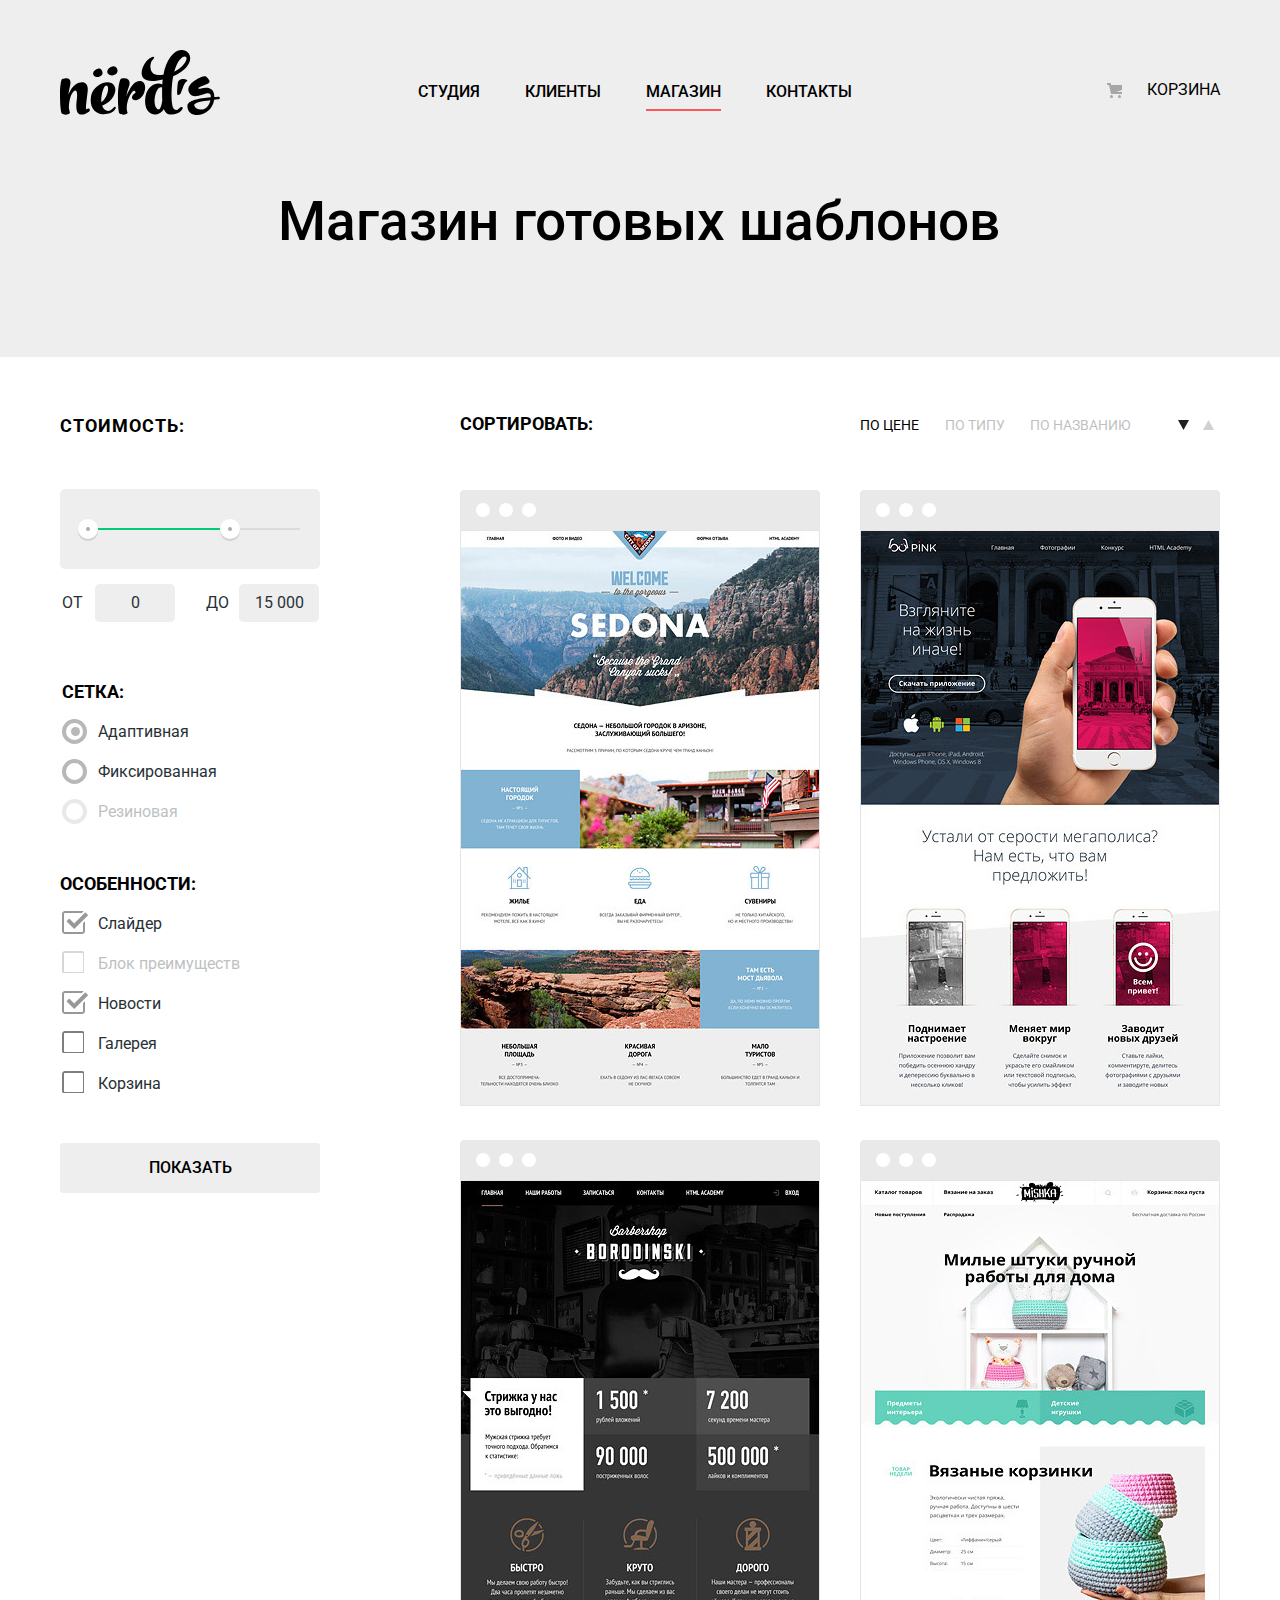
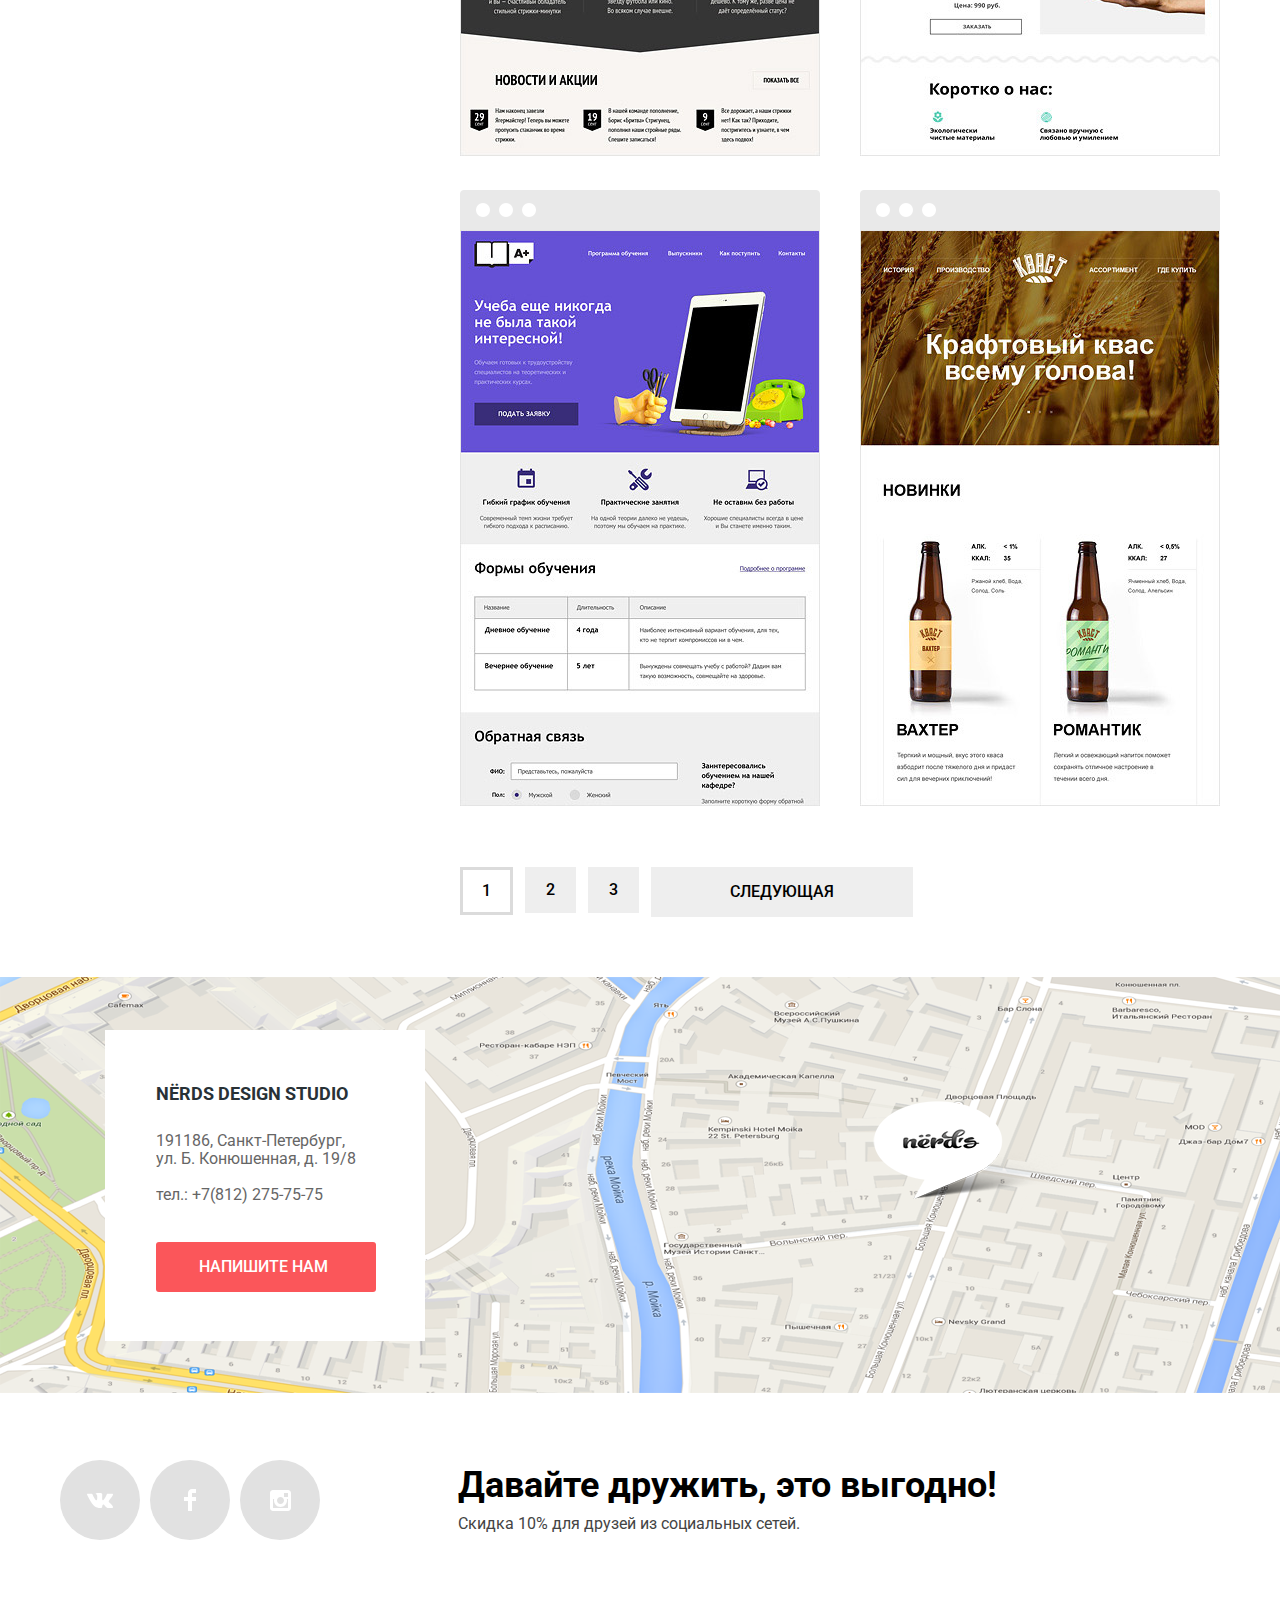
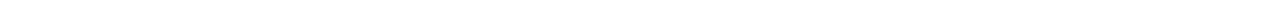
==== commit 9a6b664a: "Final" ====
--- a/catalog.html
+++ b/catalog.html
@@ -13,7 +13,7 @@
         <header class="main-header">
           <nav class="main-header__main-navigation">
             <a href="index.html">
-              <img class="main-header__logo" src="img/nerds-logo.png" alt="Логотип дизайн студии Нёрдс" width="160" height="65">
+              <img class="main-header__logo" src="img/nerds-logo.svg" alt="Логотип дизайн студии Нёрдс" width="160" height="65">
             </a>
             <ul class="main-header__site-navigation">
               <li class="site-navigation__item">
@@ -55,10 +55,12 @@
                   <div class="toggle toggle-max"></div>
                 </div>
                 <div class="price-controls">
-                  <label class="min-price">от
+                  <label class="min-price">
+                    <span class="min-price__text">от</span>
                     <input name="min-price" type="text" value="0"></label>
-                  <label class="max-price">до
-                    <input name="max-price" type="text" value="15000"></label>
+                  <label class="max-price">
+                    <span class="max-price__text">до</span>
+                    <input name="max-price" type="text" value="15 000"></label>
                 </div>
               </div>
               <p class="filters__net">Сетка:</p>
@@ -145,18 +147,16 @@
           <section class="products">
             <div class="sorting-wrapper">
               <p class="sorting">Сортировать:</p>
-              <a class="by-price current" aria-label="Сортировать продукты по цене" tabindex="0">По цене</a>
-              <a class="by-type" aria-label="Сортировать продукты по типу" tabindex="0">По типу</a>
-              <a class="by-name" aria-label="Сортировать продукты по названию" tabindex="0">По названию</a>
+              <div class="sorting-value-wrapper">
+                <a class="by-price current" aria-label="Сортировать продукты по цене" tabindex="0">По цене</a>
+                <a class="by-type" aria-label="Сортировать продукты по типу" tabindex="0">По типу</a>
+                <a class="by-name" aria-label="Сортировать продукты по названию" tabindex="0">По названию</a>
+              </div>
               <a class="descendingly current" href="#" aria-label="Сортировать продукты по убываюшей цене">
-                <svg version="1.1" id="Layer_1" xmlns="http://www.w3.org/2000/svg" xmlns:xlink="http://www.w3.org/1999/xlink" x="0px" y="0px" width="11px" height="10px" viewbox="0 0 11 10" enable-background="new 0 0 11 10" xml:space="preserve">
-                  <polygon fill="#231F20" points="5.5,0 0,10 11,10 "/>
-                </svg>
+                <svg xmlns="http://www.w3.org/2000/svg" width="11" height="10" viewbox="0 0 11 10"><path fill="#231F20" d="M5.5 10L0 0h11"/></svg>
               </a>
               <a class="ascendingly" href="#" aria-label="Сортировать продукты по возрастающей цене">
-                <svg version="1.1" xmlns="http://www.w3.org/2000/svg" xmlns:xlink="http://www.w3.org/1999/xlink" x="0px" y="0px" width="11px" height="10px" viewbox="0 0 11 10" enable-background="new 0 0 11 10" xml:space="preserve">
-                  <polygon fill="#231F20" points="5.5,0 0,10 11,10 "/>
-                </svg>
+                <svg xmlns="http://www.w3.org/2000/svg" width="11" height="10" viewbox="0 0 11 10"><path fill="#231F20" d="M5.5 0L0 10h11z"/></svg>
               </a>
             </div>
             <ul class="products__list">
@@ -166,7 +166,9 @@
                 </a>
                 <div class="hover__wrapper">
                   <div class="hover">
-                    <h3 class="hover__title">Sedona</h3>
+                    <a href="#">
+                      <h3 class="hover__title">Sedona</h3>
+                    </a>
                     <p class="hover__text">Информационный сайт для туристов</p>
                     <a class="hover__btn btn" href="#">9 900 руб.</a>
                   </div>
@@ -178,7 +180,9 @@
                 </a>
                 <div class="hover__wrapper">
                   <div class="hover">
-                    <h3 class="hover__title">Pink app</h3>
+                    <a href="#">
+                      <h3 class="hover__title">Pink app</h3>
+                    </a>
                     <p class="hover__text">Продуктовый лендинг приложения для iOS и Android</p>
                     <a class="hover__btn btn" href="#">9 900 руб.</a>
                   </div>
@@ -190,7 +194,9 @@
                 </a>
                 <div class="hover__wrapper">
                   <div class="hover">
-                    <h3 class="hover__title">Barbershop</h3>
+                    <a href="#">
+                      <h3 class="hover__title">Barbershop</h3>
+                    </a>
                     <p class="hover__text">Сайт салона красоты. Для мужчин, да.</p>
                     <a class="hover__btn btn" href="#">9 900 руб.</a>
                   </div>
@@ -202,7 +208,9 @@
                 </a>
                 <div class="hover__wrapper">
                   <div class="hover">
-                    <h3 class="hover__title">Mishka</h3>
+                    <a href="#">
+                      <h3 class="hover__title">Mishka</h3>
+                    </a>
                     <p class="hover__text">Интернет-магазин вязаных игрушек</p>
                     <a class="hover__btn btn" href="#">9 900 руб.</a>
                   </div>
@@ -214,7 +222,9 @@
                 </a>
                 <div class="hover__wrapper">
                   <div class="hover">
-                    <h3 class="hover__title">A plus</h3>
+                    <a href="#">
+                      <h3 class="hover__title">A plus</h3>
+                    </a>
                     <p class="hover__text">Лендинг курсов повышения квалификации</p>
                     <a class="hover__btn btn" href="#">9 900 руб.</a>
                   </div>
@@ -226,7 +236,9 @@
                 </a>
                 <div class="hover__wrapper">
                   <div class="hover">
-                    <h3 class="hover__title">Kvast</h3>
+                    <a href="#">
+                      <h3 class="hover__title">Kvast</h3>
+                    </a>
                     <p class="hover__text">Промо-сайт производителя крафтового класса</p>
                     <a class="hover__btn btn" href="#">9 900 руб.</a>
                   </div>
@@ -252,14 +264,16 @@
       </div>
     </main>
     <footer class="main-footer">
-      <iframe class="main-footer__map" src="https://yandex.ru/map-widget/v1/-/CBuuR-sj1C" width="1440" height="416"></iframe>
+      <div class="map-wrapper">
+        <iframe class="main-footer__map" src="https://yandex.ru/map-widget/v1/-/CBuuR-sj1C" width="1440" height="416"></iframe>
+      </div>
       <div class="container">
         <section class="main-footer__address">
           <h3 class="visually-hidden">Контактная информация</h3>
           <span class="main-footer__address-title">Nёrds design studio</span>
           <p class="main-footer__address-text">
-            191186, Санкт-Петербург,<br>
-            ул. Б. Конюшенная, д. 19/8<br>
+            <span>191186, Санкт-Петербург,</span>
+            <span>ул. Б. Конюшенная, д. 19/8</span>
             <span class="main-footer__address-phone">тел.: +7(812) 275-75-75</span>
           </p>
           <a class="main-footer__address-btn btn" href="writeus.html" tabindex="0">Напишите нам</a>
@@ -302,11 +316,10 @@
               </a>
             </li>
           </ul>
-
-          <p class="main-footer__text">
-            <span class="main-footer__tagline">Давайте дружить, это выгодно!</span><br>
+          <div class="main-footer__text">
+            <span class="main-footer__tagline">Давайте дружить, это выгодно!</span>
             <span class="main-footer__sale">Скидка 10% для друзей из социальных сетей.</span>
-          </p>
+          </div>
         </div>
       </div>
     </footer>
@@ -329,8 +342,8 @@
         </p>
         <button class="modal__btn btn">Отправить</button>
       </form>
-        <button class="modal__close" type="button" aria-label="Закрыть модальное окно">Закрыть</button>
+      <button class="modal__close" type="button" aria-label="Закрыть модальное окно">Закрыть</button>
     </section>
     <script src="js/script-min.js"></script>
   </body>
-</html>
+</html>--- a/css/style-min.css
+++ b/css/style-min.css
@@ -1 +1 @@
-body{min-width:1200px;margin:0;padding:0;font-family:'Roboto',Tahoma,sans-serif;font-size:16px;line-height:24px;font-weight:400;color:#283136;background-color:#fff;-webkit-box-sizing:border-box;box-sizing:border-box}*,*::before,*::after{-webkit-box-sizing:inherit;box-sizing:inherit}a{text-decoration:none}img{max-width:100%;height:auto}.visually-hidden:not(:focus):not(:active),input[type="checkbox"].visually-hidden,input[type="radio"].visually-hidden{position:absolute;width:1px;height:1px;margin:-1px;border:0;padding:0;white-space:nowrap;-webkit-clip-path:inset(100%);clip-path:inset(100%);clip:rect(0 0 0 0);overflow:hidden}.container{width:1200px;margin:0 auto;padding:0 20px}.background-grey{width:100%;background-color:#eee}.main-header{margin-bottom:80px;background-color:#eee}.main-header__main-navigation{display:-webkit-box;display:-ms-flexbox;display:flex;-webkit-box-pack:justify;-ms-flex-pack:justify;justify-content:space-between;padding:0;padding-top:50px;background-color:transparent}.main-header__logo{width:160px;height:65px}.main-header__logo:hover{opacity:.8}.main-header__logo:active{opacity:.3}.main-header__site-navigation{display:-webkit-box;display:-ms-flexbox;display:flex;-ms-flex-wrap:wrap;flex-wrap:wrap;-webkit-box-align:center;-ms-flex-align:center;align-items:center;margin:0;padding:0;padding-top:20px;width:440px;line-height:30px;font-weight:500;color:#000;text-transform:uppercase}.main-header__site-navigation li{margin-right:45px}.main-header__site-navigation li:nth-child(4n){margin-right:0}.main-header__site-navigation li:last-child{margin-right:0}.site-navigation__a{position:relative;padding-bottom:15px}.actual::after{content:"";position:absolute;top:27px;left:0;width:100%;height:2px;background-color:#fb565a}.main-header__user-navigation{display:-webkit-box;display:-ms-flexbox;display:flex;-webkit-box-pack:end;-ms-flex-pack:end;justify-content:flex-end;max-width:160px;margin:0;padding:0;padding-top:20px}.user-navigation__a{position:relative;padding-left:50px}.user-navigation__a::before{content:"";position:absolute;top:1px;left:15px;min-width:15px;min-height:15px;background-image:url(../img/cart-icon.svg);background-image:url(../img/cart-icon.png);background-repeat:no-repeat,no-repeat}.main-header__site-navigation,.main-header__user-navigation{list-style:none}.user-navigation__a{line-height:30px;color:#000;text-transform:uppercase}.main-header__site-navigation a,.main-header__user-navigation a{color:#000}.main-header__site-navigation a:hover,.main-header__site-navigation a:focus,.main-header__user-navigation a:hover,.main-header__user-navigation a:focus{color:#fb565a}.main-header__site-navigation a:active,.main-header__user-navigation a:active{color:#bebebe}.slider{position:relative}.slider-controls{position:absolute;left:48%;bottom:55px;z-index:100;min-width:88px;height:18px;font-size:0;-webkit-transform:translateX(-50%);-ms-transform:translateX(-50%);transform:translateX(-50%)}.slider-controls label{position:relative;display:inline-block;width:18px;height:18px;margin-right:18px;padding:8px;border-radius:50%;cursor:pointer}.slider-controls label:last-child{margin-right:0}.slider-controls label::after{content:"";position:absolute;top:0;left:0;z-index:1;width:18px;height:18px;background:#fff;border-radius:50%}.slider-controls .active::before{content:"";position:absolute;left:50%;top:50%;z-index:2;width:8px;height:8px;margin:-4px;background-color:inherit;border:2px solid #c1c1c1;border-radius:50%}.slider-list{margin:0;padding:0;list-style:none}.slider-list__item{display:none;padding:80px 0 80px 0}.slider-list__item:nth-child(1){display:block}.slider-list__item:nth-child(1){background-image:url(../img/slide1.png);background-repeat:no-repeat;background-position:93% 18px}.slider-list__item:nth-child(2){background-image:url(../img/slide2.png);background-repeat:no-repeat;background-position:100% 0}.slider-list__item:nth-child(3){background-image:url(../img/slide3.png);background-repeat:no-repeat;background-position:100% 20px}.slider-list__item h3{max-width:600px;margin:0;margin-bottom:27px;font-size:55px;line-height:55px;font-weight:500}.slider-list__item p{max-width:360px;margin:0;margin-bottom:40px}.btn{padding:16px 55px;line-height:18px;font-weight:500;color:#fff;text-transform:uppercase;background-color:#fb565a;border-radius:3px;cursor:pointer}.btn:hover{background-color:#e74246}.btn:active{background-color:#d7373b;-webkit-box-shadow:0 3px rgba(0,0,0,.1) inset;box-shadow:0 3px rgba(0,0,0,.1) inset;color:#e37376}.slider-list__item-btn{max-width:240px}.offers__list-btn{min-width:160px}.offers__list-item:nth-child(2) a{background-color:#00ca74}.offers__list-item:nth-child(2) a:hover{background-color:#00bc6c}.offers__list-item:nth-child(2) a:active{background-color:#00aa62;color:#37bc83}.offers__list-item:nth-child(3) a{background-color:#efc84a}.offers__list-item:nth-child(3) a:hover{background-color:#eab534}.offers__list-item:nth-child(3) a:active{background-color:#e5a722;color:#ebba52}.filters__btn{color:#000;background-color:#eee;border:none}.filters__btn:hover{color:#000;background-color:#dfdfdf}.filters__btn:active{background-color:#d5d5d5;color:rgba(0,0,0,.3);-webkit-box-shadow:inset 3px 3px 0 0 #000101;box-shadow:inset 3px 3px 0 0 #000101}.offers{min-height:430px;border-bottom:2px solid #eee}.offers__list{display:-webkit-box;display:-ms-flexbox;display:flex;-webkit-box-pack:justify;-ms-flex-pack:justify;justify-content:space-between;margin:0;padding:0;width:1100px;min-height:350px;list-style:none}.offers__list-item{width:300px}.offers__list-item img{margin-bottom:25px}.offers__list h3{margin:0 auto;font-size:24px;line-height:30px;font-weight:700;color:#000}.offers__list-item p{width:255px;margin-bottom:35px}.about-us{display:-webkit-box;display:-ms-flexbox;display:flex;-webkit-box-pack:justify;-ms-flex-pack:justify;justify-content:space-between;min-height:525px;padding-bottom:75px;border-bottom:2px solid #eee}.about-us__delimiter-1{width:660px}.about-us__delimiter-2{width:360px}.about-us__title{display:inline-block;margin-top:80px;margin-bottom:20px;vertical-align:top;font-size:45px;line-height:45px;font-weight:500;color:#000}.about-us__delimiter-1 .about-us__p{margin-bottom:40px}.about-us__list{list-style:none}.about-us__list-item::before{content:"";position:absolute;top:10px;left:-36px;width:25px;height:2px;background-color:#fb565a}.about-us__list-item{position:relative;margin-top:30px}.about-us__title-ul{display:inline-block;margin-bottom:20px;vertical-align:top;text-transform:uppercase}.about-us__text{display:inline-block;margin-bottom:70px;vertical-align:top;color:#000;text-transform:uppercase}.about-us__img{margin-bottom:20px;margin-top:40px}.indicators__numeric{font-size:45px;line-height:45px;font-weight:700;color:#000}.indicators__percent{font-size:25px;line-height:45px;vertical-align:30%}.indicators__data{padding-bottom:25px}.clientage{min-height:182px;margin-bottom:80px;border-bottom:2px solid #eee}.clientage__list{display:-webkit-box;display:-ms-flexbox;display:flex;-ms-flex-wrap:wrap;flex-wrap:wrap;margin:0 auto;padding:60px 0 30px 0;list-style:none}.clientage__list-item{position:relative;width:260px;min-height:95px;margin-right:40px;margin-bottom:30px;text-align:center}.clientage__list-item::after{content:"";position:absolute;top:10px;right:-19px;width:2px;height:52px;background-color:#eee}.clientage__list-item:nth-child(4n){margin-right:0}.clientage__list-item:nth-child(4n)::after,.clientage__list-item:last-child::after{display:none}.clientage__list-item-logo1,.clientage__list-item-logo2,.clientage__list-item-logo3,.clientage__list-item-logo4{opacity:.25}.clientage__list-item-logo1:hover,.clientage__list-item-logo2:hover,.clientage__list-item-logo3:hover,.clientage__list-item-logo4:hover{opacity:1}.clientage__list-item-logo1:focus,.clientage__list-item-logo2:focus,.clientage__list-item-logo3:focus,.clientage__list-item-logo4:focus{opacity:1}.clientage__list-item-logo1:active,.clientage__list-item-logo2:active,.clientage__list-item-logo3:active,.clientage__list-item-logo4:active{opacity:.25}.main-footer{position:relative}.main-footer__map{width:100%;min-height:416px;margin-bottom:70px;border:0;background-image:url(../img/pin-and-map.png);background-repeat:no-repeat}.main-footer__address{position:absolute;top:50px;left:0;display:-webkit-box;display:-ms-flexbox;display:flex;-webkit-box-orient:vertical;-webkit-box-direction:normal;-ms-flex-direction:column;flex-direction:column;width:320px;min-height:310px;padding:45px 50px;margin-left:120px;background-color:#fff}.main-footer__address-title{display:inline-block;margin-bottom:25px;vertical-align:top;font-size:18px;line-height:30px;font-weight:700;text-transform:uppercase}.main-footer__address-text{margin:0;padding:0;line-height:18px;color:#666}.main-footer__address-phone{display:inline-block;margin-top:20px;margin-bottom:40px;vertical-align:top}.main-footer__address-btn{padding:16px 43px;min-width:220px;text-transform:uppercase}.main-footer__social-list{display:-webkit-box;display:-ms-flexbox;display:flex;-webkit-box-pack:justify;-ms-flex-pack:justify;justify-content:space-between;width:260px;padding:0;margin:0;margin-right:140px;min-height:80px;list-style:none}.social-button{display:-webkit-box;display:-ms-flexbox;display:flex;-ms-flex-wrap:wrap;flex-wrap:wrap;-webkit-box-pack:center;-ms-flex-pack:center;justify-content:center;-webkit-box-align:center;-ms-flex-align:center;align-items:center;width:80px;min-height:80px;border-radius:50%;background-color:#e1e1e1}.social-button:last-child{margin-right:0}.social-button:hover,.socail-button:focus{background-color:#e74246}.social-button:active{background-color:#d7373b}.social-button:active path{fill:#e37376}.main-footer__wrapper{display:-webkit-box;display:-ms-flexbox;display:flex;margin-bottom:75px}.main-footer__tagline{display:inline-block;margin-bottom:10px;vertical-align:top;font-size:36px;line-height:36px;font-weight:700;color:#000}.main-footer__sale{line-height:22px;color:#444}@-webkit-keyframes bounce{0%{-webkit-transform:rotateY(45deg);transform:rotateY(45deg)}100%{-webkit-transform:translateY(0);transform:translateY(0)}}@keyframes bounce{0%{-webkit-transform:rotateY(45deg);transform:rotateY(45deg)}100%{-webkit-transform:translateY(0);transform:translateY(0)}}@-webkit-keyframes shake{0%,100%{-webkit-transform:translateX(0);transform:translateX(0)}10%,30%,50%,70%,90%{-webkit-transform:translateX(-10px);transform:translateX(-10px)}20%,40%,60%,80%{-webkit-transform:translateX(10px);transform:translateX(10px)}}@keyframes shake{0%,100%{-webkit-transform:translateX(0);transform:translateX(0)}10%,30%,50%,70%,90%{-webkit-transform:translateX(-10px);transform:translateX(-10px)}20%,40%,60%,80%{-webkit-transform:translateX(10px);transform:translateX(10px)}}.modal{display:-webkit-box;display:-ms-flexbox;display:flex;-ms-flex-wrap:wrap;flex-wrap:wrap;width:960px;min-height:590px;padding:75px 100px;margin-left:-480px;background-color:#fff;-webkit-box-shadow:20px 20px 40px 0 rgba(0,1,1,.5);box-shadow:20px 20px 40px 0 rgba(0,1,1,.5)}.modal-feedback{position:fixed;top:125px;left:50%;display:none}.modal-show{display:block;-webkit-animation:bounce 0.5s;animation:bounce 0.5s}.modal-error{-webkit-animation:shake 0.5s;animation:shake 0.5s}.modal__form{display:-webkit-box;display:-ms-flexbox;display:flex;-ms-flex-wrap:wrap;flex-wrap:wrap;-webkit-box-pack:justify;-ms-flex-pack:justify;justify-content:space-between}.modal__title{display:block;width:100%;margin:0;margin-bottom:50px;font-size:45px;line-height:45px;font-weight:500;color:#000}.modal__form p{width:360px;margin:0;margin-bottom:35px;line-height:18px;font-weight:700;color:#000}.modal__form p:nth-child(3){width:100%}.modal__label{display:inline-block;margin-bottom:10px}.modal input{width:360px;min-height:50px;padding:17px 16px}.modal textarea{width:760px;min-height:120px;padding:15px}.modal input,.modal textarea{border:2px solid #d7dcde}.modal input:hover,.modal textarea:hover{border:2px solid #b4b9bb}.modal input:focus,.modal textarea:focus{border:2px solid #000}.modal input,.modal textarea{outline:0}.modal__input:invalid{border:2px solid #e74246}.modal__btn{width:260px;min-height:50px;border:0}.modal__close{position:absolute;top:78px;right:90px;width:21px;height:21px;font-size:0;background-color:transparent;border:0;cursor:pointer}.modal__close::before,.modal__close::after{content:"";position:absolute;top:9px;right:0;width:19px;height:3px;background-color:#fecccd}.modal__close::before{-webkit-transform:rotate(45deg);-ms-transform:rotate(45deg);transform:rotate(45deg)}.modal__close::after{-webkit-transform:rotate(-45deg);-ms-transform:rotate(-45deg);transform:rotate(-45deg)}.modal__close:hover::before,.modal__close:hover::after{background-color:#fb565a}.modal__close:active::before,.modal__close:active::after{background-color:#fee}.inner-page .main-header__main-navigation{padding-top:50px}.inner-page__main-header__h1{display:block;width:750px;margin-left:220px;padding-bottom:116px;font-size:55px;line-height:55px;font-weight:500}.inner-page__main-wrapper{display:-webkit-box;display:-ms-flexbox;display:flex}.filters{width:260px;margin-right:140px}.filters__range-filter{width:260px;margin-top:50px}.range-controls{position:relative;min-height:80px;margin-bottom:15px;padding-top:39px;padding-left:20px;padding-right:20px;background-color:#eee;border-radius:5px}.range-controls .scale{height:2px;background-color:#d7dcde}.range-controls .bar{width:70%;height:2px;background:#00ca74}.range-controls .toggle{position:absolute;top:31px;left:0;width:4px;height:4px;padding:0;background-color:#ababab;border:8px solid #fff;-webkit-box-shadow:0 2px 1px 0 #cfcfcf;box-shadow:0 2px 1px 0 #cfcfcf;border-radius:50%;-webkit-box-sizing:content-box;box-sizing:content-box;cursor:pointer}.range-controls .toggle-min{left:18px}.range-controls .toggle-max{left:160px}.price-controls{font-size:0}.price-controls label{display:inline-block;min-width:50%;vertical-align:top;font-size:16px;text-transform:uppercase}.price-controls input{width:80px;padding:8px 15px;margin-left:10px;font-family:Roboto,Arial,sans-serif;font-size:16px;text-align:center;color:#283136;border:none;border-radius:5px;background-color:#eee}.price-controls .max-price{text-align:right}.checkbox{position:relative;padding-left:35px;cursor:pointer}.net-list__item label{display:inline-block;vertical-align:top}.adaptive:hover,.fix:hover,.rubber:hover{color:#000}.checkbox input[type="radio"] + .checkbox-indicator{position:absolute;top:0;left:0;width:25px;height:25px;border:4px solid #b8b8b8;border-radius:50%}.checkbox input[type="checkbox"] + .checkbox-indicator{position:absolute;top:0;left:0;width:22px;height:22px;background-image:url(../img/checkbox-off.svg);opacity:.5}.checkbox input[type="radio"]:focus + .checkbox-indicator,.checkbox input[type="checkbox"]:focus + .checkbox-indicator{border-color:#4d4d4d;outline:thin dotted;outline:5px auto -webkit-focus-ring-color}.checkbox input[type="radio"]:hover + .checkbox-indicator{border-color:#4d4d4d}.checkbox input[type="radio"]:checked + .checkbox-indicator::before{content:"";position:absolute;top:4px;left:4.5px;width:9px;height:9px;background-color:#b8b8b8;border-radius:50%}.checkbox input[type="radio"]:focus + .checkbox-indicator::before{content:"";position:absolute;top:4px;left:4.5px;width:9px;height:9px;background-color:#4d4d4d;border-radius:50%}.checkbox input[type="radio"]:checked:hover + .checkbox-indicator::before{content:"";position:absolute;top:4px;left:4.5px;width:9px;height:9px;background-color:#4d4d4d;border-radius:50%}.net-list__item input[type="checkbox"]:disabled + label,.especially-list__item input[type="checkbox"]:disabled + label{opacity:.3}.checkbox input[type="checkbox"]:checked + .checkbox-indicator{position:absolute;top:0;left:0;width:27px;height:27px;background-image:url(../img/checkbox-on.svg);background-repeat:no-repeat;opacity:.4}.checkbox input[type="checkbox"]:hover + .checkbox-indicator{opacity:1}.filters__price,.filters__net,.filters__especially{font-size:18px;line-height:30px;font-weight:700;color:#000;text-transform:uppercase}.filters__net-list,.filters__especially-list{margin:0;padding:0;list-style:none}.filters__net-list{margin-bottom:45px}.net-list__item,.especially-list__item{margin-bottom:20px}.filters__especially-list{margin-bottom:50px}.filters label{line-height:20px}.filters__btn{line-height:18px;font-weight:500;color:#000;text-transform:uppercase}.sorting-wrapper{display:-webkit-box;display:-ms-flexbox;display:flex;-webkit-box-align:baseline;-ms-flex-align:baseline;align-items:baseline;width:760px;margin-bottom:62px;text-transform:uppercase}.sorting-wrapper p{margin:0}.sorting{font-size:18px;line-height:30px;font-weight:700;color:#000}.by-price,.by-type,.by-name{opacity:.3;font-size:14px;line-height:18px;color:#000;cursor:pointer}.by-type,.by-name{opacity:.25}.by-price:hover,.by-price:focus,.by-type:hover,.by-type:focus,.by-name:hover,.by-name:focus{opacity:.6}.by-price:active,.by-type:active,.by-name:active{opacity:1}.by-price{margin-left:270px;margin-right:25px}.by-type{margin-right:25px}.by-name{position:relative;margin-right:45px}.sorting-wrapper .current{opacity:1}.descendingly,.ascendingly{display:block;width:11px;height:10px}.descendingly{margin-right:12px}.descendingly svg{padding-bottom:11px;-webkit-transform:rotate(180deg);-ms-transform:rotate(180deg);transform:rotate(180deg)}.descendingly svg,.ascendingly svg{opacity:.2}.current svg{opacity:1}.descendingly svg:hover,.descendingly svg:focus,.ascendingly svg:hover,.descendingly svg:focus{opacity:.6}.descendingly svg:active,.ascendingly svg:active{opacity:1}.products{display:-webkit-box;display:-ms-flexbox;display:flex;-webkit-box-orient:vertical;-webkit-box-direction:normal;-ms-flex-direction:column;flex-direction:column;margin-bottom:60px}.products__list{display:-webkit-box;display:-ms-flexbox;display:flex;-ms-flex-wrap:wrap;flex-wrap:wrap;margin:0;padding:0;width:760px;list-style:none}.products__list-item{position:relative;width:360px;margin-right:40px;margin-bottom:75px;padding-top:40px}.products__list-item::before{content:url(../img/browser-icon.png);position:absolute;top:0;left:0;width:360px;height:40px}.products__list-item:hover::before,.products__list-item:focus::before{content:url(../img/browser-hover.png);position:absolute;top:0;left:0;width:360px;height:40px}.products__list-item:nth-child(2n){margin-right:0}.hover__wrapper{display:none}.products__list-item:hover .hover__wrapper,.products__list-item:focus .hover__wrapper{display:block}.hover{position:absolute;top:385px;left:0;display:-webkit-box;display:-ms-flexbox;display:flex;-webkit-box-orient:vertical;-webkit-box-direction:normal;-ms-flex-direction:column;flex-direction:column;-webkit-box-pack:center;-ms-flex-pack:center;justify-content:center;-webkit-box-align:center;-ms-flex-align:center;align-items:center;min-width:360px;min-height:230px;background-color:#eee}.hover__title{margin:0;margin-bottom:20px;font-size:18px;line-height:30px;font-weight:700;color:#000;text-transform:uppercase}.hover__text{margin:0 78px;margin-bottom:30px;min-width:175px;height:55px;line-height:18px;color:#666;text-align:center;overflow:auto}.paggination-list{display:-webkit-box;display:-ms-flexbox;display:flex;-ms-flex-wrap:wrap;flex-wrap:wrap;margin:0;padding:0;margin-left:400px;margin-bottom:60px;list-style:none}.paggination-list__item a{display:block;padding:14px 21px}.paggination-list__item{margin-right:12px}.paggination-list__item:last-child{margin-right:0}.paggination-list__item-number{background-color:#eee;line-height:18px;color:#000}.paggination-list__item-number:hover,.paggination-list__item-number:focus{background-color:#dfdfdf;color:#000}.paggination-list__item-number:active{background-color:#d5d5d5;color:#b0b0b0}.paggination-list__item-nextpage{width:260px;text-align:center;background-color:#eee;line-height:18px;text-transform:uppercase;color:#000}.paggination-list__item-nextpage:hover,.paggination-list__item-nextpage:focus{background-color:#dfdfdf;color:#000}.paggination-list__item-nextpage:active{background-color:#d5d5d5;color:#b0b0b0}.paggination-list__item .current{padding:12px 19px;background-color:#fff;border:3px solid #dbdbdb}
+body{min-width:1200px;margin:0;padding:0;font-family:"Roboto",Tahoma,sans-serif;font-size:16px;line-height:24px;font-weight:400;color:#283136;background-color:#ffffff;-webkit-box-sizing:border-box;box-sizing:border-box}*,*::before,*::after{-webkit-box-sizing:inherit;box-sizing:inherit}a{text-decoration:none}img{max-width:100%;height:auto}.visually-hidden:not(:focus):not(:active),input[type="checkbox"].visually-hidden,input[type="radio"].visually-hidden{position:absolute;width:1px;height:1px;margin:-1px;border:0;padding:0;white-space:nowrap;-webkit-clip-path:inset(100%);clip-path:inset(100%);clip:rect(0 0 0 0);overflow:hidden}.container{width:1200px;margin:0 auto;padding:0 20px}.background-grey{width:100%;background-color:#eeeeee}.main-header{margin-bottom:92px;background-color:#eeeeee}.main-header__main-navigation{display:-webkit-box;display:-ms-flexbox;display:flex;-webkit-box-pack:justify;-ms-flex-pack:justify;justify-content:space-between;padding:0;padding-top:50px;background-color:transparent}.main-header__logo{width:160px;height:65px}.main-header__logo:hover{opacity:0.8}.main-header__logo:active{opacity:0.3}.main-header__site-navigation{display:-webkit-box;display:-ms-flexbox;display:flex;-ms-flex-wrap:wrap;flex-wrap:wrap;-webkit-box-align:center;-ms-flex-align:center;align-items:center;margin:0;padding:0;padding-top:12px;margin-right:31px;width:450px;line-height:30px;font-weight:500;color:#000000;text-transform:uppercase}.main-header__site-navigation li{margin-right:45px}.main-header__site-navigation li:nth-child(4n),.main-header__site-navigation li:last-child{margin-right:0}.site-navigation__a{position:relative;padding-bottom:15px}.actual::after{content:"";position:absolute;top:27px;left:0;width:100%;height:2px;background-color:#fb565a}.main-header__user-navigation{display:-webkit-box;display:-ms-flexbox;display:flex;-webkit-box-pack:end;-ms-flex-pack:end;justify-content:flex-end;max-width:160px;margin:0;padding:0;padding-top:25px}.user-navigation__a{position:relative;padding-left:50px}.user-navigation__a::before{content:"";position:absolute;top:3px;left:10px;min-width:15px;min-height:15px;background-image:url("../img/cart-icon.svg");background-repeat:no-repeat}.main-header__site-navigation,.main-header__user-navigation{list-style:none}.user-navigation__a{line-height:30px;color:#000000;text-transform:uppercase}.main-header__site-navigation a,.main-header__user-navigation a{color:#000000}.main-header__site-navigation a:hover,.main-header__site-navigation a:focus,.main-header__user-navigation a:hover,.main-header__user-navigation a:focus{color:#fb565a}.main-header__site-navigation a:active,.main-header__user-navigation a:active{color:#bebebe}.slider{position:relative}.slider-controls{position:absolute;left:50%;bottom:85px;z-index:100;min-width:88px;height:18px;font-size:0;-webkit-transform:translateX(-50%);-ms-transform:translateX(-50%);transform:translateX(-50%)}.slider-controls label{position:relative;display:inline-block;width:18px;height:18px;margin-right:18px;padding:8px;vertical-align:top;border-radius:50%;cursor:pointer}.slider-controls label:last-child{margin-right:0}.slider-controls label::after{content:"";position:absolute;top:0;left:0;z-index:1;width:18px;height:18px;background:#ffffff;border-radius:50%}.slider-controls .active::before{content:"";position:absolute;left:50%;top:50%;z-index:2;width:8px;height:8px;margin:-4px;background-color:inherit;border:2px solid #c1c1c1;border-radius:50%}.slider-list{margin:0;padding:0;list-style:none}.slider-list__item{display:none;padding:80px 0 80px 0}.slider-list__item:nth-child(1){display:block}.slider-list__item:nth-child(1){background-image:url("../img/slide1.png");background-repeat:no-repeat;background-position:99% 0}.slider-list__item:nth-child(2){background-image:url("../img/slide2.png");background-repeat:no-repeat;background-position:100% 0}.slider-list__item:nth-child(3){background-image:url("../img/slide3.png");background-repeat:no-repeat;background-position:100% 20px}.slider-list__item h3{max-width:600px;margin:0;margin-bottom:24px;font-size:55px;line-height:55px;font-weight:500}.slider-list__item p{margin:0;margin-bottom:52px}.btn{padding:16px 55px;line-height:18px;font-weight:500;color:#ffffff;text-transform:uppercase;background-color:#fb565a;border-radius:3px;cursor:pointer}.btn:hover{background-color:#e74246}.btn:active{background-color:#d7373b;-webkit-box-shadow:0 3px rgba(0,0,0,0.1) inset;box-shadow:0 3px rgba(0,0,0,0.1) inset;color:#e37376}.slider-list__item-btn{min-width:240px}.offers__list-btn{display:block;padding:16px 40px;max-width:160px}.offers__list-item:nth-child(2) a{background-color:#00ca74}.offers__list-item:nth-child(2) a:hover{background-color:#00bc6c}.offers__list-item:nth-child(2) a:active{background-color:#00aa62;color:#37bc83}.offers__list-item:nth-child(3) a{background-color:#efc84a}.offers__list-item:nth-child(3) a:hover{background-color:#eab534}.offers__list-item:nth-child(3) a:active{background-color:#e5a722;color:#ebba52}.filters__btn{width:260px;color:#000000;background-color:#eeeeee;border:none}.filters__btn:hover{color:#000000;background-color:#dfdfdf}.filters__btn:active{background-color:#d5d5d5;color:rgba(0,0,0,0.3);-webkit-box-shadow:inset 3px 3px 0 0 rgba(0,1,1,0.1);box-shadow:inset 3px 3px 0 0 rgba(0,1,1,0.1)}.offers{min-height:430px;border-bottom:2px solid #eeeeee}.offers__list{display:-webkit-box;display:-ms-flexbox;display:flex;-webkit-box-pack:justify;-ms-flex-pack:justify;justify-content:space-between;margin:0;padding:0;width:1100px;min-height:350px;list-style:none}.offers__list-item{width:300px}.offers__list-item img{margin-bottom:19px}.offers__list h3{margin:0 auto;font-size:24px;line-height:30px;font-weight:700;color:#000000}.offers__list-text{width:255px;max-height:50px;margin-bottom:32px;overflow:auto}.about-us{display:-webkit-box;display:-ms-flexbox;display:flex;-webkit-box-pack:justify;-ms-flex-pack:justify;justify-content:space-between;min-height:525px;padding-bottom:59px;border-bottom:2px solid #eeeeee}.about-us__delimiter-1{width:660px}.about-us__delimiter-2{width:360px}.about-us__title{display:inline-block;margin-top:74px;margin-bottom:17px;vertical-align:top;font-size:45px;line-height:45px;font-weight:500;color:#000000}.about-us__delimiter-1 .about-us__p{margin-bottom:39px}.about-us__list-item::before{content:"";position:absolute;top:10px;left:-36px;width:25px;height:2px;background-color:#fb565a}.about-us__list-item{position:relative;margin-top:30px}.about-us__title-ul{text-transform:uppercase}.about-us__list{margin:0;padding:0;padding-left:36px;list-style:none}.about-us__list-item-text{margin:0;margin-top:-6px}.about-us__img{margin-bottom:29px;margin-top:39px}.about-us__text{display:inline-block;margin:0;margin-bottom:31px;padding-left:16px;vertical-align:top;font-weight:700;color:#000000;text-transform:uppercase}.indicators{width:360px}.indicators__data{padding-right:20px;padding-bottom:16px;width:120px;line-height:18px}.indicators__numeric{font-size:45px;line-height:45px;font-weight:700;color:#000000}.indicators__percent{font-size:25px;line-height:45px;vertical-align:30%}.clientage{min-height:182px;margin-bottom:80px;border-bottom:2px solid #eeeeee}.clientage__list{display:-webkit-box;display:-ms-flexbox;display:flex;-ms-flex-wrap:wrap;flex-wrap:wrap;margin:0 auto;padding:0;padding-top:60px;list-style:none}.clientage__list-item{position:relative;width:260px;min-height:95px;margin-right:40px;margin-bottom:23px;text-align:center}.clientage__list-item::after{content:"";position:absolute;top:10px;right:-19px;width:2px;height:52px;background-color:#eeeeee}.clientage__list-item:nth-child(4n){margin-right:0}.clientage__list-item:nth-child(4n)::after,.clientage__list-item:last-child::after{display:none}.clientage__list-item-logo1,.clientage__list-item-logo2,.clientage__list-item-logo3,.clientage__list-item-logo4{opacity:0.2}.clientage__list-item-logo1:hover,.clientage__list-item-logo2:hover,.clientage__list-item-logo3:hover,.clientage__list-item-logo4:hover{opacity:1}.clientage__list-item-logo1:focus,.clientage__list-item-logo2:focus,.clientage__list-item-logo3:focus,.clientage__list-item-logo4:focus{opacity:1}.clientage__list-item-logo1:active,.clientage__list-item-logo2:active,.clientage__list-item-logo3:active,.clientage__list-item-logo4:active{opacity:0.1}.main-footer{position:relative}.map-wrapper{width:100%;min-height:416px;margin-bottom:60px;background-image:url("../img/pin-and-map.png");background-repeat:no-repeat}.main-footer__map{border:0}.main-footer__address{position:absolute;top:53px;left:-15px;display:-webkit-box;display:-ms-flexbox;display:flex;-webkit-box-orient:vertical;-webkit-box-direction:normal;-ms-flex-direction:column;flex-direction:column;width:320px;min-height:310px;padding:49px 51px;margin-left:120px;background-color:#ffffff}.main-footer__address-title{display:inline-block;margin-bottom:23px;vertical-align:top;font-size:18px;line-height:30px;font-weight:700;text-transform:uppercase}.main-footer__address-text{display:-webkit-box;display:-ms-flexbox;display:flex;-webkit-box-orient:vertical;-webkit-box-direction:normal;-ms-flex-direction:column;flex-direction:column;margin:0;padding:0;max-width:220px;max-height:115px;line-height:18px;color:#666666;overflow:auto}.main-footer__address-phone{display:inline-block;margin-top:18px;margin-bottom:38px;vertical-align:top}.main-footer__address-btn{padding:16px 43px;min-width:220px;text-transform:uppercase}.main-footer__social-list{display:-webkit-box;display:-ms-flexbox;display:flex;-ms-flex-wrap:wrap;flex-wrap:wrap;-webkit-box-pack:justify;-ms-flex-pack:justify;justify-content:space-between;width:260px;padding:0;margin:0;margin-right:138px;min-height:80px;list-style:none}.social-list-item{margin-bottom:10px}.social-button{display:-webkit-box;display:-ms-flexbox;display:flex;-ms-flex-wrap:wrap;flex-wrap:wrap;-webkit-box-pack:center;-ms-flex-pack:center;justify-content:center;-webkit-box-align:center;-ms-flex-align:center;align-items:center;width:80px;height:80px;border-radius:50%;background-color:#e1e1e1 }.social-button:last-child{margin-right:0}.social-button svg{text-align:center}.social-button:hover,.socail-button:focus{background-color:#e74246}.social-button:active{background-color:#d7373b}.social-button:active path{fill:#e37376}.main-footer__wrapper{display:-webkit-box;display:-ms-flexbox;display:flex;margin-bottom:75px}.main-footer__text{display:-webkit-box;display:-ms-flexbox;display:flex;-webkit-box-orient:vertical;-webkit-box-direction:normal;-ms-flex-direction:column;flex-direction:column;padding-top:7px}.main-footer__tagline{margin-bottom:10px;font-size:36px;line-height:36px;font-weight:700;color:#000000}.main-footer__sale{line-height:22px;color:#444444}@-webkit-keyframes bounce{0{-webkit-transform:rotateY(45deg);transform:rotateY(45deg)}100%{-webkit-transform:translateY(0);transform:translateY(0)}}@keyframes bounce{0{-webkit-transform:rotateY(45deg);transform:rotateY(45deg)}100%{-webkit-transform:translateY(0);transform:translateY(0)}}@-webkit-keyframes shake{0,100%{-webkit-transform:translateX(0);transform:translateX(0)}10%,30%,50%,70%,90%{-webkit-transform:translateX(-10px);transform:translateX(-10px)}20%,40%,60%,80%{-webkit-transform:translateX(10px);transform:translateX(10px)}}@keyframes shake{0,100%{-webkit-transform:translateX(0);transform:translateX(0)}10%,30%,50%,70%,90%{-webkit-transform:translateX(-10px);transform:translateX(-10px)}20%,40%,60%,80%{-webkit-transform:translateX(10px);transform:translateX(10px)}}.modal{display:-webkit-box;display:-ms-flexbox;display:flex;-ms-flex-wrap:wrap;flex-wrap:wrap;width:960px;min-height:590px;padding:75px 100px;margin-left:-480px;background-color:#ffffff;-webkit-box-shadow:20px 20px 40px 0 rgba(0,1,1,0.5);box-shadow:20px 20px 40px 0 rgba(0,1,1,0.5)}.modal-feedback{position:fixed;top:125px;left:50%;display:none}.modal-show{display:block;-webkit-animation:bounce 0.5s;animation:bounce 0.5s}.modal-error{-webkit-animation:shake 0.5s;animation:shake 0.5s}.modal__form{display:-webkit-box;display:-ms-flexbox;display:flex;-ms-flex-wrap:wrap;flex-wrap:wrap;-webkit-box-pack:justify;-ms-flex-pack:justify;justify-content:space-between}.modal__title{display:block;width:100%;margin:0;margin-bottom:50px;font-size:45px;line-height:45px;font-weight:500;color:#000000}.modal__form p{width:360px;margin:0;margin-bottom:35px;line-height:18px;font-weight:700;color:#000000}.modal__form p:nth-child(3){width:100%}.modal__label{display:inline-block;margin-bottom:10px;vertical-align:top}.modal input{width:360px;min-height:50px;padding:17px 16px}.modal textarea{width:760px;min-height:120px;padding:15px}.modal input,.modal textarea{border:2px solid #d7dcde}.modal input:hover,.modal textarea:hover{border:2px solid #b4b9bb}.modal input:focus,.modal textarea:focus{border:2px solid #000000}.modal input,.modal textarea{outline:0}.modal__input:invalid{border:2px solid #e74246}.modal__btn{width:260px;min-height:50px;border:0}.modal__close{position:absolute;top:78px;right:90px;width:21px;height:21px;font-size:0;background-color:transparent;border:0;cursor:pointer}.modal__close::before,.modal__close::after{content:"";position:absolute;top:9px;right:0;width:19px;height:3px;background-color:#fecccd}.modal__close::before{-webkit-transform:rotate(45deg);-ms-transform:rotate(45deg);transform:rotate(45deg)}.modal__close::after{-webkit-transform:rotate(-45deg);-ms-transform:rotate(-45deg);transform:rotate(-45deg)}.modal__close:hover::before,.modal__close:hover::after{background-color:#fb565a}.modal__close:active::before,.modal__close:active::after{background-color:#ffeeee}.inner-page .main-header{margin-bottom:49px}.inner-page .main-header__main-navigation{padding-top:50px;margin-bottom:72px}.inner-page__main-header__h1{display:block;width:750px;margin:0;margin-left:218px;padding-bottom:108px;font-size:55px;line-height:55px;font-weight:500;color:#000000}.inner-page__main-wrapper{display:-webkit-box;display:-ms-flexbox;display:flex}.filters{width:260px;margin-right:140px}.filters__range-filter{width:260px;margin-top:48px;margin-bottom:55px}.range-controls{position:relative;min-height:80px;margin-bottom:15px;padding-top:39px;padding-left:20px;padding-right:20px;background-color:#eeeeee;border-radius:5px}.range-controls .scale{height:2px;background-color:#d7dcde}.range-controls .bar{width:70%;height:2px;background:#00ca74}.range-controls .toggle{position:absolute;top:31px;left:0;width:4px;height:4px;padding:0;background-color:#ababab ;border:8px solid #ffffff;-webkit-box-shadow:0 2px 1px 0 #cfcfcf;box-shadow:0 2px 1px 0 #cfcfcf;border-radius:50%;-webkit-box-sizing:content-box;box-sizing:content-box;cursor:pointer}.range-controls .toggle-min{top:30px;left:18px}.range-controls .toggle-max{top:30px;left:160px}.price-controls{width:260px;font-size:0}.price-controls label{display:inline-block;vertical-align:top;font-size:16px;text-transform:uppercase}.min-price__text{padding-left:2px}.min-price{margin-right:31px}.max-price__text{padding-top:5px}.price-controls input{width:80px;padding:10px 13px;margin-left:8px;font-family:"Roboto",Arial,sans-serif;font-size:16px;text-align:center;color:#283136;border:none;border-radius:5px;background-color:#eeeeee}.price-controls .max-price{text-align:right}.max-price input{margin-left:6px}.checkbox{position:relative;padding-left:38px;padding-top:2px;cursor:pointer}.net-list__item{margin:0;margin-bottom:10px}.net-list__item label{display:inline-block;vertical-align:top}.adaptive:hover,.fix:hover,.rubber:hover{color:#000000}.checkbox input[type="radio"] + .checkbox-indicator{position:absolute;top:-1px;left:2px;width:25px;height:25px;border:4px solid #b8b8b8;border-radius:50%}.checkbox input[type="checkbox"] + .checkbox-indicator{position:absolute;top:-1px;left:2px;width:22px;height:22px;background-image:url(../img/checkbox-off.svg);opacity:0.5}.checkbox input[type="radio"]:focus + .checkbox-indicator,.checkbox input[type="checkbox"]:focus + .checkbox-indicator{border-color:#4d4d4d;outline:thin dotted;outline:5px auto -webkit-focus-ring-color}.checkbox input[type="radio"]:checked + .checkbox-indicator{}.checkbox input[type="radio"]:hover + .checkbox-indicator{border-color:#4d4d4d}.checkbox input[type="radio"]:checked + .checkbox-indicator::before{content:"";position:absolute;top:4px;left:4.5px;width:9px;height:9px;background-color:#b8b8b8;border-radius:50%}.checkbox input[type="radio"]:focus + .checkbox-indicator::before{content:"";position:absolute;top:4px;left:4.5px;width:9px;height:9px;background-color:#4d4d4d;border-radius:50%}.checkbox input[type="radio"]:checked:hover + .checkbox-indicator::before{content:"";position:absolute;top:4px;left:4.5px;width:9px;height:9px;background-color:#4d4d4d;border-radius:50%}.net-list__item input[type="checkbox"]:disabled + label,.especially-list__item input[type="checkbox"]:disabled + label{opacity:0.3}.checkbox input[type="checkbox"]:checked + .checkbox-indicator{position:absolute;top:-1px;left:2px;width:27px;height:27px;background-image:url(../img/checkbox-on.svg);background-repeat:no-repeat;opacity:0.4}.checkbox input[type="checkbox"]:hover + .checkbox-indicator{opacity:1}.filters__price,.filters__net,.filters__especially{margin:0;padding:0;font-size:18px;line-height:30px;font-weight:700;color:#000000;text-transform:uppercase}.filters__price{padding-top:5px;letter-spacing:1px}.filters__net{padding-left:2px;margin-bottom:13px}.filters__especially{margin-bottom:13px}.filters__net-list,.filters__especially-list{margin:0;padding:0;list-style:none}.filters__net-list{margin-bottom:45px}.net-list__item{margin-bottom:16px}.especially-list__item{margin-bottom:16px}.filters__especially-list{margin-bottom:47px}.filters label{line-height:20px}.filters__btn{line-height:18px;font-weight:500;color:#000000;text-transform:uppercase}.sorting-wrapper{display:-webkit-box;display:-ms-flexbox;display:flex;-ms-flex-wrap:wrap;flex-wrap:wrap;-webkit-box-align:baseline;-ms-flex-align:baseline;align-items:baseline;min-width:760px;margin-bottom:51px;text-transform:uppercase}.sorting-wrapper p{margin:0}.sorting{padding-top:3px;font-size:18px;line-height:30px;font-weight:700;color:#000000}.sorting-value-wrapper{display:-webkit-box;display:-ms-flexbox;display:flex;-ms-flex-wrap:wrap;flex-wrap:wrap;-webkit-box-pack:justify;-ms-flex-pack:justify;justify-content:space-between;width:280px;margin-left:267px;margin-right:38px}.sorting-value-wrapper a:nth-child(3n){margin-right:0}.sorting-value-wrapper a:last-child{margin-right:9px}.by-price,.by-type,.by-name{opacity:0.3;font-size:14px;line-height:18px;color:#000000;cursor:pointer}.by-type,.by-name{opacity:0.25}.by-price:hover,.by-price:focus,.by-type:hover,.by-type:focus,.by-name:hover,.by-name:focus{opacity:0.6}.by-price:active,.by-type:active,.by-name:active{opacity:1}.sorting-wrapper .current{opacity:1}.descendingly,.ascendingly{display:block;width:11px;height:10px}.descendingly{margin-right:14px}.ascendingly{margin-right:5px}.descendingly svg,.ascendingly svg{opacity:0.2}.current svg{opacity:1}.descendingly svg:hover,.descendingly svg:focus,.ascendingly svg:hover,.descendingly svg:focus{opacity:0.6}.descendingly svg:active,.ascendingly svg:active{opacity:1}.products{display:-webkit-box;display:-ms-flexbox;display:flex;-webkit-box-orient:vertical;-webkit-box-direction:normal;-ms-flex-direction:column;flex-direction:column;margin-bottom:27px}.products__list{display:-webkit-box;display:-ms-flexbox;display:flex;-ms-flex-wrap:wrap;flex-wrap:wrap;margin:0;padding:0;width:760px;list-style:none}.products__list-item{position:relative;width:360px;margin-right:40px;margin-bottom:27px;padding-top:40px}.products__list-item::before{content:url(../img/browser-icon.png);position:absolute;top:0;left:0;width:360px;height:40px}.products__list-item:hover::before,.products__list-item:focus::before{content:url(../img/browser-hover.png);position:absolute;top:0;left:0;width:360px;height:40px}.products__list-item:nth-child(2n){margin-right:0}.hover__wrapper{display:none}.products__list-item:hover .hover__wrapper,.products__list-item:focus .hover__wrapper{display:block}.hover{position:absolute;top:385px;left:0;display:-webkit-box;display:-ms-flexbox;display:flex;-webkit-box-orient:vertical;-webkit-box-direction:normal;-ms-flex-direction:column;flex-direction:column;-webkit-box-pack:center;-ms-flex-pack:center;justify-content:center;-webkit-box-align:center;-ms-flex-align:center;align-items:center;width:360px;min-height:230px;height:231px;background-color:#eeeeee}.hover__title{margin:0;margin-bottom:20px;font-size:18px;line-height:30px;font-weight:700;color:#000000;text-transform:uppercase}.hover__text{margin:0 78px;margin-bottom:30px;width:200px;height:55px;line-height:18px;color:#666666;text-align:center;overflow:auto}.paggination-list{display:-webkit-box;display:-ms-flexbox;display:flex;-ms-flex-wrap:wrap;flex-wrap:wrap;margin:0;padding:0;margin-left:400px;margin-bottom:60px;font-weight:500;list-style:none}.paggination-list__item{margin-right:12px}.paggination-list__item:last-child{margin-right:0}.paggination-list__item-number{display:block;padding:14px 21px;background-color:#eeeeee;line-height:18px;color:#000000}.paggination-list__item-number:hover,.paggination-list__item-number:focus{background-color:#dfdfdf;color:#000000}.paggination-list__item-number:active{background-color:#d5d5d5;color:#b0b0b0}.paggination-list__item-nextpage{display:block;min-width:260px;padding:16px 79px;text-align:center;background-color:#eeeeee;line-height:18px;text-transform:uppercase;color:#000000}.paggination-list__item-nextpage:hover,.paggination-list__item-nextpage:focus{background-color:#dfdfdf;color:#000000}.paggination-list__item-nextpage:active{background-color:#d5d5d5;color:#b0b0b0}.paggination-list__item .current{padding:12px 19px;background-color:#ffffff;border:3px solid #dbdbdb}
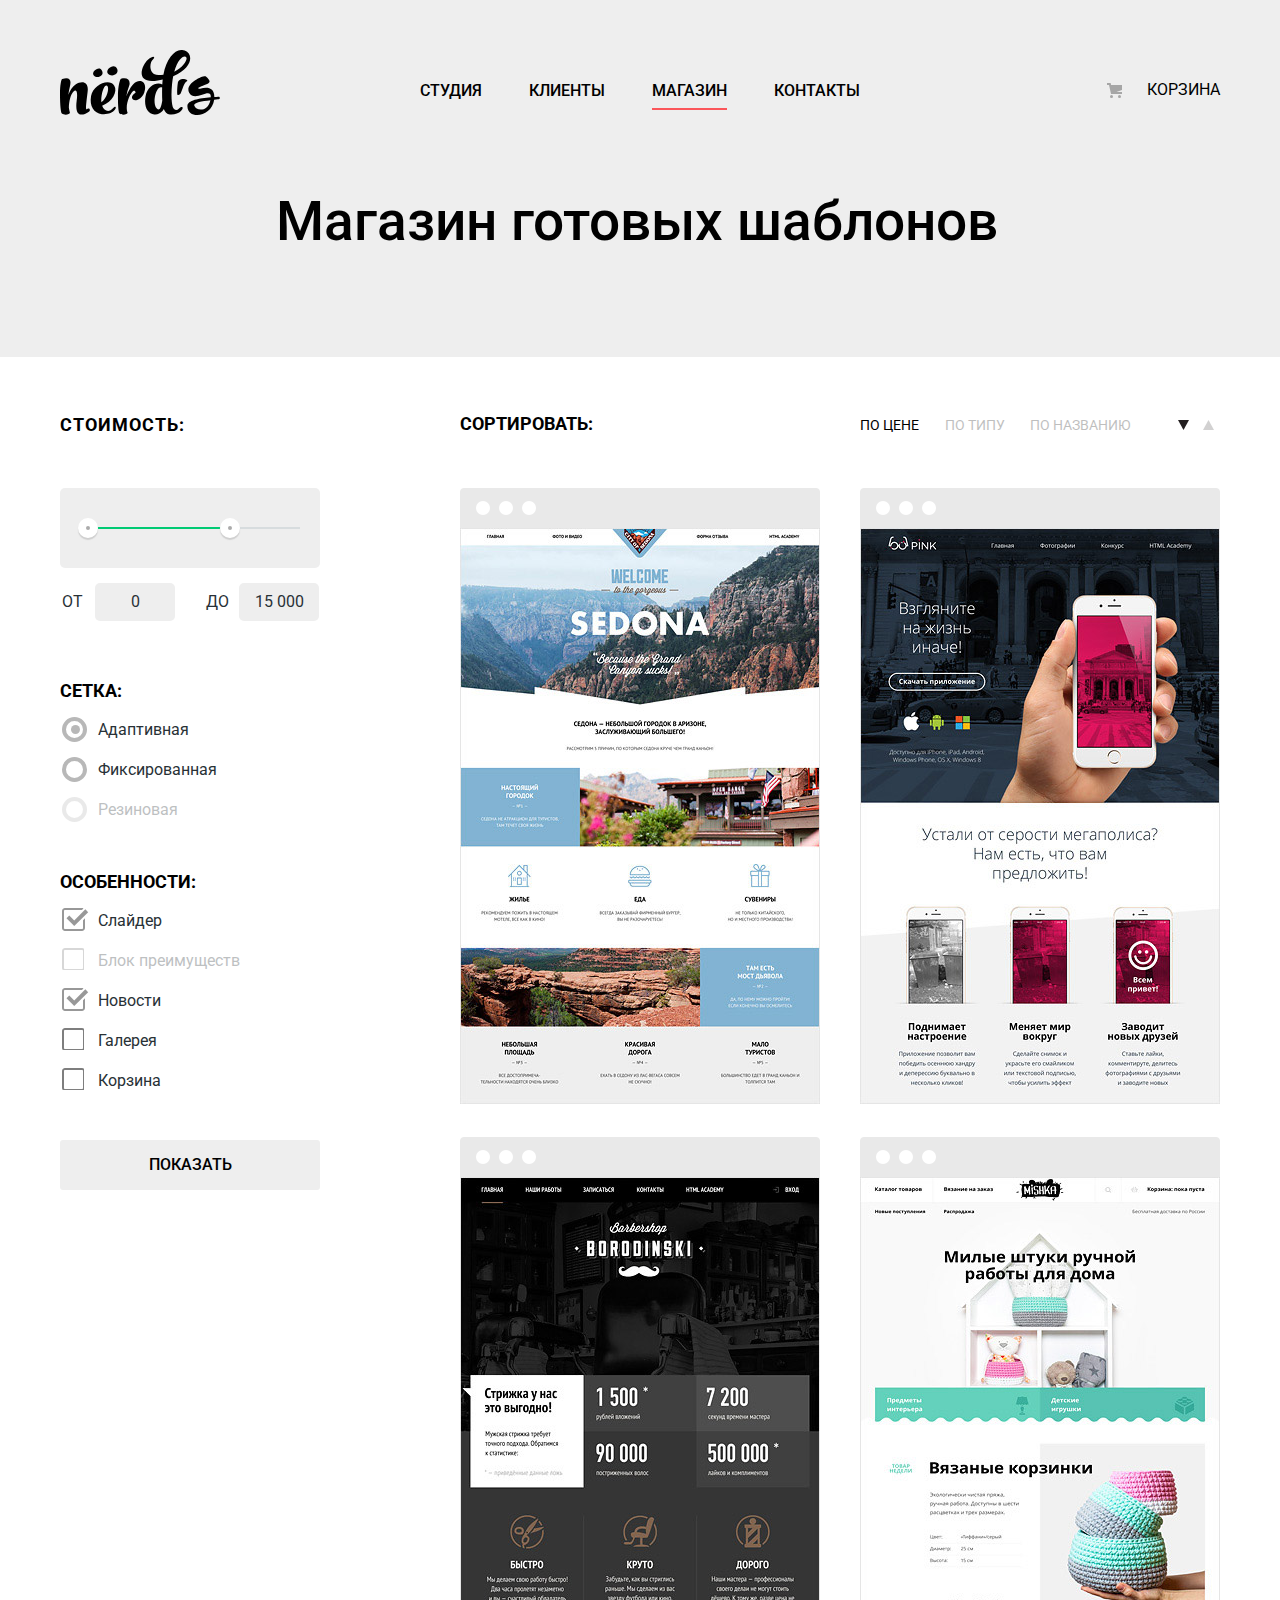
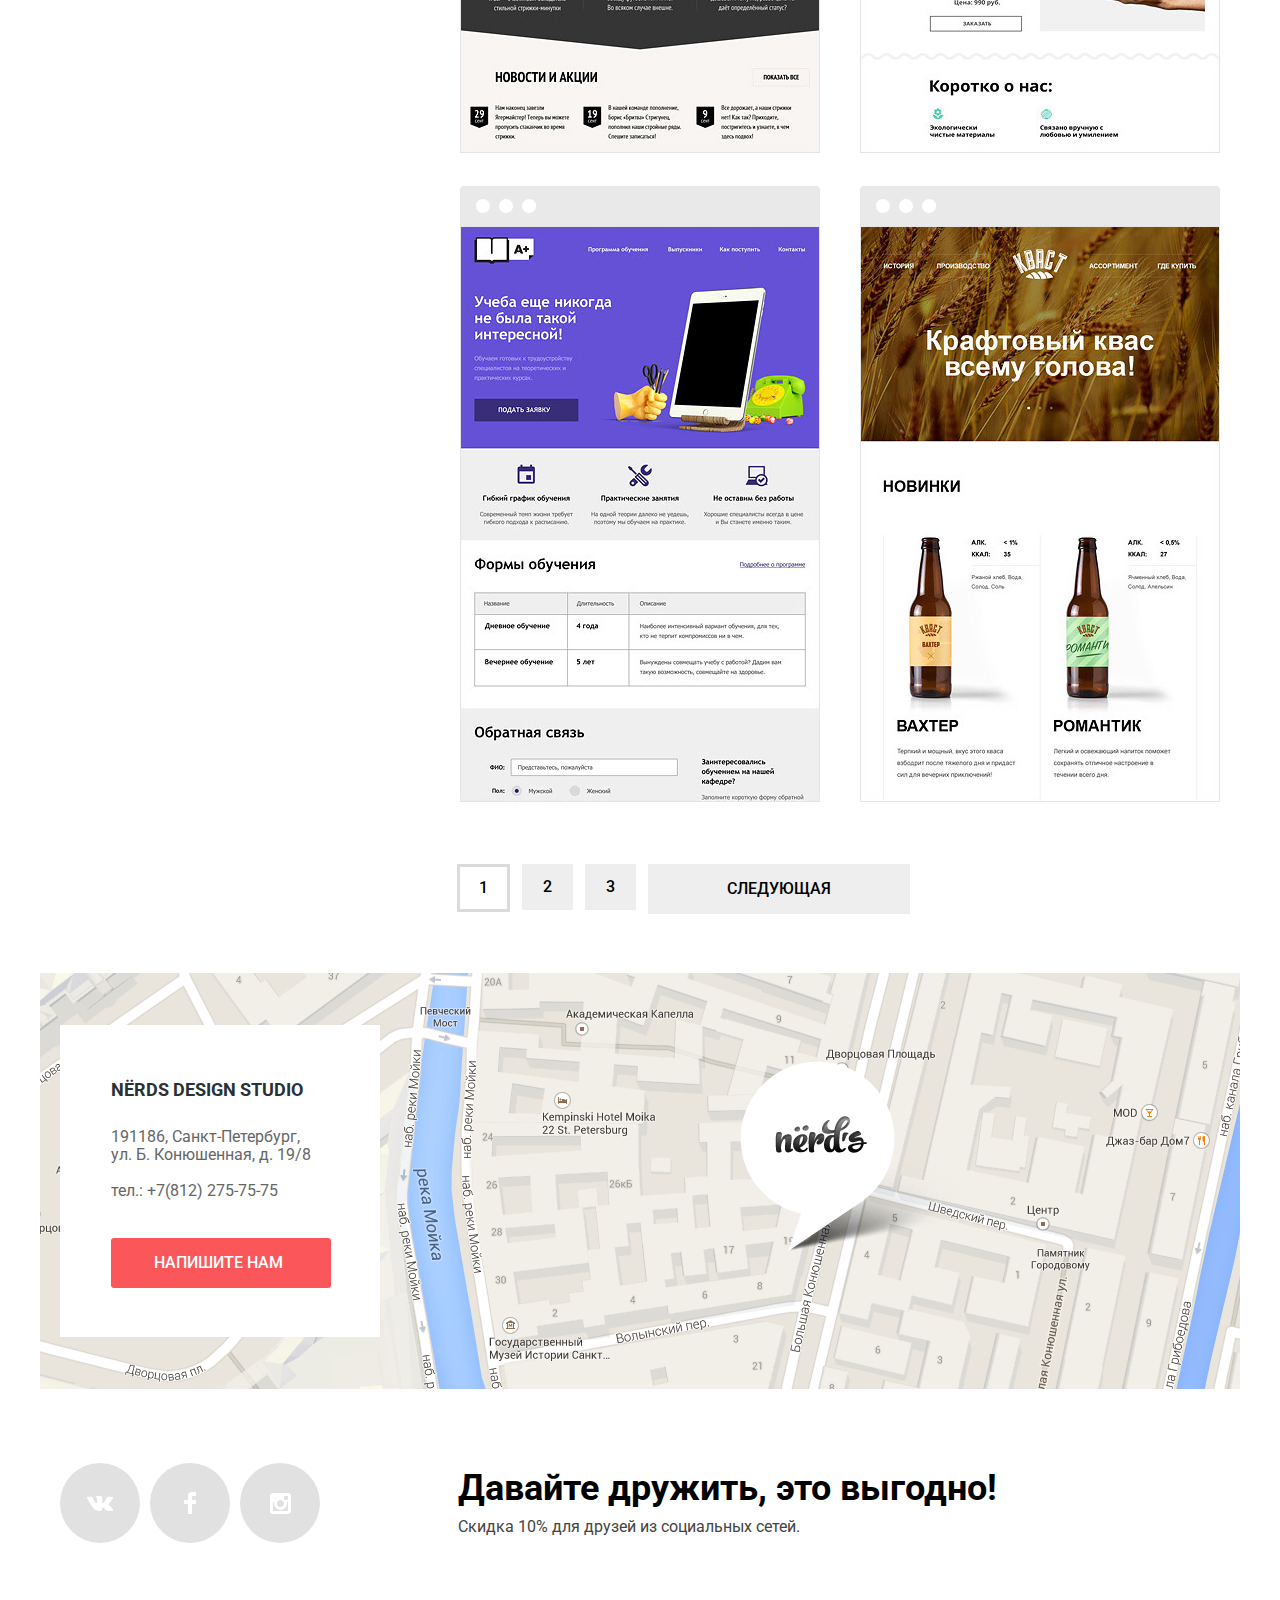
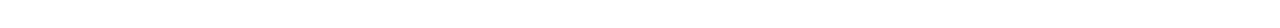
==== commit 043de8ce: "Final3" ====
--- a/catalog.html
+++ b/catalog.html
@@ -265,9 +265,6 @@
     </main>
     <footer class="main-footer">
       <div class="map-wrapper">
-        <iframe class="main-footer__map" src="https://yandex.ru/map-widget/v1/-/CBuuR-sj1C" width="1440" height="416"></iframe>
-      </div>
-      <div class="container">
         <section class="main-footer__address">
           <h3 class="visually-hidden">Контактная информация</h3>
           <span class="main-footer__address-title">Nёrds design studio</span>
@@ -278,41 +275,43 @@
           </p>
           <a class="main-footer__address-btn btn" href="writeus.html" tabindex="0">Напишите нам</a>
         </section>
+        <iframe class="main-footer__map" src="https://yandex.ru/map-widget/v1/-/CBuuR-sj1C" width="1200" height="416"></iframe>
+        <div class="pin-wrapeer"></div>
+      </div>
+      <div class="container">
         <div class="main-footer__wrapper">
           <ul class="main-footer__social-list">
             <li class="social-list-item">
               <a class="social-button vk" href="https://www.vk.com">
                 <span class="visually-hidden">Мы в Вконтакте</span>
-                <svg version="1.1" xmlns="http://www.w3.org/2000/svg" xmlns:xlink="http://www.w3.org/1999/xlink" x="0px" y="0px" width="26px" height="15px" viewbox="0 0 26 15" enable-background="new 0 0 26 15" xml:space="preserve">
+                <svg version="1.1" id="Layer_1" xmlns="http://www.w3.org/2000/svg" xmlns:xlink="http://www.w3.org/1999/xlink" x="0px" y="0px" width="26px" height="15px" viewbox="0 0 26 15">
                   <path
                     fill="#FFFFFF"
                     d="M16.138,11.51c0.956-0.309,2.18,2.04,3.483,2.939c0.978,0.681,1.727,0.534,1.727,0.534l3.473-0.05
-                	c0,0,1.815-0.112,0.957-1.554c-0.071-0.12-0.503-1.069-2.585-3.022c-2.177-2.043-1.882-1.712,0.739-5.244
-                	c1.597-2.153,2.236-3.468,2.036-4.028c-0.192-0.539-1.365-0.399-1.365-0.399L20.69,0.713c-0.381,0.001-0.704,0.119-0.851,0.515
-                	c-0.003,0.004-0.621,1.666-1.445,3.079c-1.741,2.989-2.436,3.148-2.724,2.961c-0.661-0.433-0.494-1.737-0.494-2.664
-                	c0-2.897,0.432-4.105-0.846-4.417c-0.427-0.104-0.739-0.172-1.828-0.182c-1.392-0.021-2.574,0-3.244,0.329
-                	c-0.445,0.223-0.786,0.712-0.579,0.74c0.26,0.035,0.843,0.16,1.155,0.586c0.401,0.552,0.389,1.789,0.389,1.789
-                	s0.229,3.411-0.54,3.834c-0.528,0.29-1.25-0.302-2.803-3.016C6.087,2.879,5.488,1.345,5.488,1.345S5.372,1.06,5.162,0.904
-                	C4.912,0.719,4.562,0.66,4.562,0.66L0.848,0.684c0,0-0.558,0.016-0.763,0.262C-0.097,1.164,0.07,1.614,0.07,1.614
-                	s2.909,6.881,6.203,10.347c3.02,3.182,6.452,2.971,6.452,2.971h1.555c0,0,0.469-0.054,0.709-0.312
-                	c0.224-0.24,0.214-0.691,0.214-0.691S15.172,11.82,16.138,11.51z"/>
+                  c0,0,1.815-0.112,0.957-1.554c-0.071-0.12-0.503-1.069-2.585-3.022c-2.177-2.043-1.882-1.712,0.739-5.244
+                  c1.597-2.153,2.236-3.468,2.036-4.028c-0.192-0.539-1.365-0.399-1.365-0.399L20.69,0.713c-0.381,0.001-0.704,0.119-0.851,0.515
+                  c-0.003,0.004-0.621,1.666-1.445,3.079c-1.741,2.989-2.436,3.148-2.724,2.961c-0.661-0.433-0.494-1.737-0.494-2.664
+                  c0-2.897,0.432-4.105-0.846-4.417c-0.427-0.104-0.739-0.172-1.828-0.182c-1.392-0.021-2.574,0-3.244,0.329
+                  c-0.445,0.223-0.786,0.712-0.579,0.74c0.26,0.035,0.843,0.16,1.155,0.586c0.401,0.552,0.389,1.789,0.389,1.789
+                  s0.229,3.411-0.54,3.834c-0.528,0.29-1.25-0.302-2.803-3.016C6.087,2.879,5.488,1.345,5.488,1.345S5.372,1.06,5.162,0.904
+                  C4.912,0.719,4.562,0.66,4.562,0.66L0.848,0.684c0,0-0.558,0.016-0.763,0.262C-0.097,1.164,0.07,1.614,0.07,1.614
+                  s2.909,6.881,6.203,10.347c3.02,3.182,6.452,2.971,6.452,2.971h1.555c0,0,0.469-0.054,0.709-0.312
+                  c0.224-0.24,0.214-0.691,0.214-0.691S15.172,11.82,16.138,11.51z"/>
                 </svg>
               </a>
             </li>
             <li class="social-list-item">
               <a class="social-button fb" href="https://www.facebook.com">
                 <span class="visually-hidden">Мы в Фейсбуке</span>
-                <svg version="1.1" id="Layer_2" xmlns="http://www.w3.org/2000/svg" xmlns:xlink="http://www.w3.org/1999/xlink" x="0px" y="0px" width="12px" height="22px" viewbox="0 0 12 22" enable-background="new 0 0 12 22" xml:space="preserve">
-                  <path fill="#FFFFFF" d="M12,4V0H8C5.791,0,4,1.791,4,4v4H0v4h4v10h4V12h4V8H8V4H12z"/>
-                </svg>
+                <svg xmlns="http://www.w3.org/2000/svg" width="12" height="22" viewbox="0 0 12 22"><path fill="#FFF" d="M12 4V0H8a4 4 0 0 0-4 4v4H0v4h4v10h4V12h4V8H8V4h4z"/></svg>
               </a>
             </li>
             <li class="social-list-item">
               <a class="social-button inst" href="https://www.instagram.com">
                 <span class="visually-hidden">Мы в Инстаграме</span>
-                <svg enable-background="new 0 0 21 21" height="21" viewbox="0 0 21 21" width="21" xmlns="http://www.w3.org/2000/svg"><path
-                  d="m18 0h-15c-1.65 0-3 1.35-3 3v15c0 1.65 1.35 3 3 3h15c1.65 0 3-1.35 3-3v-15c0-1.65-1.35-3-3-3zm-7.5 7c1.93 0 3.5 1.57 3.5 3.5s-1.57 3.5-3.5 3.5-3.5-1.57-3.5-3.5 1.57-3.5 3.5-3.5zm7.5 11h-15v-9h1.181c-.114.482-.181.983-.181 1.5 0 3.59 2.91 6.5 6.5 6.5s6.5-2.91 6.5-6.5c0-.517-.066-1.018-.181-1.5h1.181zm0-11h-4v-4h4z"
-                  fill="#fff"/></svg>
+                <svg xmlns="http://www.w3.org/2000/svg" width="21" height="21" viewbox="0 0 21 21"><path
+                  fill="#FFF"
+                  d="M18 0H3C1.35 0 0 1.35 0 3v15c0 1.65 1.35 3 3 3h15c1.65 0 3-1.35 3-3V3c0-1.65-1.35-3-3-3zm-7.5 7c1.93 0 3.5 1.57 3.5 3.5S12.43 14 10.5 14 7 12.43 7 10.5 8.57 7 10.5 7zM18 18H3V9h1.181A6.504 6.504 0 0 0 4 10.5a6.5 6.5 0 1 0 13 0 6.45 6.45 0 0 0-.181-1.5H18v9zm0-11h-4V3h4v4z"/></svg>
               </a>
             </li>
           </ul>
--- a/css/style-min.css
+++ b/css/style-min.css
@@ -1 +1 @@
-body{min-width:1200px;margin:0;padding:0;font-family:"Roboto",Tahoma,sans-serif;font-size:16px;line-height:24px;font-weight:400;color:#283136;background-color:#ffffff;-webkit-box-sizing:border-box;box-sizing:border-box}*,*::before,*::after{-webkit-box-sizing:inherit;box-sizing:inherit}a{text-decoration:none}img{max-width:100%;height:auto}.visually-hidden:not(:focus):not(:active),input[type="checkbox"].visually-hidden,input[type="radio"].visually-hidden{position:absolute;width:1px;height:1px;margin:-1px;border:0;padding:0;white-space:nowrap;-webkit-clip-path:inset(100%);clip-path:inset(100%);clip:rect(0 0 0 0);overflow:hidden}.container{width:1200px;margin:0 auto;padding:0 20px}.background-grey{width:100%;background-color:#eeeeee}.main-header{margin-bottom:92px;background-color:#eeeeee}.main-header__main-navigation{display:-webkit-box;display:-ms-flexbox;display:flex;-webkit-box-pack:justify;-ms-flex-pack:justify;justify-content:space-between;padding:0;padding-top:50px;background-color:transparent}.main-header__logo{width:160px;height:65px}.main-header__logo:hover{opacity:0.8}.main-header__logo:active{opacity:0.3}.main-header__site-navigation{display:-webkit-box;display:-ms-flexbox;display:flex;-ms-flex-wrap:wrap;flex-wrap:wrap;-webkit-box-align:center;-ms-flex-align:center;align-items:center;margin:0;padding:0;padding-top:12px;margin-right:31px;width:450px;line-height:30px;font-weight:500;color:#000000;text-transform:uppercase}.main-header__site-navigation li{margin-right:45px}.main-header__site-navigation li:nth-child(4n),.main-header__site-navigation li:last-child{margin-right:0}.site-navigation__a{position:relative;padding-bottom:15px}.actual::after{content:"";position:absolute;top:27px;left:0;width:100%;height:2px;background-color:#fb565a}.main-header__user-navigation{display:-webkit-box;display:-ms-flexbox;display:flex;-webkit-box-pack:end;-ms-flex-pack:end;justify-content:flex-end;max-width:160px;margin:0;padding:0;padding-top:25px}.user-navigation__a{position:relative;padding-left:50px}.user-navigation__a::before{content:"";position:absolute;top:3px;left:10px;min-width:15px;min-height:15px;background-image:url("../img/cart-icon.svg");background-repeat:no-repeat}.main-header__site-navigation,.main-header__user-navigation{list-style:none}.user-navigation__a{line-height:30px;color:#000000;text-transform:uppercase}.main-header__site-navigation a,.main-header__user-navigation a{color:#000000}.main-header__site-navigation a:hover,.main-header__site-navigation a:focus,.main-header__user-navigation a:hover,.main-header__user-navigation a:focus{color:#fb565a}.main-header__site-navigation a:active,.main-header__user-navigation a:active{color:#bebebe}.slider{position:relative}.slider-controls{position:absolute;left:50%;bottom:85px;z-index:100;min-width:88px;height:18px;font-size:0;-webkit-transform:translateX(-50%);-ms-transform:translateX(-50%);transform:translateX(-50%)}.slider-controls label{position:relative;display:inline-block;width:18px;height:18px;margin-right:18px;padding:8px;vertical-align:top;border-radius:50%;cursor:pointer}.slider-controls label:last-child{margin-right:0}.slider-controls label::after{content:"";position:absolute;top:0;left:0;z-index:1;width:18px;height:18px;background:#ffffff;border-radius:50%}.slider-controls .active::before{content:"";position:absolute;left:50%;top:50%;z-index:2;width:8px;height:8px;margin:-4px;background-color:inherit;border:2px solid #c1c1c1;border-radius:50%}.slider-list{margin:0;padding:0;list-style:none}.slider-list__item{display:none;padding:80px 0 80px 0}.slider-list__item:nth-child(1){display:block}.slider-list__item:nth-child(1){background-image:url("../img/slide1.png");background-repeat:no-repeat;background-position:99% 0}.slider-list__item:nth-child(2){background-image:url("../img/slide2.png");background-repeat:no-repeat;background-position:100% 0}.slider-list__item:nth-child(3){background-image:url("../img/slide3.png");background-repeat:no-repeat;background-position:100% 20px}.slider-list__item h3{max-width:600px;margin:0;margin-bottom:24px;font-size:55px;line-height:55px;font-weight:500}.slider-list__item p{margin:0;margin-bottom:52px}.btn{padding:16px 55px;line-height:18px;font-weight:500;color:#ffffff;text-transform:uppercase;background-color:#fb565a;border-radius:3px;cursor:pointer}.btn:hover{background-color:#e74246}.btn:active{background-color:#d7373b;-webkit-box-shadow:0 3px rgba(0,0,0,0.1) inset;box-shadow:0 3px rgba(0,0,0,0.1) inset;color:#e37376}.slider-list__item-btn{min-width:240px}.offers__list-btn{display:block;padding:16px 40px;max-width:160px}.offers__list-item:nth-child(2) a{background-color:#00ca74}.offers__list-item:nth-child(2) a:hover{background-color:#00bc6c}.offers__list-item:nth-child(2) a:active{background-color:#00aa62;color:#37bc83}.offers__list-item:nth-child(3) a{background-color:#efc84a}.offers__list-item:nth-child(3) a:hover{background-color:#eab534}.offers__list-item:nth-child(3) a:active{background-color:#e5a722;color:#ebba52}.filters__btn{width:260px;color:#000000;background-color:#eeeeee;border:none}.filters__btn:hover{color:#000000;background-color:#dfdfdf}.filters__btn:active{background-color:#d5d5d5;color:rgba(0,0,0,0.3);-webkit-box-shadow:inset 3px 3px 0 0 rgba(0,1,1,0.1);box-shadow:inset 3px 3px 0 0 rgba(0,1,1,0.1)}.offers{min-height:430px;border-bottom:2px solid #eeeeee}.offers__list{display:-webkit-box;display:-ms-flexbox;display:flex;-webkit-box-pack:justify;-ms-flex-pack:justify;justify-content:space-between;margin:0;padding:0;width:1100px;min-height:350px;list-style:none}.offers__list-item{width:300px}.offers__list-item img{margin-bottom:19px}.offers__list h3{margin:0 auto;font-size:24px;line-height:30px;font-weight:700;color:#000000}.offers__list-text{width:255px;max-height:50px;margin-bottom:32px;overflow:auto}.about-us{display:-webkit-box;display:-ms-flexbox;display:flex;-webkit-box-pack:justify;-ms-flex-pack:justify;justify-content:space-between;min-height:525px;padding-bottom:59px;border-bottom:2px solid #eeeeee}.about-us__delimiter-1{width:660px}.about-us__delimiter-2{width:360px}.about-us__title{display:inline-block;margin-top:74px;margin-bottom:17px;vertical-align:top;font-size:45px;line-height:45px;font-weight:500;color:#000000}.about-us__delimiter-1 .about-us__p{margin-bottom:39px}.about-us__list-item::before{content:"";position:absolute;top:10px;left:-36px;width:25px;height:2px;background-color:#fb565a}.about-us__list-item{position:relative;margin-top:30px}.about-us__title-ul{text-transform:uppercase}.about-us__list{margin:0;padding:0;padding-left:36px;list-style:none}.about-us__list-item-text{margin:0;margin-top:-6px}.about-us__img{margin-bottom:29px;margin-top:39px}.about-us__text{display:inline-block;margin:0;margin-bottom:31px;padding-left:16px;vertical-align:top;font-weight:700;color:#000000;text-transform:uppercase}.indicators{width:360px}.indicators__data{padding-right:20px;padding-bottom:16px;width:120px;line-height:18px}.indicators__numeric{font-size:45px;line-height:45px;font-weight:700;color:#000000}.indicators__percent{font-size:25px;line-height:45px;vertical-align:30%}.clientage{min-height:182px;margin-bottom:80px;border-bottom:2px solid #eeeeee}.clientage__list{display:-webkit-box;display:-ms-flexbox;display:flex;-ms-flex-wrap:wrap;flex-wrap:wrap;margin:0 auto;padding:0;padding-top:60px;list-style:none}.clientage__list-item{position:relative;width:260px;min-height:95px;margin-right:40px;margin-bottom:23px;text-align:center}.clientage__list-item::after{content:"";position:absolute;top:10px;right:-19px;width:2px;height:52px;background-color:#eeeeee}.clientage__list-item:nth-child(4n){margin-right:0}.clientage__list-item:nth-child(4n)::after,.clientage__list-item:last-child::after{display:none}.clientage__list-item-logo1,.clientage__list-item-logo2,.clientage__list-item-logo3,.clientage__list-item-logo4{opacity:0.2}.clientage__list-item-logo1:hover,.clientage__list-item-logo2:hover,.clientage__list-item-logo3:hover,.clientage__list-item-logo4:hover{opacity:1}.clientage__list-item-logo1:focus,.clientage__list-item-logo2:focus,.clientage__list-item-logo3:focus,.clientage__list-item-logo4:focus{opacity:1}.clientage__list-item-logo1:active,.clientage__list-item-logo2:active,.clientage__list-item-logo3:active,.clientage__list-item-logo4:active{opacity:0.1}.main-footer{position:relative}.map-wrapper{width:100%;min-height:416px;margin-bottom:60px;background-image:url("../img/pin-and-map.png");background-repeat:no-repeat}.main-footer__map{border:0}.main-footer__address{position:absolute;top:53px;left:-15px;display:-webkit-box;display:-ms-flexbox;display:flex;-webkit-box-orient:vertical;-webkit-box-direction:normal;-ms-flex-direction:column;flex-direction:column;width:320px;min-height:310px;padding:49px 51px;margin-left:120px;background-color:#ffffff}.main-footer__address-title{display:inline-block;margin-bottom:23px;vertical-align:top;font-size:18px;line-height:30px;font-weight:700;text-transform:uppercase}.main-footer__address-text{display:-webkit-box;display:-ms-flexbox;display:flex;-webkit-box-orient:vertical;-webkit-box-direction:normal;-ms-flex-direction:column;flex-direction:column;margin:0;padding:0;max-width:220px;max-height:115px;line-height:18px;color:#666666;overflow:auto}.main-footer__address-phone{display:inline-block;margin-top:18px;margin-bottom:38px;vertical-align:top}.main-footer__address-btn{padding:16px 43px;min-width:220px;text-transform:uppercase}.main-footer__social-list{display:-webkit-box;display:-ms-flexbox;display:flex;-ms-flex-wrap:wrap;flex-wrap:wrap;-webkit-box-pack:justify;-ms-flex-pack:justify;justify-content:space-between;width:260px;padding:0;margin:0;margin-right:138px;min-height:80px;list-style:none}.social-list-item{margin-bottom:10px}.social-button{display:-webkit-box;display:-ms-flexbox;display:flex;-ms-flex-wrap:wrap;flex-wrap:wrap;-webkit-box-pack:center;-ms-flex-pack:center;justify-content:center;-webkit-box-align:center;-ms-flex-align:center;align-items:center;width:80px;height:80px;border-radius:50%;background-color:#e1e1e1 }.social-button:last-child{margin-right:0}.social-button svg{text-align:center}.social-button:hover,.socail-button:focus{background-color:#e74246}.social-button:active{background-color:#d7373b}.social-button:active path{fill:#e37376}.main-footer__wrapper{display:-webkit-box;display:-ms-flexbox;display:flex;margin-bottom:75px}.main-footer__text{display:-webkit-box;display:-ms-flexbox;display:flex;-webkit-box-orient:vertical;-webkit-box-direction:normal;-ms-flex-direction:column;flex-direction:column;padding-top:7px}.main-footer__tagline{margin-bottom:10px;font-size:36px;line-height:36px;font-weight:700;color:#000000}.main-footer__sale{line-height:22px;color:#444444}@-webkit-keyframes bounce{0{-webkit-transform:rotateY(45deg);transform:rotateY(45deg)}100%{-webkit-transform:translateY(0);transform:translateY(0)}}@keyframes bounce{0{-webkit-transform:rotateY(45deg);transform:rotateY(45deg)}100%{-webkit-transform:translateY(0);transform:translateY(0)}}@-webkit-keyframes shake{0,100%{-webkit-transform:translateX(0);transform:translateX(0)}10%,30%,50%,70%,90%{-webkit-transform:translateX(-10px);transform:translateX(-10px)}20%,40%,60%,80%{-webkit-transform:translateX(10px);transform:translateX(10px)}}@keyframes shake{0,100%{-webkit-transform:translateX(0);transform:translateX(0)}10%,30%,50%,70%,90%{-webkit-transform:translateX(-10px);transform:translateX(-10px)}20%,40%,60%,80%{-webkit-transform:translateX(10px);transform:translateX(10px)}}.modal{display:-webkit-box;display:-ms-flexbox;display:flex;-ms-flex-wrap:wrap;flex-wrap:wrap;width:960px;min-height:590px;padding:75px 100px;margin-left:-480px;background-color:#ffffff;-webkit-box-shadow:20px 20px 40px 0 rgba(0,1,1,0.5);box-shadow:20px 20px 40px 0 rgba(0,1,1,0.5)}.modal-feedback{position:fixed;top:125px;left:50%;display:none}.modal-show{display:block;-webkit-animation:bounce 0.5s;animation:bounce 0.5s}.modal-error{-webkit-animation:shake 0.5s;animation:shake 0.5s}.modal__form{display:-webkit-box;display:-ms-flexbox;display:flex;-ms-flex-wrap:wrap;flex-wrap:wrap;-webkit-box-pack:justify;-ms-flex-pack:justify;justify-content:space-between}.modal__title{display:block;width:100%;margin:0;margin-bottom:50px;font-size:45px;line-height:45px;font-weight:500;color:#000000}.modal__form p{width:360px;margin:0;margin-bottom:35px;line-height:18px;font-weight:700;color:#000000}.modal__form p:nth-child(3){width:100%}.modal__label{display:inline-block;margin-bottom:10px;vertical-align:top}.modal input{width:360px;min-height:50px;padding:17px 16px}.modal textarea{width:760px;min-height:120px;padding:15px}.modal input,.modal textarea{border:2px solid #d7dcde}.modal input:hover,.modal textarea:hover{border:2px solid #b4b9bb}.modal input:focus,.modal textarea:focus{border:2px solid #000000}.modal input,.modal textarea{outline:0}.modal__input:invalid{border:2px solid #e74246}.modal__btn{width:260px;min-height:50px;border:0}.modal__close{position:absolute;top:78px;right:90px;width:21px;height:21px;font-size:0;background-color:transparent;border:0;cursor:pointer}.modal__close::before,.modal__close::after{content:"";position:absolute;top:9px;right:0;width:19px;height:3px;background-color:#fecccd}.modal__close::before{-webkit-transform:rotate(45deg);-ms-transform:rotate(45deg);transform:rotate(45deg)}.modal__close::after{-webkit-transform:rotate(-45deg);-ms-transform:rotate(-45deg);transform:rotate(-45deg)}.modal__close:hover::before,.modal__close:hover::after{background-color:#fb565a}.modal__close:active::before,.modal__close:active::after{background-color:#ffeeee}.inner-page .main-header{margin-bottom:49px}.inner-page .main-header__main-navigation{padding-top:50px;margin-bottom:72px}.inner-page__main-header__h1{display:block;width:750px;margin:0;margin-left:218px;padding-bottom:108px;font-size:55px;line-height:55px;font-weight:500;color:#000000}.inner-page__main-wrapper{display:-webkit-box;display:-ms-flexbox;display:flex}.filters{width:260px;margin-right:140px}.filters__range-filter{width:260px;margin-top:48px;margin-bottom:55px}.range-controls{position:relative;min-height:80px;margin-bottom:15px;padding-top:39px;padding-left:20px;padding-right:20px;background-color:#eeeeee;border-radius:5px}.range-controls .scale{height:2px;background-color:#d7dcde}.range-controls .bar{width:70%;height:2px;background:#00ca74}.range-controls .toggle{position:absolute;top:31px;left:0;width:4px;height:4px;padding:0;background-color:#ababab ;border:8px solid #ffffff;-webkit-box-shadow:0 2px 1px 0 #cfcfcf;box-shadow:0 2px 1px 0 #cfcfcf;border-radius:50%;-webkit-box-sizing:content-box;box-sizing:content-box;cursor:pointer}.range-controls .toggle-min{top:30px;left:18px}.range-controls .toggle-max{top:30px;left:160px}.price-controls{width:260px;font-size:0}.price-controls label{display:inline-block;vertical-align:top;font-size:16px;text-transform:uppercase}.min-price__text{padding-left:2px}.min-price{margin-right:31px}.max-price__text{padding-top:5px}.price-controls input{width:80px;padding:10px 13px;margin-left:8px;font-family:"Roboto",Arial,sans-serif;font-size:16px;text-align:center;color:#283136;border:none;border-radius:5px;background-color:#eeeeee}.price-controls .max-price{text-align:right}.max-price input{margin-left:6px}.checkbox{position:relative;padding-left:38px;padding-top:2px;cursor:pointer}.net-list__item{margin:0;margin-bottom:10px}.net-list__item label{display:inline-block;vertical-align:top}.adaptive:hover,.fix:hover,.rubber:hover{color:#000000}.checkbox input[type="radio"] + .checkbox-indicator{position:absolute;top:-1px;left:2px;width:25px;height:25px;border:4px solid #b8b8b8;border-radius:50%}.checkbox input[type="checkbox"] + .checkbox-indicator{position:absolute;top:-1px;left:2px;width:22px;height:22px;background-image:url(../img/checkbox-off.svg);opacity:0.5}.checkbox input[type="radio"]:focus + .checkbox-indicator,.checkbox input[type="checkbox"]:focus + .checkbox-indicator{border-color:#4d4d4d;outline:thin dotted;outline:5px auto -webkit-focus-ring-color}.checkbox input[type="radio"]:checked + .checkbox-indicator{}.checkbox input[type="radio"]:hover + .checkbox-indicator{border-color:#4d4d4d}.checkbox input[type="radio"]:checked + .checkbox-indicator::before{content:"";position:absolute;top:4px;left:4.5px;width:9px;height:9px;background-color:#b8b8b8;border-radius:50%}.checkbox input[type="radio"]:focus + .checkbox-indicator::before{content:"";position:absolute;top:4px;left:4.5px;width:9px;height:9px;background-color:#4d4d4d;border-radius:50%}.checkbox input[type="radio"]:checked:hover + .checkbox-indicator::before{content:"";position:absolute;top:4px;left:4.5px;width:9px;height:9px;background-color:#4d4d4d;border-radius:50%}.net-list__item input[type="checkbox"]:disabled + label,.especially-list__item input[type="checkbox"]:disabled + label{opacity:0.3}.checkbox input[type="checkbox"]:checked + .checkbox-indicator{position:absolute;top:-1px;left:2px;width:27px;height:27px;background-image:url(../img/checkbox-on.svg);background-repeat:no-repeat;opacity:0.4}.checkbox input[type="checkbox"]:hover + .checkbox-indicator{opacity:1}.filters__price,.filters__net,.filters__especially{margin:0;padding:0;font-size:18px;line-height:30px;font-weight:700;color:#000000;text-transform:uppercase}.filters__price{padding-top:5px;letter-spacing:1px}.filters__net{padding-left:2px;margin-bottom:13px}.filters__especially{margin-bottom:13px}.filters__net-list,.filters__especially-list{margin:0;padding:0;list-style:none}.filters__net-list{margin-bottom:45px}.net-list__item{margin-bottom:16px}.especially-list__item{margin-bottom:16px}.filters__especially-list{margin-bottom:47px}.filters label{line-height:20px}.filters__btn{line-height:18px;font-weight:500;color:#000000;text-transform:uppercase}.sorting-wrapper{display:-webkit-box;display:-ms-flexbox;display:flex;-ms-flex-wrap:wrap;flex-wrap:wrap;-webkit-box-align:baseline;-ms-flex-align:baseline;align-items:baseline;min-width:760px;margin-bottom:51px;text-transform:uppercase}.sorting-wrapper p{margin:0}.sorting{padding-top:3px;font-size:18px;line-height:30px;font-weight:700;color:#000000}.sorting-value-wrapper{display:-webkit-box;display:-ms-flexbox;display:flex;-ms-flex-wrap:wrap;flex-wrap:wrap;-webkit-box-pack:justify;-ms-flex-pack:justify;justify-content:space-between;width:280px;margin-left:267px;margin-right:38px}.sorting-value-wrapper a:nth-child(3n){margin-right:0}.sorting-value-wrapper a:last-child{margin-right:9px}.by-price,.by-type,.by-name{opacity:0.3;font-size:14px;line-height:18px;color:#000000;cursor:pointer}.by-type,.by-name{opacity:0.25}.by-price:hover,.by-price:focus,.by-type:hover,.by-type:focus,.by-name:hover,.by-name:focus{opacity:0.6}.by-price:active,.by-type:active,.by-name:active{opacity:1}.sorting-wrapper .current{opacity:1}.descendingly,.ascendingly{display:block;width:11px;height:10px}.descendingly{margin-right:14px}.ascendingly{margin-right:5px}.descendingly svg,.ascendingly svg{opacity:0.2}.current svg{opacity:1}.descendingly svg:hover,.descendingly svg:focus,.ascendingly svg:hover,.descendingly svg:focus{opacity:0.6}.descendingly svg:active,.ascendingly svg:active{opacity:1}.products{display:-webkit-box;display:-ms-flexbox;display:flex;-webkit-box-orient:vertical;-webkit-box-direction:normal;-ms-flex-direction:column;flex-direction:column;margin-bottom:27px}.products__list{display:-webkit-box;display:-ms-flexbox;display:flex;-ms-flex-wrap:wrap;flex-wrap:wrap;margin:0;padding:0;width:760px;list-style:none}.products__list-item{position:relative;width:360px;margin-right:40px;margin-bottom:27px;padding-top:40px}.products__list-item::before{content:url(../img/browser-icon.png);position:absolute;top:0;left:0;width:360px;height:40px}.products__list-item:hover::before,.products__list-item:focus::before{content:url(../img/browser-hover.png);position:absolute;top:0;left:0;width:360px;height:40px}.products__list-item:nth-child(2n){margin-right:0}.hover__wrapper{display:none}.products__list-item:hover .hover__wrapper,.products__list-item:focus .hover__wrapper{display:block}.hover{position:absolute;top:385px;left:0;display:-webkit-box;display:-ms-flexbox;display:flex;-webkit-box-orient:vertical;-webkit-box-direction:normal;-ms-flex-direction:column;flex-direction:column;-webkit-box-pack:center;-ms-flex-pack:center;justify-content:center;-webkit-box-align:center;-ms-flex-align:center;align-items:center;width:360px;min-height:230px;height:231px;background-color:#eeeeee}.hover__title{margin:0;margin-bottom:20px;font-size:18px;line-height:30px;font-weight:700;color:#000000;text-transform:uppercase}.hover__text{margin:0 78px;margin-bottom:30px;width:200px;height:55px;line-height:18px;color:#666666;text-align:center;overflow:auto}.paggination-list{display:-webkit-box;display:-ms-flexbox;display:flex;-ms-flex-wrap:wrap;flex-wrap:wrap;margin:0;padding:0;margin-left:400px;margin-bottom:60px;font-weight:500;list-style:none}.paggination-list__item{margin-right:12px}.paggination-list__item:last-child{margin-right:0}.paggination-list__item-number{display:block;padding:14px 21px;background-color:#eeeeee;line-height:18px;color:#000000}.paggination-list__item-number:hover,.paggination-list__item-number:focus{background-color:#dfdfdf;color:#000000}.paggination-list__item-number:active{background-color:#d5d5d5;color:#b0b0b0}.paggination-list__item-nextpage{display:block;min-width:260px;padding:16px 79px;text-align:center;background-color:#eeeeee;line-height:18px;text-transform:uppercase;color:#000000}.paggination-list__item-nextpage:hover,.paggination-list__item-nextpage:focus{background-color:#dfdfdf;color:#000000}.paggination-list__item-nextpage:active{background-color:#d5d5d5;color:#b0b0b0}.paggination-list__item .current{padding:12px 19px;background-color:#ffffff;border:3px solid #dbdbdb}
+body{margin:0 auto;padding:0;font-family:"Roboto",Tahoma,sans-serif;font-size:16px;line-height:24px;font-weight:400;color:#283136;background-color:#fff;-webkit-box-sizing:border-box;box-sizing:border-box}*,*::before,*::after{-webkit-box-sizing:inherit;box-sizing:inherit}a{text-decoration:none}img{max-width:100%;height:auto}.visually-hidden:not(:focus):not(:active),input[type="checkbox"].visually-hidden,input[type="radio"].visually-hidden{position:absolute;width:1px;height:1px;margin:-1px;border:0;padding:0;white-space:nowrap;-webkit-clip-path:inset(100%);clip-path:inset(100%);clip:rect(0 0 0 0);overflow:hidden}.container{max-width:1200px;margin:0 auto;padding:0 20px}.background-grey{width:100%;background-color:#eee}.main-header{margin-bottom:92px;background-color:#eee}.main-header__main-navigation{display:-webkit-box;display:-ms-flexbox;display:flex;-webkit-box-pack:justify;-ms-flex-pack:justify;justify-content:space-between;padding:0;padding-top:50px;background-color:transparent}.main-header__logo{width:160px;height:65px}.main-header__logo:hover{opacity:.8}.main-header__logo:active{opacity:.3}.main-header__site-navigation{display:-webkit-box;display:-ms-flexbox;display:flex;-ms-flex-wrap:wrap;flex-wrap:wrap;-webkit-box-align:center;-ms-flex-align:center;align-items:center;margin:0;padding:0;padding-top:10px;margin-right:31px;width:452px;line-height:30px;font-weight:500;color:#000;text-transform:uppercase}.main-header__site-navigation li{padding-left:3px;margin-right:44px}.main-header__site-navigation li:nth-child(4n),.main-header__site-navigation li:last-child{margin-right:0}.site-navigation__a{position:relative;padding-bottom:15px}.actual::after{content:"";position:absolute;top:27px;left:0;width:100%;height:2px;background-color:#fb565a}.main-header__user-navigation{display:-webkit-box;display:-ms-flexbox;display:flex;-webkit-box-pack:end;-ms-flex-pack:end;justify-content:flex-end;max-width:160px;margin:0;padding:0;padding-top:25px}.user-navigation__a{position:relative;padding-left:50px}.user-navigation__a::before{content:"";position:absolute;top:3px;left:10px;min-width:15px;min-height:15px;background-image:url(../img/cart-icon.svg);background-repeat:no-repeat}.main-header__site-navigation,.main-header__user-navigation{list-style:none}.user-navigation__a{line-height:30px;color:#000;text-transform:uppercase}.main-header__site-navigation a,.main-header__user-navigation a{color:#000}.main-header__site-navigation a:hover,.main-header__site-navigation a:focus,.main-header__user-navigation a:hover,.main-header__user-navigation a:focus{color:#fb565a}.main-header__site-navigation a:active,.main-header__user-navigation a:active{color:#bebebe}.slider{position:relative}.slider-controls{position:absolute;left:50%;bottom:85px;z-index:100;min-width:88px;height:18px;font-size:0;-webkit-transform:translateX(-50%);-ms-transform:translateX(-50%);transform:translateX(-50%)}.slider-controls label{position:relative;display:inline-block;width:18px;height:18px;margin-right:18px;padding:8px;vertical-align:top;border-radius:50%;cursor:pointer}.slider-controls label:last-child{margin-right:0}.slider-controls label::after{content:"";position:absolute;top:0;left:0;z-index:1;width:18px;height:18px;background:#fff;border-radius:50%}.slider-controls .active::before{content:"";position:absolute;left:50%;top:50%;z-index:2;width:8px;height:8px;margin:-4px;background-color:inherit;border:2px solid #c1c1c1;border-radius:50%}.slider-list{margin:0;padding:0;list-style:none}.slider-list__item{display:none;padding:80px 0 80px 0}.slider-list__item:nth-child(1){display:block}.slider-list__item:nth-child(1){background-image:url(../img/slide1.png);background-repeat:no-repeat;background-position:99% 0}.slider-list__item:nth-child(2){background-image:url(../img/slide2.png);background-repeat:no-repeat;background-position:100% 0}.slider-list__item:nth-child(3){background-image:url(../img/slide3.png);background-repeat:no-repeat;background-position:100% 20px}.slider-list__item h3{max-width:600px;margin:0;margin-bottom:24px;font-size:55px;line-height:55px;font-weight:500}.slider-list__item p{margin:0;margin-bottom:52px}.btn{padding:16px 55px;line-height:18px;font-weight:500;color:#fff;text-transform:uppercase;background-color:#fb565a;border-radius:3px;cursor:pointer}.btn:hover{background-color:#e74246}.btn:active{background-color:#d7373b;-webkit-box-shadow:0 3px rgba(0,0,0,.1) inset;box-shadow:0 3px rgba(0,0,0,.1) inset;color:#e37376}.slider-list__item-btn{min-width:240px}.offers__list-btn{display:block;padding:16px 40px;max-width:160px}.offers__list-item:nth-child(2) a{background-color:#00ca74}.offers__list-item:nth-child(2) a:hover{background-color:#00bc6c}.offers__list-item:nth-child(2) a:active{background-color:#00aa62;color:#37bc83}.offers__list-item:nth-child(3) a{background-color:#efc84a}.offers__list-item:nth-child(3) a:hover{background-color:#eab534}.offers__list-item:nth-child(3) a:active{background-color:#e5a722;color:#ebba52}.filters__btn{width:260px;color:#000;background-color:#eee;border:none}.filters__btn:hover{color:#000;background-color:#dfdfdf}.filters__btn:active{background-color:#d5d5d5;color:rgba(0,0,0,.3);-webkit-box-shadow:inset 3px 3px 0 0 rgba(0,1,1,.1);box-shadow:inset 3px 3px 0 0 rgba(0,1,1,.1)}.offers{min-height:430px;border-bottom:2px solid #eee}.offers__list{display:-webkit-box;display:-ms-flexbox;display:flex;-webkit-box-pack:justify;-ms-flex-pack:justify;justify-content:space-between;margin:0;padding:0;width:1100px;min-height:350px;list-style:none}.offers__list-item{width:300px}.offers__list-item img{margin-bottom:19px}.offers__list h3{margin:0 auto;font-size:24px;line-height:30px;font-weight:700;color:#000}.offers__list-text{width:255px;max-height:50px;margin-bottom:32px;overflow:auto}.about-us{display:-webkit-box;display:-ms-flexbox;display:flex;-webkit-box-pack:justify;-ms-flex-pack:justify;justify-content:space-between;min-height:525px;padding-bottom:59px;border-bottom:2px solid #eee}.about-us__delimiter-1{width:660px}.about-us__delimiter-2{width:360px}.about-us__title{display:inline-block;margin-top:74px;margin-bottom:17px;vertical-align:top;font-size:45px;line-height:45px;font-weight:500;color:#000}.about-us__delimiter-1 .about-us__p{margin-bottom:39px}.about-us__list-item::before{content:"";position:absolute;top:10px;left:-36px;width:25px;height:2px;background-color:#fb565a}.about-us__list-item{position:relative;margin-top:30px}.about-us__title-ul{text-transform:uppercase}.about-us__list{margin:0;padding:0;padding-left:36px;list-style:none}.about-us__list-item-text{margin:0;margin-top:-6px}.about-us__img{margin-bottom:29px;margin-top:39px}.about-us__text{display:inline-block;margin:0;margin-bottom:31px;padding-left:16px;vertical-align:top;font-weight:700;color:#000;text-transform:uppercase}.indicators{width:360px}.indicators__data{padding-right:20px;padding-bottom:16px;width:120px;line-height:18px}.indicators__numeric{font-size:45px;line-height:45px;font-weight:700;color:#000}.indicators__percent{font-size:25px;line-height:45px;vertical-align:30%}.clientage{min-height:182px;margin-bottom:80px;border-bottom:2px solid #eee}.clientage__list{display:-webkit-box;display:-ms-flexbox;display:flex;-ms-flex-wrap:wrap;flex-wrap:wrap;margin:0 auto;padding:0;padding-top:49px;list-style:none}.clientage__list-item{position:relative;width:260px;min-height:95px;margin-right:40px;margin-bottom:23px;text-align:center}.clientage__list-item::after{content:"";position:absolute;top:10px;right:-19px;width:2px;height:52px;background-color:#eee}.clientage__list-item:nth-child(4n){margin-right:0}.clientage__list-item:nth-child(4n)::after,.clientage__list-item:last-child::after{display:none}.clientage__list-item-logo1,.clientage__list-item-logo3{padding-top:12px}.clientage__list-item-logo1,.clientage__list-item-logo2,.clientage__list-item-logo3,.clientage__list-item-logo4{opacity:.2}.clientage__list-item-logo1:hover,.clientage__list-item-logo2:hover,.clientage__list-item-logo3:hover,.clientage__list-item-logo4:hover{opacity:1}.clientage__list-item-logo1:focus,.clientage__list-item-logo2:focus,.clientage__list-item-logo3:focus,.clientage__list-item-logo4:focus{opacity:1}.clientage__list-item-logo1:active,.clientage__list-item-logo2:active,.clientage__list-item-logo3:active,.clientage__list-item-logo4:active{opacity:.1}.main-footer{position:relative}.map-wrapper{position:relative;margin:0 auto;width:1200px;min-height:416px;margin-bottom:67px;background-image:url(../img/map.png);background-repeat:no-repeat;background-position:top center;z-index:1}.pin-wrapeer{position:absolute;top:88px;left:700px;width:231px;height:190px;background-image:url(../img/pin.png);background-repeat:no-repeat;z-index:2}.main-footer__map{position:relative;margin:0 auto;width:1200px;background-size:cover;border:0;z-index:3}.main-footer__address{position:absolute;top:52px;left:20px;display:-webkit-box;display:-ms-flexbox;display:flex;-webkit-box-orient:vertical;-webkit-box-direction:normal;-ms-flex-direction:column;flex-direction:column;width:320px;min-height:310px;padding:49px 51px;background-color:#fff;z-index:5}.main-footer__address-title{display:inline-block;margin-bottom:23px;margin-top:1px;vertical-align:top;font-size:18px;line-height:30px;font-weight:700;text-transform:uppercase}.main-footer__address-text{display:-webkit-box;display:-ms-flexbox;display:flex;-webkit-box-orient:vertical;-webkit-box-direction:normal;-ms-flex-direction:column;flex-direction:column;margin:0;padding:0;max-width:220px;max-height:110px;line-height:18px;color:#666;overflow:auto}.main-footer__address-phone{display:inline-block;margin-top:18px;margin-bottom:38px;vertical-align:top}.main-footer__address-btn{padding:16px 43px;min-width:220px;text-transform:uppercase}.main-footer__social-list{display:-webkit-box;display:-ms-flexbox;display:flex;-ms-flex-wrap:wrap;flex-wrap:wrap;-webkit-box-pack:justify;-ms-flex-pack:justify;justify-content:space-between;width:260px;padding:0;margin:0;margin-right:138px;min-height:80px;list-style:none}.social-list-item{margin-bottom:10px}.social-button{display:-webkit-box;display:-ms-flexbox;display:flex;-ms-flex-wrap:wrap;flex-wrap:wrap;-webkit-box-pack:center;-ms-flex-pack:center;justify-content:center;-webkit-box-align:center;-ms-flex-align:center;align-items:center;width:80px;height:80px;border-radius:50%;background-color:#e1e1e1}.social-button:last-child{margin-right:0}.social-button svg{text-align:center}.social-button:hover,.socail-button:focus{background-color:#e74246}.social-button:active{background-color:#d7373b}.social-button:active path{fill:#e37376}.main-footer__wrapper{display:-webkit-box;display:-ms-flexbox;display:flex;margin-bottom:75px}.main-footer__text{display:-webkit-box;display:-ms-flexbox;display:flex;-webkit-box-orient:vertical;-webkit-box-direction:normal;-ms-flex-direction:column;flex-direction:column;padding-top:7px}.main-footer__tagline{margin-bottom:10px;font-size:36px;line-height:36px;font-weight:700;color:#000}.main-footer__sale{line-height:22px;color:#444}@-webkit-keyframes bounce{0%{-webkit-transform:rotateY(45deg);transform:rotateY(45deg)}100%{-webkit-transform:translateY(0);transform:translateY(0)}}@keyframes bounce{0%{-webkit-transform:rotateY(45deg);transform:rotateY(45deg)}100%{-webkit-transform:translateY(0);transform:translateY(0)}}@-webkit-keyframes shake{0%,100%{-webkit-transform:translateX(0);transform:translateX(0)}10%,30%,50%,70%,90%{-webkit-transform:translateX(-10px);transform:translateX(-10px)}20%,40%,60%,80%{-webkit-transform:translateX(10px);transform:translateX(10px)}}@keyframes shake{0%,100%{-webkit-transform:translateX(0);transform:translateX(0)}10%,30%,50%,70%,90%{-webkit-transform:translateX(-10px);transform:translateX(-10px)}20%,40%,60%,80%{-webkit-transform:translateX(10px);transform:translateX(10px)}}.modal{display:-webkit-box;display:-ms-flexbox;display:flex;-ms-flex-wrap:wrap;flex-wrap:wrap;width:960px;min-height:590px;padding:75px 100px;margin-left:-480px;background-color:#fff;-webkit-box-shadow:20px 20px 40px 0 rgba(0,1,1,.5);box-shadow:20px 20px 40px 0 rgba(0,1,1,.5);z-index:6}.modal-feedback{position:fixed;top:125px;left:50%;display:none}.modal-show{display:block;-webkit-animation:bounce 0.5s;animation:bounce 0.5s}.modal-error{-webkit-animation:shake 0.5s;animation:shake 0.5s}.modal__form{display:-webkit-box;display:-ms-flexbox;display:flex;-ms-flex-wrap:wrap;flex-wrap:wrap;-webkit-box-pack:justify;-ms-flex-pack:justify;justify-content:space-between}.modal__title{display:block;width:100%;margin:0;margin-bottom:50px;font-size:45px;line-height:45px;font-weight:500;color:#000}.modal__form p{width:360px;margin:0;margin-bottom:35px;line-height:18px;font-weight:700;color:#000}.modal__form p:nth-child(3){width:100%}.modal__label{display:inline-block;margin-bottom:10px;vertical-align:top}.modal input{width:360px;min-height:50px;padding:17px 16px}.modal textarea{width:760px;min-height:120px;padding:15px}.modal input,.modal textarea{border:2px solid #d7dcde}.modal input:hover,.modal textarea:hover{border:2px solid #b4b9bb}.modal input:focus,.modal textarea:focus{border:2px solid #000}.modal input,.modal textarea{outline:0}.modal__input:invalid{border:2px solid #e74246}.modal__btn{width:260px;min-height:50px;border:0}.modal__close{position:absolute;top:78px;right:90px;width:21px;height:21px;font-size:0;background-color:transparent;border:0;cursor:pointer}.modal__close::before,.modal__close::after{content:"";position:absolute;top:9px;right:0;width:19px;height:3px;background-color:#fecccd}.modal__close::before{-webkit-transform:rotate(45deg);-ms-transform:rotate(45deg);transform:rotate(45deg)}.modal__close::after{-webkit-transform:rotate(-45deg);-ms-transform:rotate(-45deg);transform:rotate(-45deg)}.modal__close:hover::before,.modal__close:hover::after{background-color:#fb565a}.modal__close:active::before,.modal__close:active::after{background-color:#fee}.inner-page .main-header{margin-bottom:49px}.inner-page .main-header__main-navigation{padding-top:50px;margin-bottom:72px}.inner-page__main-header__h1{display:block;width:750px;margin:0;margin-left:216px;padding-bottom:108px;font-size:55px;line-height:55px;font-weight:500;color:#000}.inner-page__main-wrapper{display:-webkit-box;display:-ms-flexbox;display:flex}.filters{width:260px;margin-right:140px}.filters__range-filter{width:260px;margin-top:48px;margin-bottom:55px}.range-controls{position:relative;min-height:80px;margin-bottom:15px;padding-top:39px;padding-left:20px;padding-right:20px;background-color:#eee;border-radius:5px}.range-controls .scale{height:2px;background-color:#d7dcde}.range-controls .bar{width:70%;height:2px;background:#00ca74}.range-controls .toggle{position:absolute;top:31px;left:0;width:4px;height:4px;padding:0;background-color:#ababab;border:8px solid #fff;-webkit-box-shadow:0 2px 1px 0 #cfcfcf;box-shadow:0 2px 1px 0 #cfcfcf;border-radius:50%;-webkit-box-sizing:content-box;box-sizing:content-box;cursor:pointer}.range-controls .toggle-min{top:30px;left:18px}.range-controls .toggle-max{top:30px;left:160px}.price-controls{width:260px;font-size:0}.price-controls label{display:inline-block;vertical-align:top;font-size:16px;text-transform:uppercase}.min-price__text{padding-left:2px}.min-price{margin-right:31px}.max-price__text{padding-top:5px}.price-controls input{width:80px;padding:10px 13px;margin-left:8px;font-family:"Roboto",Arial,sans-serif;font-size:16px;text-align:center;color:#283136;border:none;border-radius:5px;background-color:#eee}.price-controls .max-price{text-align:right}.max-price input{margin-left:6px}.checkbox{position:relative;padding-left:38px;padding-top:2px;cursor:pointer}.net-list__item{margin:0;margin-bottom:10px}.net-list__item label{display:inline-block;vertical-align:top}.adaptive:hover,.fix:hover,.rubber:hover{color:#000}.checkbox input[type="radio"] + .checkbox-indicator{position:absolute;top:-1px;left:2px;width:25px;height:25px;border:4px solid #b8b8b8;border-radius:50%}.checkbox input[type="checkbox"] + .checkbox-indicator{position:absolute;top:-1px;left:2px;width:22px;height:22px;background-image:url(../img/checkbox-off.svg);opacity:.5}.checkbox input[type="radio"]:focus + .checkbox-indicator,.checkbox input[type="checkbox"]:focus + .checkbox-indicator{border-color:#4d4d4d;outline:thin dotted;outline:5px auto -webkit-focus-ring-color}.checkbox input[type="radio"]:hover + .checkbox-indicator{border-color:#4d4d4d}.checkbox input[type="radio"]:checked + .checkbox-indicator::before{content:"";position:absolute;top:4px;left:4.5px;width:9px;height:9px;background-color:#b8b8b8;border-radius:50%}.checkbox input[type="radio"]:focus + .checkbox-indicator::before{content:"";position:absolute;top:4px;left:4.5px;width:9px;height:9px;background-color:#4d4d4d;border-radius:50%}.checkbox input[type="radio"]:checked:hover + .checkbox-indicator::before{content:"";position:absolute;top:4px;left:4.5px;width:9px;height:9px;background-color:#4d4d4d;border-radius:50%}.net-list__item input[type="checkbox"]:disabled + label,.especially-list__item input[type="checkbox"]:disabled + label{opacity:.3}.checkbox input[type="checkbox"]:checked + .checkbox-indicator{position:absolute;top:-1px;left:2px;width:27px;height:27px;background-image:url(../img/checkbox-on.svg);background-repeat:no-repeat;opacity:.4}.checkbox input[type="checkbox"]:hover + .checkbox-indicator{opacity:1}.filters__price,.filters__net,.filters__especially{margin:0;padding:0;font-size:18px;line-height:30px;font-weight:700;color:#000;text-transform:uppercase}.filters__price{padding-top:4px;letter-spacing:1px}.filters__net{margin-bottom:12px}.filters__especially{margin-bottom:12px}.filters__net-list,.filters__especially-list{margin:0;padding:0;list-style:none}.filters__net-list{margin-bottom:45px}.net-list__item{margin-bottom:16px}.especially-list__item{margin-bottom:16px}.filters__especially-list{margin-bottom:47px}.filters label{line-height:20px}.filters__btn{line-height:18px;font-weight:500;color:#000;text-transform:uppercase}.sorting-wrapper{display:-webkit-box;display:-ms-flexbox;display:flex;-ms-flex-wrap:wrap;flex-wrap:wrap;-webkit-box-align:baseline;-ms-flex-align:baseline;align-items:baseline;min-width:760px;margin-bottom:49px;text-transform:uppercase}.sorting-wrapper p{margin:0}.sorting{padding-top:3px;font-size:18px;line-height:30px;font-weight:700;color:#000}.sorting-value-wrapper{display:-webkit-box;display:-ms-flexbox;display:flex;-ms-flex-wrap:wrap;flex-wrap:wrap;-webkit-box-pack:justify;-ms-flex-pack:justify;justify-content:space-between;width:280px;margin-left:267px;margin-right:38px}.sorting-value-wrapper a:nth-child(3n){margin-right:0}.sorting-value-wrapper a:last-child{margin-right:9px}.by-price,.by-type,.by-name{opacity:.3;font-size:14px;line-height:18px;color:#000;cursor:pointer}.by-type,.by-name{opacity:.25}.by-price:hover,.by-price:focus,.by-type:hover,.by-type:focus,.by-name:hover,.by-name:focus{opacity:.6}.by-price:active,.by-type:active,.by-name:active{opacity:1}.sorting-wrapper .current{opacity:1}.descendingly,.ascendingly{display:block;width:11px;height:10px}.descendingly{margin-right:14px}.ascendingly{margin-right:5px}.descendingly svg,.ascendingly svg{opacity:.2}.current svg{opacity:1}.descendingly svg:hover,.descendingly svg:focus,.ascendingly svg:hover,.descendingly svg:focus{opacity:.6}.descendingly svg:active,.ascendingly svg:active{opacity:1}.products{display:-webkit-box;display:-ms-flexbox;display:flex;-webkit-box-orient:vertical;-webkit-box-direction:normal;-ms-flex-direction:column;flex-direction:column;margin-bottom:29px}.products__list{display:-webkit-box;display:-ms-flexbox;display:flex;-ms-flex-wrap:wrap;flex-wrap:wrap;margin:0;padding:0;width:760px;list-style:none}.products__list-item{position:relative;width:360px;margin-right:40px;margin-bottom:26px;padding-top:40px}.products__list-item::before{content:url(../img/browser-icon.png);position:absolute;top:0;left:0;width:360px;height:40px}.products__list-item:hover::before,.products__list-item:focus::before{content:url(../img/browser-hover.png);position:absolute;top:0;left:0;width:360px;height:40px}.products__list-item:nth-child(2n){margin-right:0}.hover__wrapper{display:none}.products__list-item:hover .hover__wrapper,.products__list-item:focus .hover__wrapper{display:block}.hover{position:absolute;top:385px;left:0;display:-webkit-box;display:-ms-flexbox;display:flex;-webkit-box-orient:vertical;-webkit-box-direction:normal;-ms-flex-direction:column;flex-direction:column;-webkit-box-pack:center;-ms-flex-pack:center;justify-content:center;-webkit-box-align:center;-ms-flex-align:center;align-items:center;width:360px;min-height:230px;height:231px;background-color:#eee}.hover__title{margin:0;padding:0;margin-top:-13px;margin-bottom:15px;padding-right:3px;font-size:18px;line-height:30px;font-weight:700;color:#000;text-transform:uppercase}.hover__text{padding:0;margin:0 78px;width:200px;height:55px;line-height:18px;color:#666;text-align:center;overflow:auto}.hover__btn{margin-top:10px;min-width:200px}.paggination-list{display:-webkit-box;display:-ms-flexbox;display:flex;-ms-flex-wrap:wrap;flex-wrap:wrap;margin:0;padding:0;margin-left:397px;margin-bottom:59px;font-weight:500;list-style:none}.paggination-list__item{margin-right:12px}.paggination-list__item:last-child{margin-right:0}.paggination-list__item-number{display:block;padding:14px 21px;background-color:#eee;line-height:18px;color:#000}.paggination-list__item-number:hover,.paggination-list__item-number:focus{background-color:#dfdfdf;color:#000}.paggination-list__item-number:active{background-color:#d5d5d5;color:#b0b0b0}.paggination-list__item-nextpage{display:block;min-width:260px;padding:16px 79px;text-align:center;background-color:#eee;line-height:18px;text-transform:uppercase;color:#000}.paggination-list__item-nextpage:hover,.paggination-list__item-nextpage:focus{background-color:#dfdfdf;color:#000}.paggination-list__item-nextpage:active{background-color:#d5d5d5;color:#b0b0b0}.paggination-list__item .current{padding:12px 19px;background-color:#fff;border:3px solid #dbdbdb}
